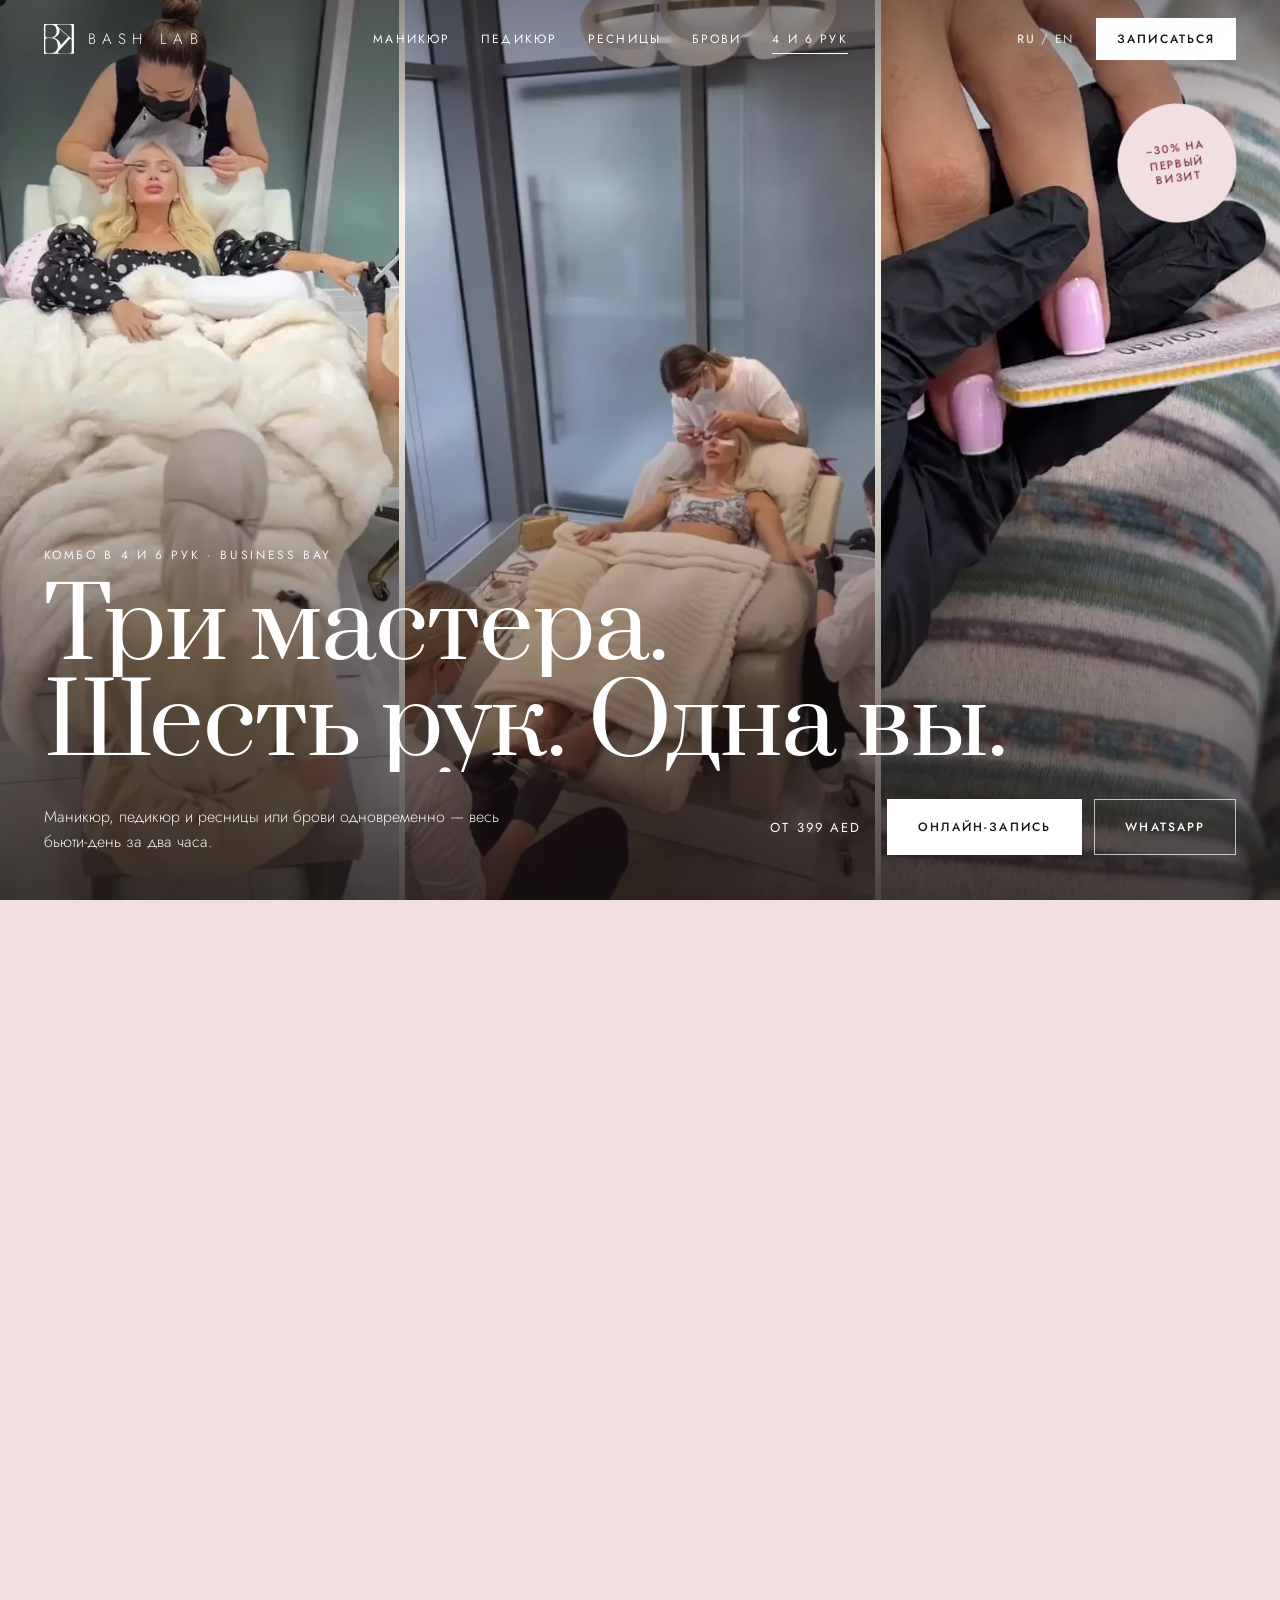
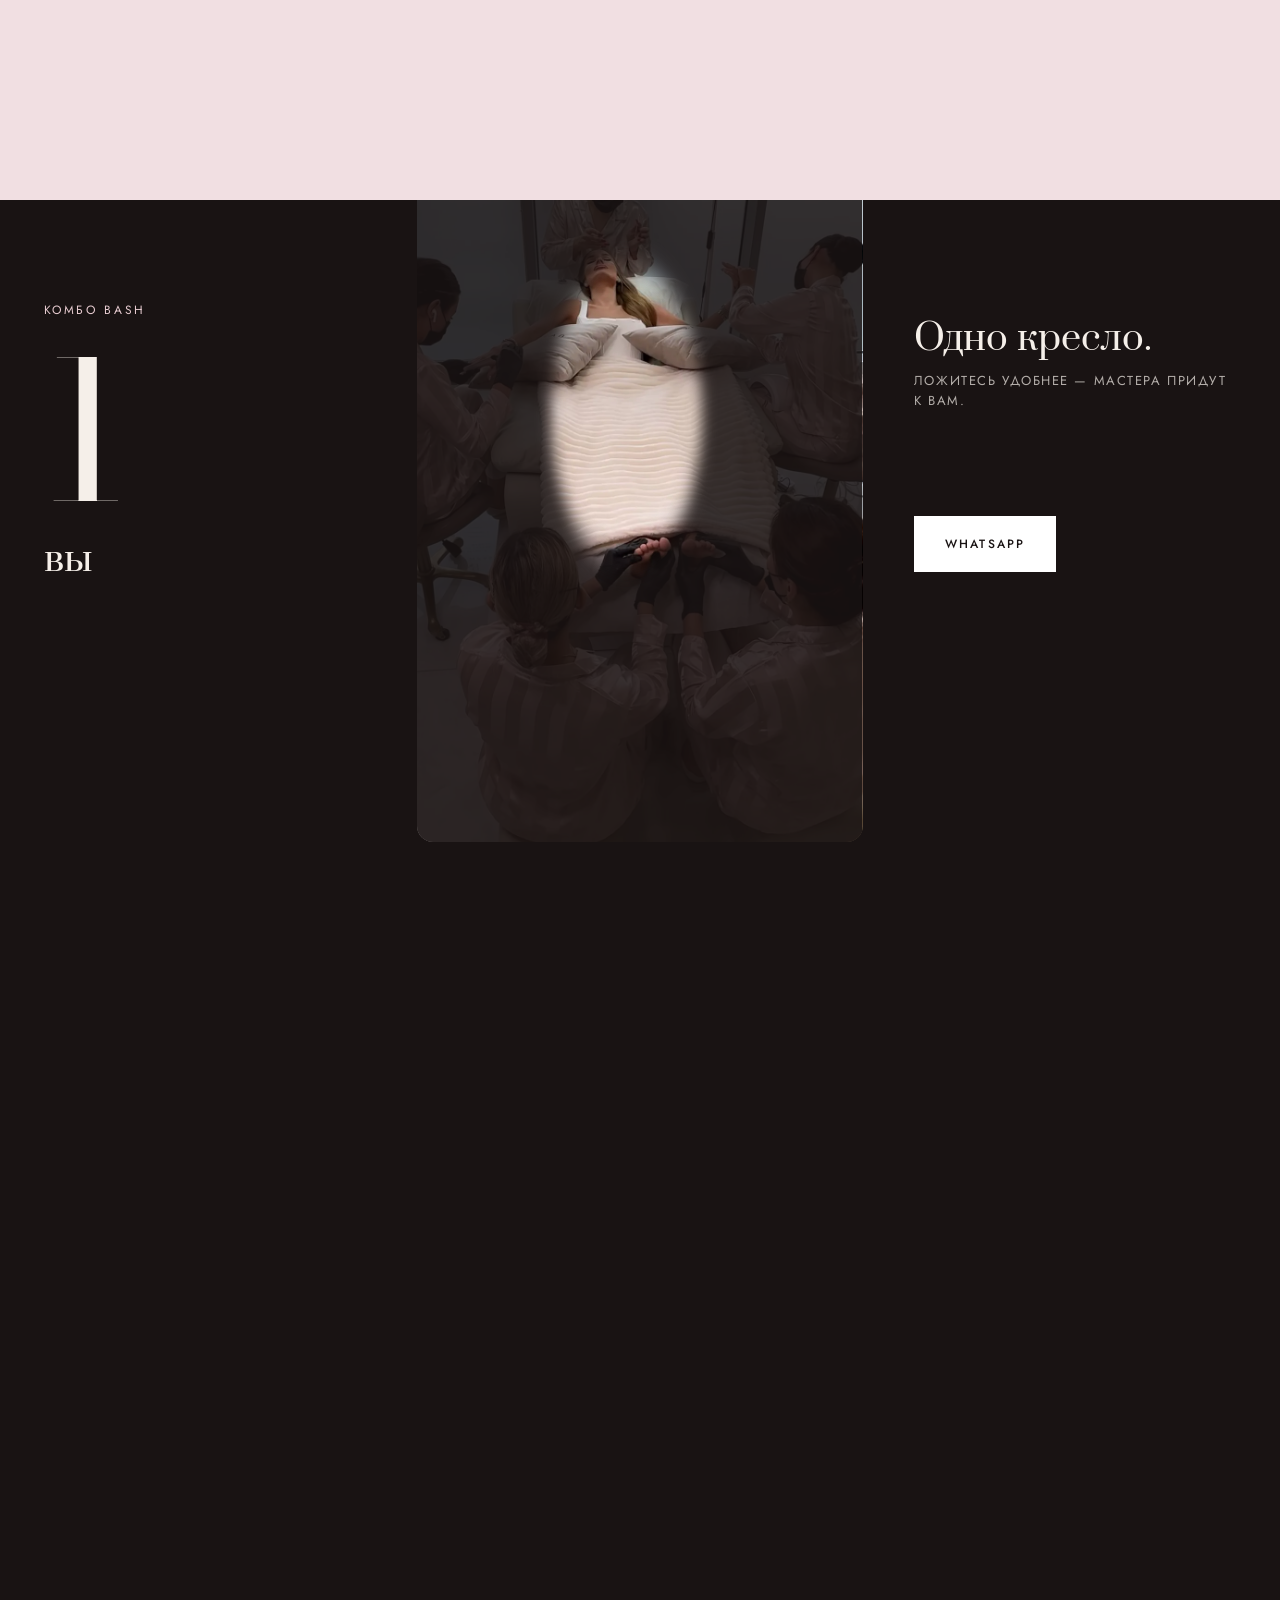
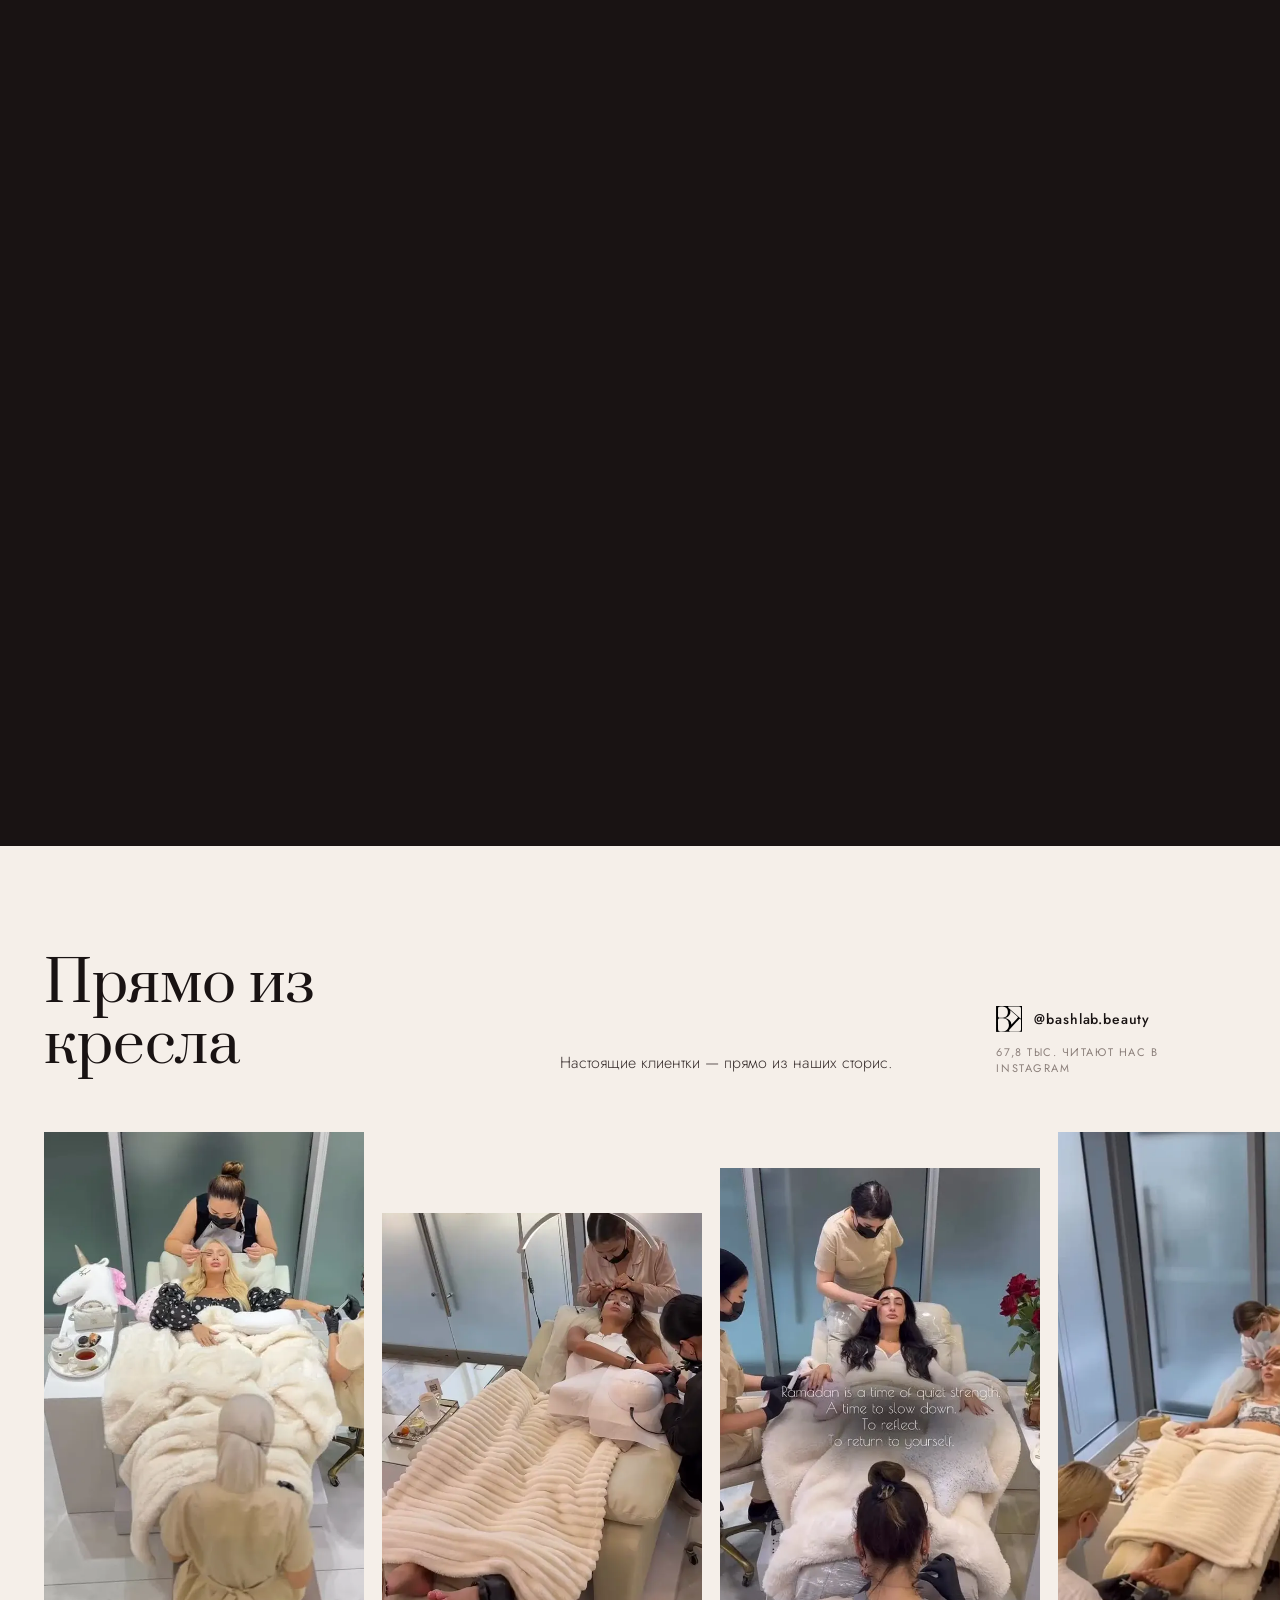
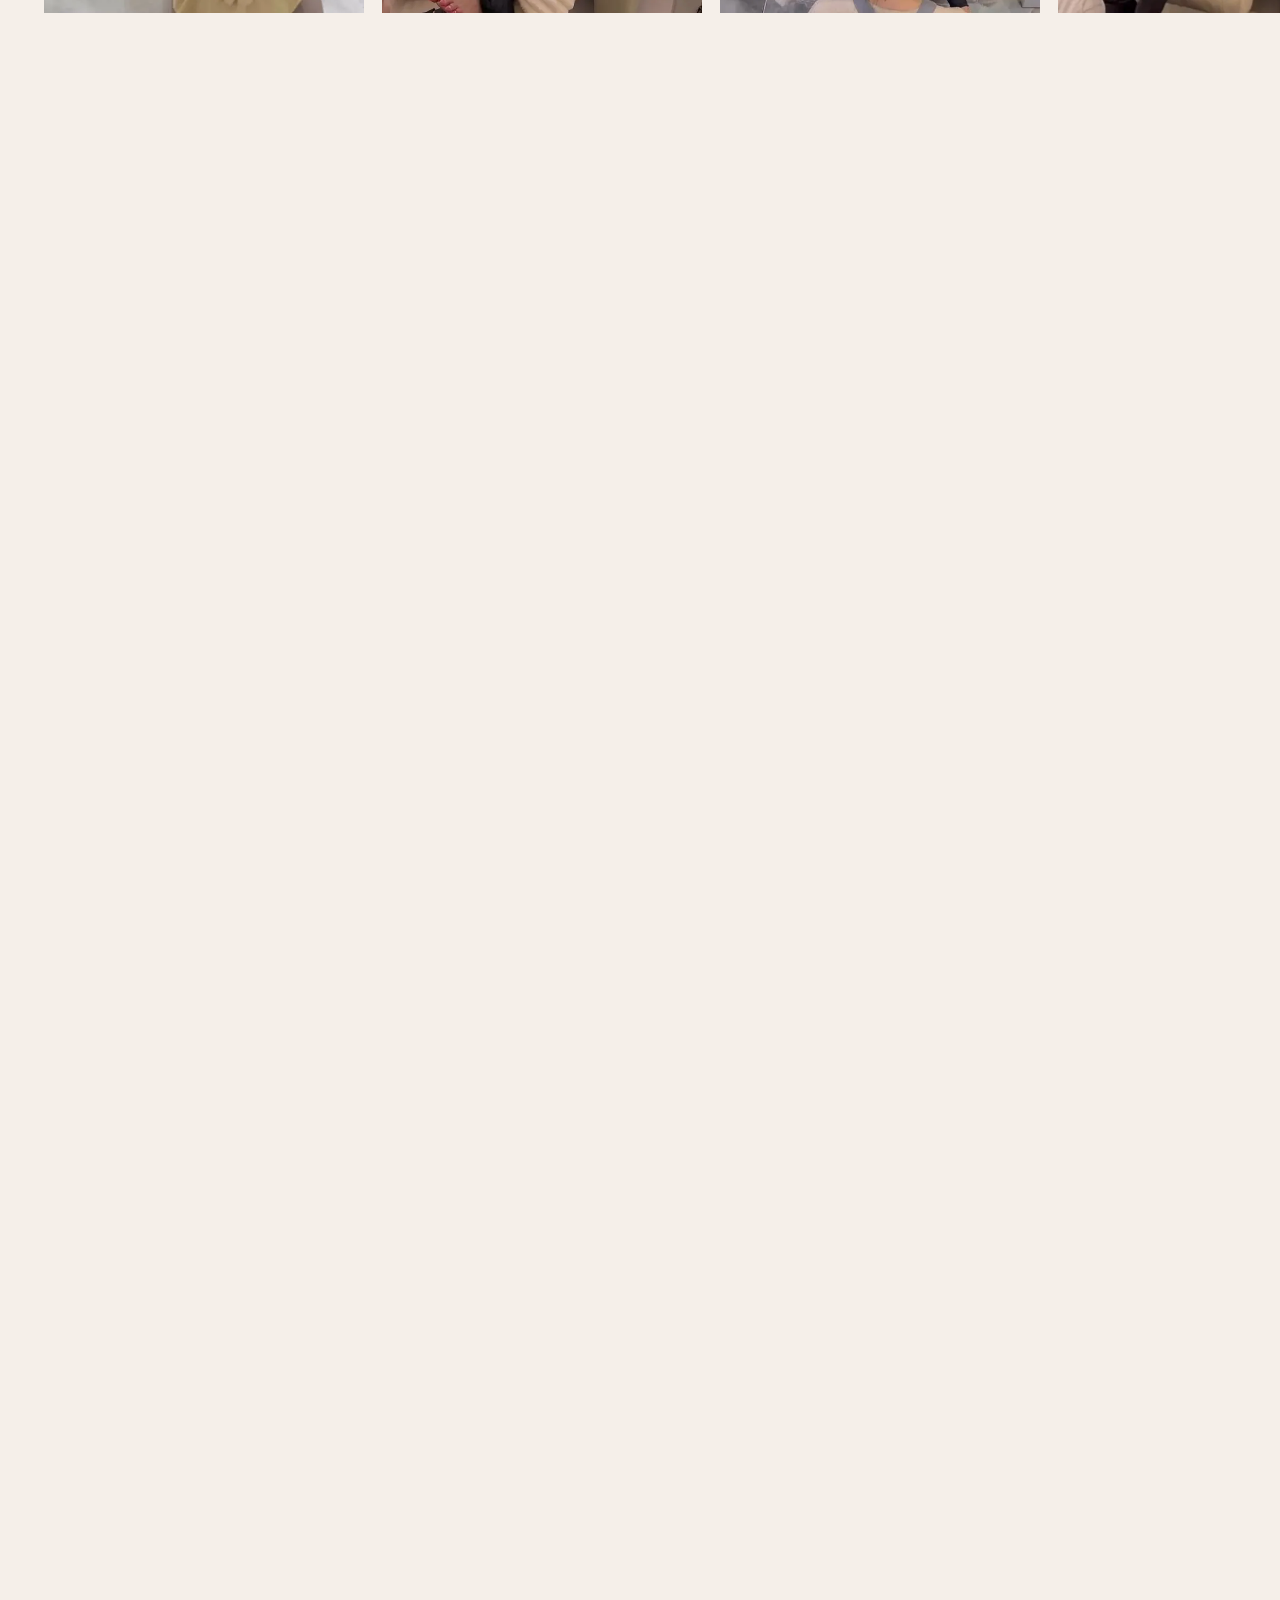
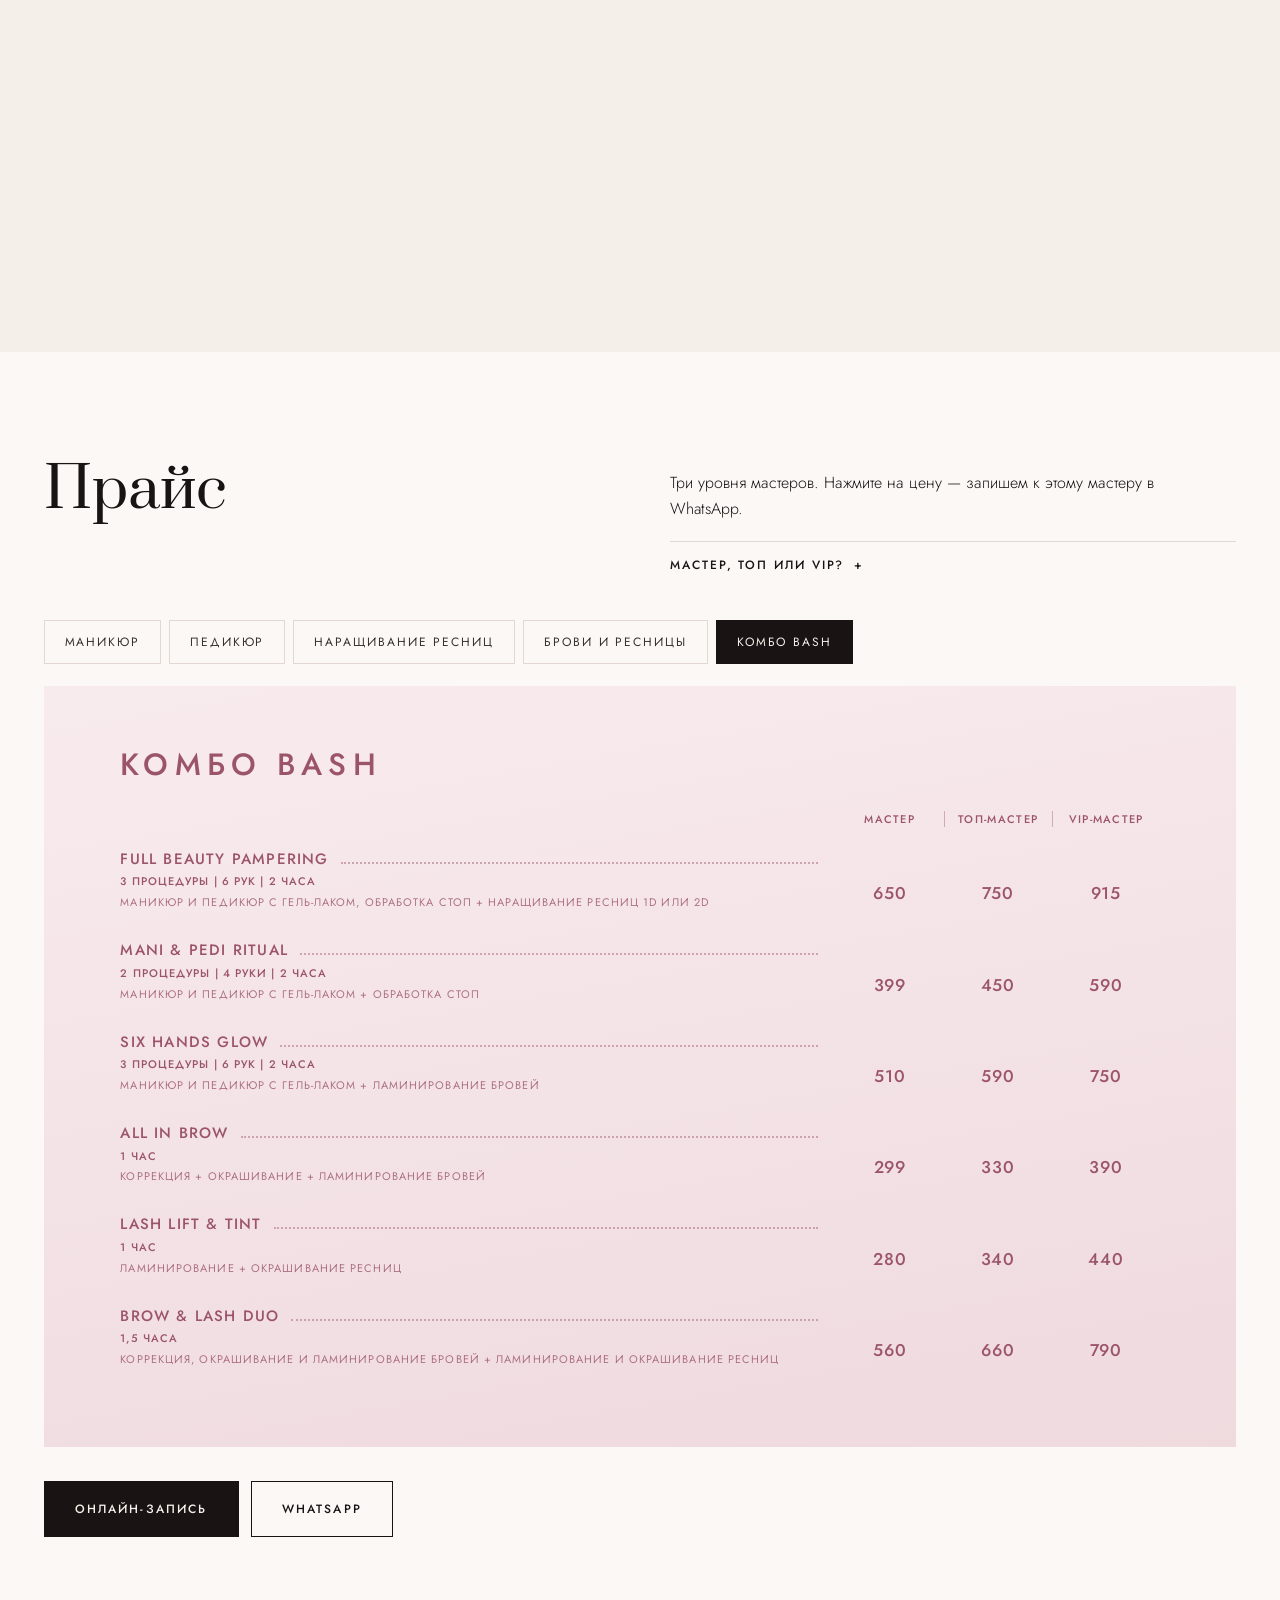
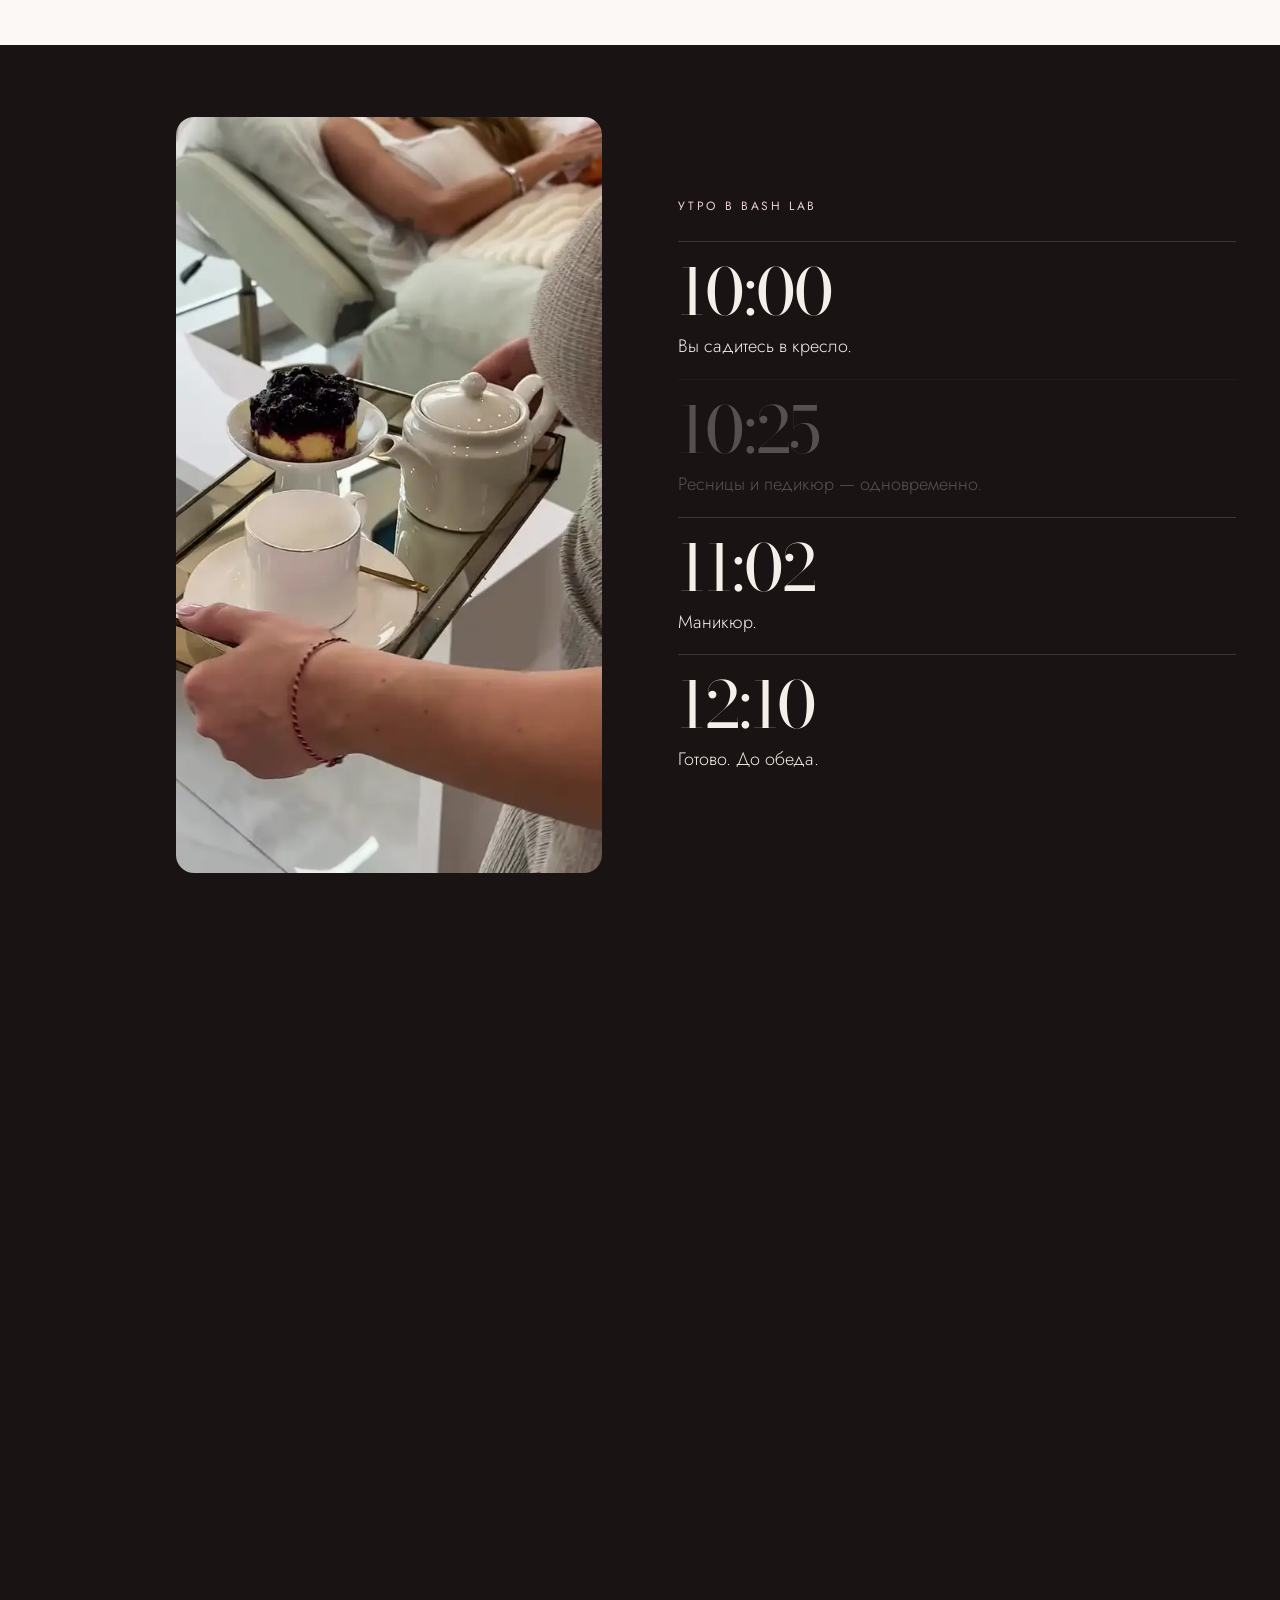
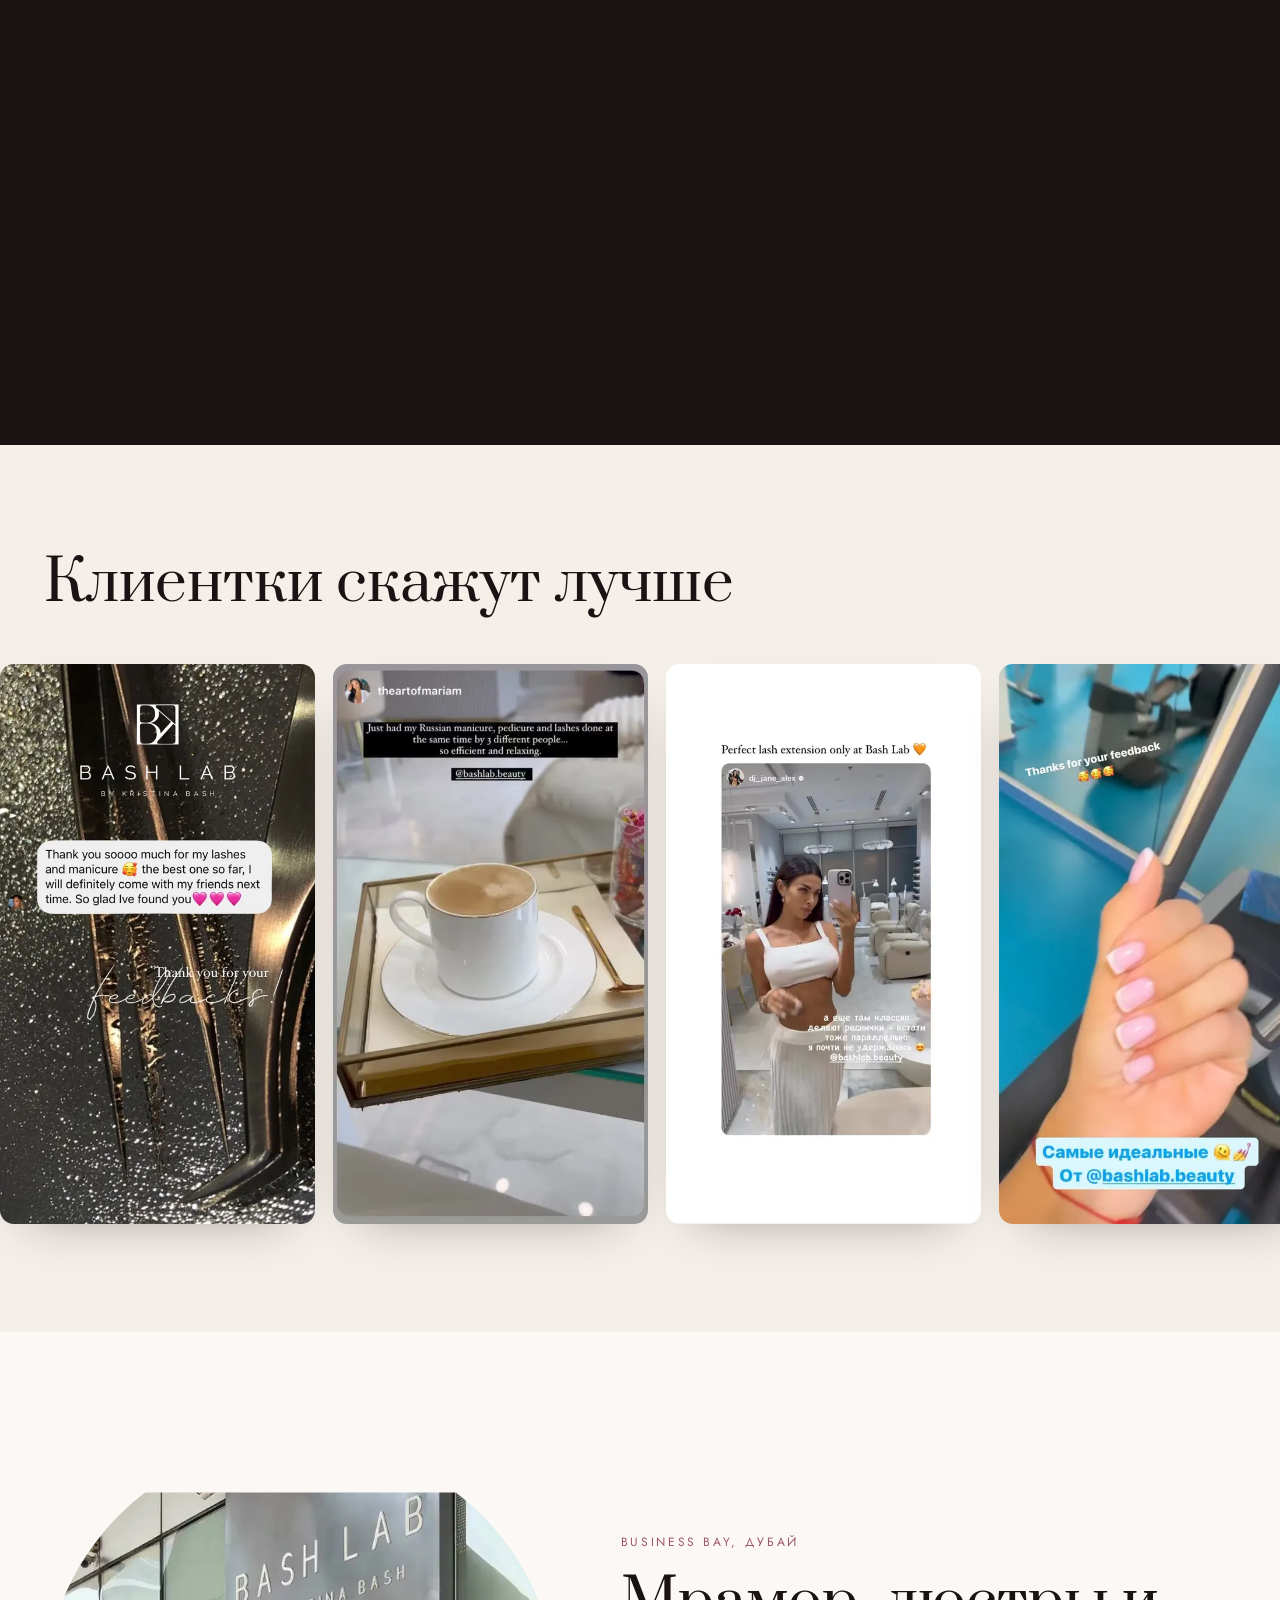
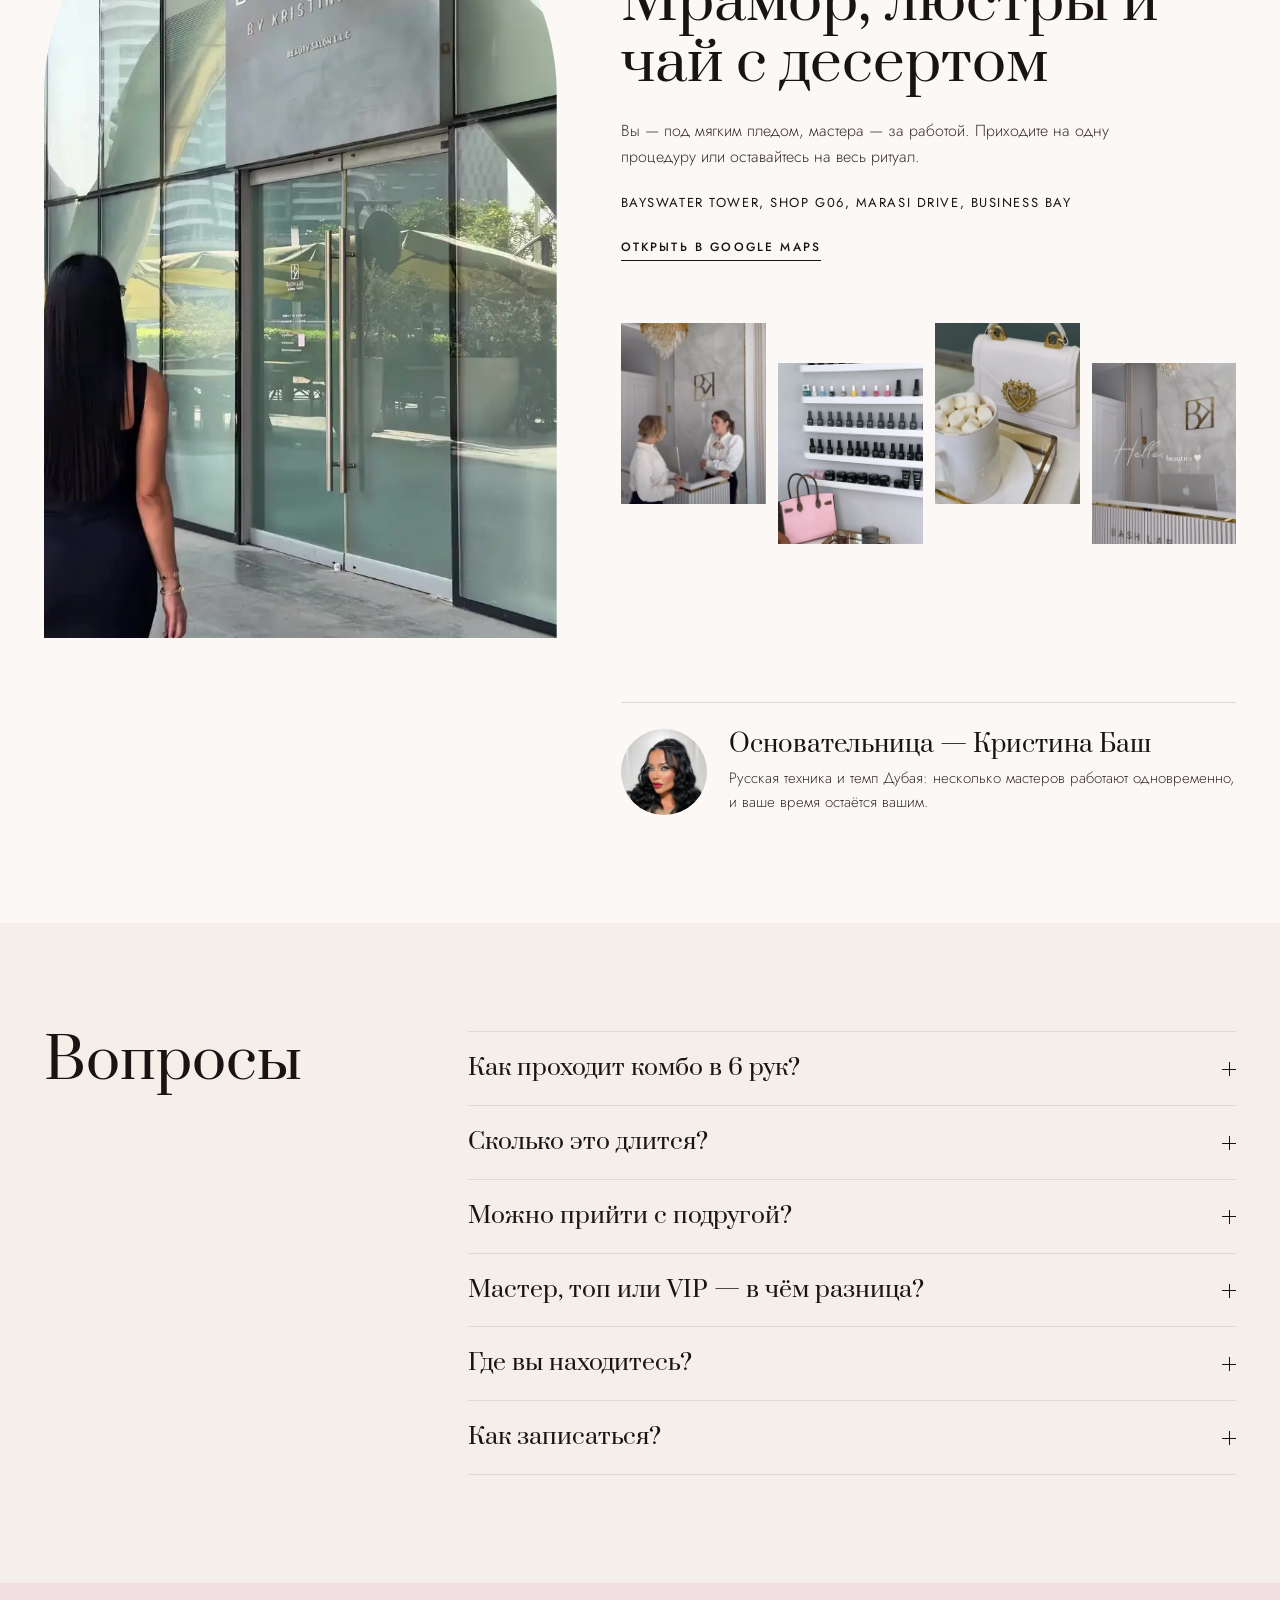
==== ru/combos.html @ 8838e58e "BASH LAB: 5 страниц услуг EN/RU" ====
<!doctype html>
<html lang="ru">
<head>
<meta charset="utf-8">
<meta name="viewport" content="width=device-width, initial-scale=1, viewport-fit=cover">
<meta name="robots" content="noindex, nofollow">
<title>Комбо в 4 и 6 рук в Business Bay, Дубай — BASH LAB</title>
<meta name="description" content="Маникюр, педикюр и ресницы или брови одновременно: комбо в 4 и 6 рук в Business Bay. От 399 AED, экономия до 25%.">
<link rel="alternate" hreflang="en" href="../combos.html">
<link rel="alternate" hreflang="ru" href="combos.html">
<meta name="theme-color" content="#f5efe9">
<link rel="icon" href="../assets/img/bl.svg" type="image/svg+xml">
<link rel="preload" as="image" href="../assets/video/combo-top.webp" media="(max-width:820px)" fetchpriority="high"><link rel="preload" as="image" href="../assets/video/combo-top.webp" media="(min-width:821px)" fetchpriority="high">
<link rel="preconnect" href="https://fonts.googleapis.com">
<link rel="preconnect" href="https://fonts.gstatic.com" crossorigin>
<link href="https://fonts.googleapis.com/css2?family=Bodoni+Moda:ital,opsz,wght@0,6..96,400;0,6..96,500;1,6..96,400&family=Prata&family=Jost:wght@300;400;500&display=swap" rel="stylesheet">

<link rel="stylesheet" href="../assets/css/site.css">
<script>document.documentElement.className='js';try{if(innerWidth<821||sessionStorage.getItem('bl-seen'))document.documentElement.classList.add('seen');if(sessionStorage.getItem('bl-wipe'))document.documentElement.classList.add('wiping')}catch(e){}if(matchMedia('(prefers-reduced-motion: reduce)').matches)document.documentElement.classList.add('reduced')</script>
</head>
<body data-page="combos">

<div class="loader" aria-hidden="true"><img class="ld-mark" src="../assets/img/bl.svg" alt=""><div class="ld-word">BASH LAB</div><div class="ld-line"><i></i></div></div>
<div class="wipe" aria-hidden="true"></div>
<div class="cursor" aria-hidden="true"><span></span></div>

<header class="hd">
  <a class="brand" href="../index.html" aria-label="BASH LAB"><img class="mono" src="../assets/img/bl.svg" alt=""><span>BASH LAB</span></a>
  <nav class="nav"><a href="../manicure.html">Маникюр</a><a href="../pedicure.html">Педикюр</a><a href="../lashes.html">Ресницы</a><a href="../brows.html">Брови</a><a href="../combos.html" aria-current="page">4 и 6 рук</a></nav>
  <div class="hd-r">
    <a class="lang" href="../combos.html" hreflang="EN"><b>RU</b> / EN</a>
    <a class="btn btn-sm" href="https://n820329.alteg.io/company/770394/personal/select-services?o=" target="_blank" rel="noopener" data-cursor="Записаться">Записаться</a>
    <button class="burger" type="button" aria-label="Menu"><i></i><i></i></button>
  </div>
</header>
<div class="menu" aria-hidden="true"><nav><a href="../manicure.html">Маникюр</a><a href="../pedicure.html">Педикюр</a><a href="../lashes.html">Ресницы</a><a href="../brows.html">Брови</a><a href="../combos.html" aria-current="page">4 и 6 рук</a></nav><a class="lang" href="../combos.html">RU / EN</a></div>

<main>

<section class="hero" data-hero>
  <div class="hero-media"><div class="hp hp0"><video class="hv" data-src="../assets/video/combo-four.mp4" poster="../assets/video/combo-four.webp" muted loop playsinline preload="none"></video></div><div class="hp hp1"><video class="hv" data-src="../assets/video/combo-top.mp4" poster="../assets/video/combo-top.webp" muted loop playsinline preload="none"></video></div><div class="hp hp2"><video class="hv" data-src="../assets/video/combo-pink.mp4" poster="../assets/video/combo-pink.webp" muted loop playsinline preload="none"></video></div></div>
  <div class="hero-m"><video class="hv" data-src="../assets/video/combo-top.mp4" poster="../assets/video/combo-top.webp" muted loop playsinline preload="none"></video></div>
  <div class="hero-shade"></div>
  <p class="badge">−30% на первый визит</p>
  <div class="hero-txt">
    <p class="eyebrow">Комбо в 4 и 6 рук · Business Bay</p>
    <h1 class="h1">Три мастера.<br>Шесть рук. Одна вы.</h1>
    <div class="hero-row">
      <p class="lead">Маникюр, педикюр и ресницы или брови одновременно — весь бьюти-день за два часа.</p>
      <div class="hero-cta">
        <span class="from">от 399 AED</span>
        <a class="btn btn-light" href="https://n820329.alteg.io/company/770394/personal/select-services?o=" target="_blank" rel="noopener" data-cursor="Записаться">Онлайн-запись</a>
        <a class="btn btn-line" href="https://wa.me/971552872506?text=%D0%97%D0%B4%D1%80%D0%B0%D0%B2%D1%81%D1%82%D0%B2%D1%83%D0%B9%D1%82%D0%B5%21%20%D0%A5%D0%BE%D1%87%D1%83%20%D0%B7%D0%B0%D0%BF%D0%B8%D1%81%D0%B0%D1%82%D1%8C%D1%81%D1%8F%20%D0%B2%20Bash%20Lab." target="_blank" rel="noopener" data-cursor="WhatsApp">WhatsApp</a>
      </div>
    </div>
  </div>
  <span class="scroll-hint">Листайте</span>
</section>

<div class="ticker" aria-hidden="true"><div class="tk"><span>Русский маникюр</span><img src="../assets/img/bl.svg" alt=""><span>Наращивание ресниц</span><img src="../assets/img/bl.svg" alt=""><span>Ламинирование бровей</span><img src="../assets/img/bl.svg" alt=""><span>Комбо в 4 и 6 рук</span><img src="../assets/img/bl.svg" alt=""><span>Business Bay</span><img src="../assets/img/bl.svg" alt=""><span>−30% на первый визит</span><img src="../assets/img/bl.svg" alt=""></div></div>

<section class="manifesto">
  <p class="mf" data-words>Потому что ваше время бесценно. Вместо трёх записей в три разных дня — одно утро, одно кресло и три мастера одновременно.</p>
  <ul class="facts"><li><b>2 ч<small></small></b><span>вместо целого дня</span></li><li><b>до 25%<small></small></b><span>экономии на каждом комбо</span></li><li><b>−30%<small></small></b><span>на первый визит</span></li></ul>
</section>

<section class="hands" data-hands><div class="hn-in"><div class="hn-l"><p class="eyebrow">Комбо Bash</p><div class="hn-count"><div class="hn-roll"><span>1</span><span>2</span><span>4</span><span>6</span><span>10</span></div></div><div class="hn-word"><div class="hn-wroll"><span>вы</span><span>руки</span><span>руки</span><span>рук</span><span>рук</span></div></div></div><div class="hn-f"><img class="hnv" src="../assets/img/hands-top.webp" alt="" loading="lazy" decoding="async"><svg class="hn-svg" viewBox="0 0 100 100" preserveAspectRatio="none" aria-hidden="true"><defs><filter id="hnb" x="-20%" y="-20%" width="140%" height="140%"><feGaussianBlur stdDeviation="1.6"/></filter><mask id="hnm" maskUnits="userSpaceOnUse" x="0" y="0" width="100" height="100"><rect width="100" height="100" fill="#fff"/><g fill="#000" filter="url(#hnb)"><ellipse data-h="client" cx="47" cy="46" rx="17" ry="19" data-rx="17" data-ry="19"/><ellipse data-h="mL" cx="14" cy="44" rx="0" ry="0" data-rx="15" data-ry="8.4"/><ellipse data-h="pL" cx="33" cy="74" rx="0" ry="0" data-rx="20" data-ry="11.3"/><ellipse data-h="lash" cx="44" cy="22" rx="0" ry="0" data-rx="16" data-ry="9"/><ellipse data-h="mR" cx="80" cy="38" rx="0" ry="0" data-rx="16" data-ry="9"/><ellipse data-h="pR" cx="74" cy="76" rx="0" ry="0" data-rx="20" data-ry="11.3"/></g></mask></defs><rect width="100" height="100" fill="rgba(25,19,19,.86)" mask="url(#hnm)"/></svg><span class="hn-lb" data-h="mL" style="left:14%;top:55%">Маникюр</span><span class="hn-lb" data-h="pL" style="left:24%;top:90%">Педикюр</span><span class="hn-lb" data-h="lash" style="left:44%;top:11%">Ресницы</span><span class="hn-lb" data-h="mR" style="left:82%;top:50%">Маникюр</span><span class="hn-lb" data-h="pR" style="left:80%;top:92%">Педикюр</span></div><div class="hn-r"><ol class="hn-steps"><li data-new=""><b>Одно кресло.</b><span>Ложитесь удобнее — мастера придут к вам.</span></li><li data-new="mL"><b>Маникюр</b><span>один мастер · от 130 AED</span></li><li data-new="pL"><b>Mani &amp; Pedi Ritual</b><span>маникюр + педикюр одновременно · 2 часа · от 399 AED</span></li><li data-new="lash"><b>Full Beauty Pampering</b><span>+ ресницы · всё те же 2 часа · от 650 AED</span></li><li data-new="mR pR"><b>Пять мастеров сразу</b><span>как в нашем рилсе на 2,6 млн просмотров — спросите в WhatsApp</span></li></ol><a class="btn btn-light" href="https://wa.me/971552872506?text=%D0%97%D0%B4%D1%80%D0%B0%D0%B2%D1%81%D1%82%D0%B2%D1%83%D0%B9%D1%82%D0%B5%21%20%D0%A5%D0%BE%D1%87%D1%83%20%D0%B7%D0%B0%D0%BF%D0%B8%D1%81%D0%B0%D1%82%D1%8C%D1%81%D1%8F%20%D0%BD%D0%B0%20%D0%BA%D0%BE%D0%BC%D0%B1%D0%BE%20%D0%B2%20Bash%20Lab." target="_blank" rel="noopener" data-cursor="WhatsApp">WhatsApp</a></div></div></section>

<section class="wall" data-wall>
  <div class="wall-head">
    <h2 class="split">Прямо из кресла</h2>
    <p class="lead">Настоящие клиентки — прямо из наших сторис.</p>
    <a class="ig" href="https://www.instagram.com/bashlab.beauty/" target="_blank" rel="noopener" data-cursor="Instagram"><img src="../assets/img/bl.svg" alt="">@bashlab.beauty<small>67,8 тыс. читают нас в Instagram</small></a>
  </div>
  <div class="wall-track"><figure class="wc"><img class="wm" src="../assets/img/c-a.webp" alt="" loading="lazy" decoding="async"></figure><figure class="wc"><video class="wm" data-src="../assets/video/combo-room.mp4" poster="../assets/video/combo-room.webp" muted loop playsinline preload="none"></video></figure><figure class="wc"><img class="wm" src="../assets/img/c-b.webp" alt="" loading="lazy" decoding="async"></figure><figure class="wc"><img class="wm" src="../assets/img/c-c.webp" alt="" loading="lazy" decoding="async"></figure><figure class="wc"><img class="wm" src="../assets/img/c-g.webp" alt="" loading="lazy" decoding="async"></figure><figure class="wc"><video class="wm" data-src="../assets/video/combo-pink.mp4" poster="../assets/video/combo-pink.webp" muted loop playsinline preload="none"></video></figure><figure class="wc"><img class="wm" src="../assets/img/c-d.webp" alt="" loading="lazy" decoding="async"></figure><figure class="wc"><img class="wm" src="../assets/img/c-e.webp" alt="" loading="lazy" decoding="async"></figure><figure class="wc"><img class="wm" src="../assets/img/c-h.webp" alt="" loading="lazy" decoding="async"></figure></div>
</section>

<section class="prices" id="prices">
  <div class="pr-head">
    <h2 class="split">Прайс</h2>
    <p class="lead">Три уровня мастеров. Нажмите на цену — запишем к этому мастеру в WhatsApp.</p>
    <details class="tiers"><summary>Мастер, топ или VIP?</summary><p>Уровень — это опыт мастера. Салон и чай те же — выбирайте цену, которая подходит.</p></details>
  </div>
  <div class="tabs" role="tablist"><button type="button" role="tab" data-sec="manicure" aria-selected="false">Маникюр</button><button type="button" role="tab" data-sec="pedicure" aria-selected="false">Педикюр</button><button type="button" role="tab" data-sec="lashes" aria-selected="false">Наращивание ресниц</button><button type="button" role="tab" data-sec="brows-lashes" aria-selected="false">Брови и ресницы</button><button type="button" role="tab" data-sec="combos" aria-selected="true">Комбо Bash</button></div>
  <div class="cards"><div class="pc" data-sec="manicure" hidden><h3>Маникюр</h3><ul><li class="row rh" aria-hidden="true"><div class="rn"></div><div class="rp"><span>Мастер</span><span>Топ-мастер</span><span>VIP-мастер</span></div></li><li class="row"><div class="rn"><b>Маникюр с гель-лаком</b><span>Снятие + маникюр + выравнивание + гель-лак</span></div><div class="rp"><a class="pr" href="https://wa.me/971552872506?text=%D0%97%D0%B4%D1%80%D0%B0%D0%B2%D1%81%D1%82%D0%B2%D1%83%D0%B9%D1%82%D0%B5%21%20%D0%A5%D0%BE%D1%87%D1%83%20%D0%B7%D0%B0%D0%BF%D0%B8%D1%81%D0%B0%D1%82%D1%8C%D1%81%D1%8F%3A%20%D0%9C%D0%B0%D0%BD%D0%B8%D0%BA%D1%8E%D1%80%20%D1%81%20%D0%B3%D0%B5%D0%BB%D1%8C-%D0%BB%D0%B0%D0%BA%D0%BE%D0%BC%2C%20%D0%9C%D0%B0%D1%81%D1%82%D0%B5%D1%80%20%28230%20AED%29" target="_blank" rel="noopener" data-cursor="WhatsApp" data-t="Мастер">230</a><a class="pr" href="https://wa.me/971552872506?text=%D0%97%D0%B4%D1%80%D0%B0%D0%B2%D1%81%D1%82%D0%B2%D1%83%D0%B9%D1%82%D0%B5%21%20%D0%A5%D0%BE%D1%87%D1%83%20%D0%B7%D0%B0%D0%BF%D0%B8%D1%81%D0%B0%D1%82%D1%8C%D1%81%D1%8F%3A%20%D0%9C%D0%B0%D0%BD%D0%B8%D0%BA%D1%8E%D1%80%20%D1%81%20%D0%B3%D0%B5%D0%BB%D1%8C-%D0%BB%D0%B0%D0%BA%D0%BE%D0%BC%2C%20%D0%A2%D0%BE%D0%BF-%D0%BC%D0%B0%D1%81%D1%82%D0%B5%D1%80%20%28250%20AED%29" target="_blank" rel="noopener" data-cursor="WhatsApp" data-t="Топ-мастер">250</a><a class="pr" href="https://wa.me/971552872506?text=%D0%97%D0%B4%D1%80%D0%B0%D0%B2%D1%81%D1%82%D0%B2%D1%83%D0%B9%D1%82%D0%B5%21%20%D0%A5%D0%BE%D1%87%D1%83%20%D0%B7%D0%B0%D0%BF%D0%B8%D1%81%D0%B0%D1%82%D1%8C%D1%81%D1%8F%3A%20%D0%9C%D0%B0%D0%BD%D0%B8%D0%BA%D1%8E%D1%80%20%D1%81%20%D0%B3%D0%B5%D0%BB%D1%8C-%D0%BB%D0%B0%D0%BA%D0%BE%D0%BC%2C%20VIP-%D0%BC%D0%B0%D1%81%D1%82%D0%B5%D1%80%20%28340%20AED%29" target="_blank" rel="noopener" data-cursor="WhatsApp" data-t="VIP-мастер">340</a></div></li><li class="row"><div class="rn"><b>Маникюр с обычным лаком</b><span>Маникюр + обычный лак</span></div><div class="rp"><a class="pr" href="https://wa.me/971552872506?text=%D0%97%D0%B4%D1%80%D0%B0%D0%B2%D1%81%D1%82%D0%B2%D1%83%D0%B9%D1%82%D0%B5%21%20%D0%A5%D0%BE%D1%87%D1%83%20%D0%B7%D0%B0%D0%BF%D0%B8%D1%81%D0%B0%D1%82%D1%8C%D1%81%D1%8F%3A%20%D0%9C%D0%B0%D0%BD%D0%B8%D0%BA%D1%8E%D1%80%20%D1%81%20%D0%BE%D0%B1%D1%8B%D1%87%D0%BD%D1%8B%D0%BC%20%D0%BB%D0%B0%D0%BA%D0%BE%D0%BC%2C%20%D0%9C%D0%B0%D1%81%D1%82%D0%B5%D1%80%20%28160%20AED%29" target="_blank" rel="noopener" data-cursor="WhatsApp" data-t="Мастер">160</a><a class="pr" href="https://wa.me/971552872506?text=%D0%97%D0%B4%D1%80%D0%B0%D0%B2%D1%81%D1%82%D0%B2%D1%83%D0%B9%D1%82%D0%B5%21%20%D0%A5%D0%BE%D1%87%D1%83%20%D0%B7%D0%B0%D0%BF%D0%B8%D1%81%D0%B0%D1%82%D1%8C%D1%81%D1%8F%3A%20%D0%9C%D0%B0%D0%BD%D0%B8%D0%BA%D1%8E%D1%80%20%D1%81%20%D0%BE%D0%B1%D1%8B%D1%87%D0%BD%D1%8B%D0%BC%20%D0%BB%D0%B0%D0%BA%D0%BE%D0%BC%2C%20%D0%A2%D0%BE%D0%BF-%D0%BC%D0%B0%D1%81%D1%82%D0%B5%D1%80%20%28175%20AED%29" target="_blank" rel="noopener" data-cursor="WhatsApp" data-t="Топ-мастер">175</a><a class="pr" href="https://wa.me/971552872506?text=%D0%97%D0%B4%D1%80%D0%B0%D0%B2%D1%81%D1%82%D0%B2%D1%83%D0%B9%D1%82%D0%B5%21%20%D0%A5%D0%BE%D1%87%D1%83%20%D0%B7%D0%B0%D0%BF%D0%B8%D1%81%D0%B0%D1%82%D1%8C%D1%81%D1%8F%3A%20%D0%9C%D0%B0%D0%BD%D0%B8%D0%BA%D1%8E%D1%80%20%D1%81%20%D0%BE%D0%B1%D1%8B%D1%87%D0%BD%D1%8B%D0%BC%20%D0%BB%D0%B0%D0%BA%D0%BE%D0%BC%2C%20VIP-%D0%BC%D0%B0%D1%81%D1%82%D0%B5%D1%80%20%28235%20AED%29" target="_blank" rel="noopener" data-cursor="WhatsApp" data-t="VIP-мастер">235</a></div></li><li class="row"><div class="rn"><b>Маникюр без покрытия</b><span>Без лака</span></div><div class="rp"><a class="pr" href="https://wa.me/971552872506?text=%D0%97%D0%B4%D1%80%D0%B0%D0%B2%D1%81%D1%82%D0%B2%D1%83%D0%B9%D1%82%D0%B5%21%20%D0%A5%D0%BE%D1%87%D1%83%20%D0%B7%D0%B0%D0%BF%D0%B8%D1%81%D0%B0%D1%82%D1%8C%D1%81%D1%8F%3A%20%D0%9C%D0%B0%D0%BD%D0%B8%D0%BA%D1%8E%D1%80%20%D0%B1%D0%B5%D0%B7%20%D0%BF%D0%BE%D0%BA%D1%80%D1%8B%D1%82%D0%B8%D1%8F%2C%20%D0%9C%D0%B0%D1%81%D1%82%D0%B5%D1%80%20%28130%20AED%29" target="_blank" rel="noopener" data-cursor="WhatsApp" data-t="Мастер">130</a><a class="pr" href="https://wa.me/971552872506?text=%D0%97%D0%B4%D1%80%D0%B0%D0%B2%D1%81%D1%82%D0%B2%D1%83%D0%B9%D1%82%D0%B5%21%20%D0%A5%D0%BE%D1%87%D1%83%20%D0%B7%D0%B0%D0%BF%D0%B8%D1%81%D0%B0%D1%82%D1%8C%D1%81%D1%8F%3A%20%D0%9C%D0%B0%D0%BD%D0%B8%D0%BA%D1%8E%D1%80%20%D0%B1%D0%B5%D0%B7%20%D0%BF%D0%BE%D0%BA%D1%80%D1%8B%D1%82%D0%B8%D1%8F%2C%20%D0%A2%D0%BE%D0%BF-%D0%BC%D0%B0%D1%81%D1%82%D0%B5%D1%80%20%28145%20AED%29" target="_blank" rel="noopener" data-cursor="WhatsApp" data-t="Топ-мастер">145</a><a class="pr" href="https://wa.me/971552872506?text=%D0%97%D0%B4%D1%80%D0%B0%D0%B2%D1%81%D1%82%D0%B2%D1%83%D0%B9%D1%82%D0%B5%21%20%D0%A5%D0%BE%D1%87%D1%83%20%D0%B7%D0%B0%D0%BF%D0%B8%D1%81%D0%B0%D1%82%D1%8C%D1%81%D1%8F%3A%20%D0%9C%D0%B0%D0%BD%D0%B8%D0%BA%D1%8E%D1%80%20%D0%B1%D0%B5%D0%B7%20%D0%BF%D0%BE%D0%BA%D1%80%D1%8B%D1%82%D0%B8%D1%8F%2C%20VIP-%D0%BC%D0%B0%D1%81%D1%82%D0%B5%D1%80%20%28195%20AED%29" target="_blank" rel="noopener" data-cursor="WhatsApp" data-t="VIP-мастер">195</a></div></li><li class="row"><div class="rn"><b>Японский маникюр</b><span>Японская техника ухода за ногтями</span></div><div class="rp"><a class="pr" href="https://wa.me/971552872506?text=%D0%97%D0%B4%D1%80%D0%B0%D0%B2%D1%81%D1%82%D0%B2%D1%83%D0%B9%D1%82%D0%B5%21%20%D0%A5%D0%BE%D1%87%D1%83%20%D0%B7%D0%B0%D0%BF%D0%B8%D1%81%D0%B0%D1%82%D1%8C%D1%81%D1%8F%3A%20%D0%AF%D0%BF%D0%BE%D0%BD%D1%81%D0%BA%D0%B8%D0%B9%20%D0%BC%D0%B0%D0%BD%D0%B8%D0%BA%D1%8E%D1%80%2C%20%D0%9C%D0%B0%D1%81%D1%82%D0%B5%D1%80%20%28190%20AED%29" target="_blank" rel="noopener" data-cursor="WhatsApp" data-t="Мастер">190</a><a class="pr" href="https://wa.me/971552872506?text=%D0%97%D0%B4%D1%80%D0%B0%D0%B2%D1%81%D1%82%D0%B2%D1%83%D0%B9%D1%82%D0%B5%21%20%D0%A5%D0%BE%D1%87%D1%83%20%D0%B7%D0%B0%D0%BF%D0%B8%D1%81%D0%B0%D1%82%D1%8C%D1%81%D1%8F%3A%20%D0%AF%D0%BF%D0%BE%D0%BD%D1%81%D0%BA%D0%B8%D0%B9%20%D0%BC%D0%B0%D0%BD%D0%B8%D0%BA%D1%8E%D1%80%2C%20%D0%A2%D0%BE%D0%BF-%D0%BC%D0%B0%D1%81%D1%82%D0%B5%D1%80%20%28220%20AED%29" target="_blank" rel="noopener" data-cursor="WhatsApp" data-t="Топ-мастер">220</a><a class="pr" href="https://wa.me/971552872506?text=%D0%97%D0%B4%D1%80%D0%B0%D0%B2%D1%81%D1%82%D0%B2%D1%83%D0%B9%D1%82%D0%B5%21%20%D0%A5%D0%BE%D1%87%D1%83%20%D0%B7%D0%B0%D0%BF%D0%B8%D1%81%D0%B0%D1%82%D1%8C%D1%81%D1%8F%3A%20%D0%AF%D0%BF%D0%BE%D0%BD%D1%81%D0%BA%D0%B8%D0%B9%20%D0%BC%D0%B0%D0%BD%D0%B8%D0%BA%D1%8E%D1%80%2C%20VIP-%D0%BC%D0%B0%D1%81%D1%82%D0%B5%D1%80%20%28300%20AED%29" target="_blank" rel="noopener" data-cursor="WhatsApp" data-t="VIP-мастер">300</a></div></li><li class="row"><div class="rn"><b>Наращивание ногтей</b><span>Снятие + маникюр + наращивание + гель-лак</span></div><div class="rp"><a class="pr" href="https://wa.me/971552872506?text=%D0%97%D0%B4%D1%80%D0%B0%D0%B2%D1%81%D1%82%D0%B2%D1%83%D0%B9%D1%82%D0%B5%21%20%D0%A5%D0%BE%D1%87%D1%83%20%D0%B7%D0%B0%D0%BF%D0%B8%D1%81%D0%B0%D1%82%D1%8C%D1%81%D1%8F%3A%20%D0%9D%D0%B0%D1%80%D0%B0%D1%89%D0%B8%D0%B2%D0%B0%D0%BD%D0%B8%D0%B5%20%D0%BD%D0%BE%D0%B3%D1%82%D0%B5%D0%B9%2C%20%D0%9C%D0%B0%D1%81%D1%82%D0%B5%D1%80%20%28%D0%BE%D1%82%20370%20AED%29" target="_blank" rel="noopener" data-cursor="WhatsApp" data-t="Мастер">от 370</a><a class="pr" href="https://wa.me/971552872506?text=%D0%97%D0%B4%D1%80%D0%B0%D0%B2%D1%81%D1%82%D0%B2%D1%83%D0%B9%D1%82%D0%B5%21%20%D0%A5%D0%BE%D1%87%D1%83%20%D0%B7%D0%B0%D0%BF%D0%B8%D1%81%D0%B0%D1%82%D1%8C%D1%81%D1%8F%3A%20%D0%9D%D0%B0%D1%80%D0%B0%D1%89%D0%B8%D0%B2%D0%B0%D0%BD%D0%B8%D0%B5%20%D0%BD%D0%BE%D0%B3%D1%82%D0%B5%D0%B9%2C%20%D0%A2%D0%BE%D0%BF-%D0%BC%D0%B0%D1%81%D1%82%D0%B5%D1%80%20%28%D0%BE%D1%82%20420%20AED%29" target="_blank" rel="noopener" data-cursor="WhatsApp" data-t="Топ-мастер">от 420</a><a class="pr" href="https://wa.me/971552872506?text=%D0%97%D0%B4%D1%80%D0%B0%D0%B2%D1%81%D1%82%D0%B2%D1%83%D0%B9%D1%82%D0%B5%21%20%D0%A5%D0%BE%D1%87%D1%83%20%D0%B7%D0%B0%D0%BF%D0%B8%D1%81%D0%B0%D1%82%D1%8C%D1%81%D1%8F%3A%20%D0%9D%D0%B0%D1%80%D0%B0%D1%89%D0%B8%D0%B2%D0%B0%D0%BD%D0%B8%D0%B5%20%D0%BD%D0%BE%D0%B3%D1%82%D0%B5%D0%B9%2C%20VIP-%D0%BC%D0%B0%D1%81%D1%82%D0%B5%D1%80%20%28%D0%BE%D1%82%20540%20AED%29" target="_blank" rel="noopener" data-cursor="WhatsApp" data-t="VIP-мастер">от 540</a></div></li><li class="row"><div class="rn"><b>Коррекция наращивания</b><span>Снятие + маникюр + коррекция + гель-лак</span></div><div class="rp"><a class="pr" href="https://wa.me/971552872506?text=%D0%97%D0%B4%D1%80%D0%B0%D0%B2%D1%81%D1%82%D0%B2%D1%83%D0%B9%D1%82%D0%B5%21%20%D0%A5%D0%BE%D1%87%D1%83%20%D0%B7%D0%B0%D0%BF%D0%B8%D1%81%D0%B0%D1%82%D1%8C%D1%81%D1%8F%3A%20%D0%9A%D0%BE%D1%80%D1%80%D0%B5%D0%BA%D1%86%D0%B8%D1%8F%20%D0%BD%D0%B0%D1%80%D0%B0%D1%89%D0%B8%D0%B2%D0%B0%D0%BD%D0%B8%D1%8F%2C%20%D0%9C%D0%B0%D1%81%D1%82%D0%B5%D1%80%20%28310%20AED%29" target="_blank" rel="noopener" data-cursor="WhatsApp" data-t="Мастер">310</a><a class="pr" href="https://wa.me/971552872506?text=%D0%97%D0%B4%D1%80%D0%B0%D0%B2%D1%81%D1%82%D0%B2%D1%83%D0%B9%D1%82%D0%B5%21%20%D0%A5%D0%BE%D1%87%D1%83%20%D0%B7%D0%B0%D0%BF%D0%B8%D1%81%D0%B0%D1%82%D1%8C%D1%81%D1%8F%3A%20%D0%9A%D0%BE%D1%80%D1%80%D0%B5%D0%BA%D1%86%D0%B8%D1%8F%20%D0%BD%D0%B0%D1%80%D0%B0%D1%89%D0%B8%D0%B2%D0%B0%D0%BD%D0%B8%D1%8F%2C%20%D0%A2%D0%BE%D0%BF-%D0%BC%D0%B0%D1%81%D1%82%D0%B5%D1%80%20%28350%20AED%29" target="_blank" rel="noopener" data-cursor="WhatsApp" data-t="Топ-мастер">350</a><a class="pr" href="https://wa.me/971552872506?text=%D0%97%D0%B4%D1%80%D0%B0%D0%B2%D1%81%D1%82%D0%B2%D1%83%D0%B9%D1%82%D0%B5%21%20%D0%A5%D0%BE%D1%87%D1%83%20%D0%B7%D0%B0%D0%BF%D0%B8%D1%81%D0%B0%D1%82%D1%8C%D1%81%D1%8F%3A%20%D0%9A%D0%BE%D1%80%D1%80%D0%B5%D0%BA%D1%86%D0%B8%D1%8F%20%D0%BD%D0%B0%D1%80%D0%B0%D1%89%D0%B8%D0%B2%D0%B0%D0%BD%D0%B8%D1%8F%2C%20VIP-%D0%BC%D0%B0%D1%81%D1%82%D0%B5%D1%80%20%28450%20AED%29" target="_blank" rel="noopener" data-cursor="WhatsApp" data-t="VIP-мастер">450</a></div></li><li class="row"><div class="rn"><b>Френч | простой дизайн</b></div><div class="rp"><a class="pr" href="https://wa.me/971552872506?text=%D0%97%D0%B4%D1%80%D0%B0%D0%B2%D1%81%D1%82%D0%B2%D1%83%D0%B9%D1%82%D0%B5%21%20%D0%A5%D0%BE%D1%87%D1%83%20%D0%B7%D0%B0%D0%BF%D0%B8%D1%81%D0%B0%D1%82%D1%8C%D1%81%D1%8F%3A%20%D0%A4%D1%80%D0%B5%D0%BD%D1%87%20%7C%20%D0%BF%D1%80%D0%BE%D1%81%D1%82%D0%BE%D0%B9%20%D0%B4%D0%B8%D0%B7%D0%B0%D0%B9%D0%BD%2C%20%D0%9C%D0%B0%D1%81%D1%82%D0%B5%D1%80%20%2840%20AED%29" target="_blank" rel="noopener" data-cursor="WhatsApp" data-t="Мастер">40</a><a class="pr" href="https://wa.me/971552872506?text=%D0%97%D0%B4%D1%80%D0%B0%D0%B2%D1%81%D1%82%D0%B2%D1%83%D0%B9%D1%82%D0%B5%21%20%D0%A5%D0%BE%D1%87%D1%83%20%D0%B7%D0%B0%D0%BF%D0%B8%D1%81%D0%B0%D1%82%D1%8C%D1%81%D1%8F%3A%20%D0%A4%D1%80%D0%B5%D0%BD%D1%87%20%7C%20%D0%BF%D1%80%D0%BE%D1%81%D1%82%D0%BE%D0%B9%20%D0%B4%D0%B8%D0%B7%D0%B0%D0%B9%D0%BD%2C%20%D0%A2%D0%BE%D0%BF-%D0%BC%D0%B0%D1%81%D1%82%D0%B5%D1%80%20%2845%20AED%29" target="_blank" rel="noopener" data-cursor="WhatsApp" data-t="Топ-мастер">45</a><a class="pr" href="https://wa.me/971552872506?text=%D0%97%D0%B4%D1%80%D0%B0%D0%B2%D1%81%D1%82%D0%B2%D1%83%D0%B9%D1%82%D0%B5%21%20%D0%A5%D0%BE%D1%87%D1%83%20%D0%B7%D0%B0%D0%BF%D0%B8%D1%81%D0%B0%D1%82%D1%8C%D1%81%D1%8F%3A%20%D0%A4%D1%80%D0%B5%D0%BD%D1%87%20%7C%20%D0%BF%D1%80%D0%BE%D1%81%D1%82%D0%BE%D0%B9%20%D0%B4%D0%B8%D0%B7%D0%B0%D0%B9%D0%BD%2C%20VIP-%D0%BC%D0%B0%D1%81%D1%82%D0%B5%D1%80%20%2855%20AED%29" target="_blank" rel="noopener" data-cursor="WhatsApp" data-t="VIP-мастер">55</a></div></li></ul></div><div class="pc" data-sec="pedicure" hidden><h3>Педикюр</h3><ul><li class="row rh" aria-hidden="true"><div class="rn"></div><div class="rp"><span>Мастер</span><span>Топ-мастер</span><span>VIP-мастер</span></div></li><li class="row"><div class="rn"><b>Смарт-педикюр с гель-лаком</b><span>Снятие + педикюр + гель-лак + обработка стоп</span></div><div class="rp"><a class="pr" href="https://wa.me/971552872506?text=%D0%97%D0%B4%D1%80%D0%B0%D0%B2%D1%81%D1%82%D0%B2%D1%83%D0%B9%D1%82%D0%B5%21%20%D0%A5%D0%BE%D1%87%D1%83%20%D0%B7%D0%B0%D0%BF%D0%B8%D1%81%D0%B0%D1%82%D1%8C%D1%81%D1%8F%3A%20%D0%A1%D0%BC%D0%B0%D1%80%D1%82-%D0%BF%D0%B5%D0%B4%D0%B8%D0%BA%D1%8E%D1%80%20%D1%81%20%D0%B3%D0%B5%D0%BB%D1%8C-%D0%BB%D0%B0%D0%BA%D0%BE%D0%BC%2C%20%D0%9C%D0%B0%D1%81%D1%82%D0%B5%D1%80%20%28240%20AED%29" target="_blank" rel="noopener" data-cursor="WhatsApp" data-t="Мастер">240</a><a class="pr" href="https://wa.me/971552872506?text=%D0%97%D0%B4%D1%80%D0%B0%D0%B2%D1%81%D1%82%D0%B2%D1%83%D0%B9%D1%82%D0%B5%21%20%D0%A5%D0%BE%D1%87%D1%83%20%D0%B7%D0%B0%D0%BF%D0%B8%D1%81%D0%B0%D1%82%D1%8C%D1%81%D1%8F%3A%20%D0%A1%D0%BC%D0%B0%D1%80%D1%82-%D0%BF%D0%B5%D0%B4%D0%B8%D0%BA%D1%8E%D1%80%20%D1%81%20%D0%B3%D0%B5%D0%BB%D1%8C-%D0%BB%D0%B0%D0%BA%D0%BE%D0%BC%2C%20%D0%A2%D0%BE%D0%BF-%D0%BC%D0%B0%D1%81%D1%82%D0%B5%D1%80%20%28280%20AED%29" target="_blank" rel="noopener" data-cursor="WhatsApp" data-t="Топ-мастер">280</a><a class="pr" href="https://wa.me/971552872506?text=%D0%97%D0%B4%D1%80%D0%B0%D0%B2%D1%81%D1%82%D0%B2%D1%83%D0%B9%D1%82%D0%B5%21%20%D0%A5%D0%BE%D1%87%D1%83%20%D0%B7%D0%B0%D0%BF%D0%B8%D1%81%D0%B0%D1%82%D1%8C%D1%81%D1%8F%3A%20%D0%A1%D0%BC%D0%B0%D1%80%D1%82-%D0%BF%D0%B5%D0%B4%D0%B8%D0%BA%D1%8E%D1%80%20%D1%81%20%D0%B3%D0%B5%D0%BB%D1%8C-%D0%BB%D0%B0%D0%BA%D0%BE%D0%BC%2C%20VIP-%D0%BC%D0%B0%D1%81%D1%82%D0%B5%D1%80%20%28355%20AED%29" target="_blank" rel="noopener" data-cursor="WhatsApp" data-t="VIP-мастер">355</a></div></li><li class="row"><div class="rn"><b>Педикюр с обычным лаком</b><span>Педикюр + обычный лак</span></div><div class="rp"><a class="pr" href="https://wa.me/971552872506?text=%D0%97%D0%B4%D1%80%D0%B0%D0%B2%D1%81%D1%82%D0%B2%D1%83%D0%B9%D1%82%D0%B5%21%20%D0%A5%D0%BE%D1%87%D1%83%20%D0%B7%D0%B0%D0%BF%D0%B8%D1%81%D0%B0%D1%82%D1%8C%D1%81%D1%8F%3A%20%D0%9F%D0%B5%D0%B4%D0%B8%D0%BA%D1%8E%D1%80%20%D1%81%20%D0%BE%D0%B1%D1%8B%D1%87%D0%BD%D1%8B%D0%BC%20%D0%BB%D0%B0%D0%BA%D0%BE%D0%BC%2C%20%D0%9C%D0%B0%D1%81%D1%82%D0%B5%D1%80%20%28175%20AED%29" target="_blank" rel="noopener" data-cursor="WhatsApp" data-t="Мастер">175</a><a class="pr" href="https://wa.me/971552872506?text=%D0%97%D0%B4%D1%80%D0%B0%D0%B2%D1%81%D1%82%D0%B2%D1%83%D0%B9%D1%82%D0%B5%21%20%D0%A5%D0%BE%D1%87%D1%83%20%D0%B7%D0%B0%D0%BF%D0%B8%D1%81%D0%B0%D1%82%D1%8C%D1%81%D1%8F%3A%20%D0%9F%D0%B5%D0%B4%D0%B8%D0%BA%D1%8E%D1%80%20%D1%81%20%D0%BE%D0%B1%D1%8B%D1%87%D0%BD%D1%8B%D0%BC%20%D0%BB%D0%B0%D0%BA%D0%BE%D0%BC%2C%20%D0%A2%D0%BE%D0%BF-%D0%BC%D0%B0%D1%81%D1%82%D0%B5%D1%80%20%28205%20AED%29" target="_blank" rel="noopener" data-cursor="WhatsApp" data-t="Топ-мастер">205</a><a class="pr" href="https://wa.me/971552872506?text=%D0%97%D0%B4%D1%80%D0%B0%D0%B2%D1%81%D1%82%D0%B2%D1%83%D0%B9%D1%82%D0%B5%21%20%D0%A5%D0%BE%D1%87%D1%83%20%D0%B7%D0%B0%D0%BF%D0%B8%D1%81%D0%B0%D1%82%D1%8C%D1%81%D1%8F%3A%20%D0%9F%D0%B5%D0%B4%D0%B8%D0%BA%D1%8E%D1%80%20%D1%81%20%D0%BE%D0%B1%D1%8B%D1%87%D0%BD%D1%8B%D0%BC%20%D0%BB%D0%B0%D0%BA%D0%BE%D0%BC%2C%20VIP-%D0%BC%D0%B0%D1%81%D1%82%D0%B5%D1%80%20%28270%20AED%29" target="_blank" rel="noopener" data-cursor="WhatsApp" data-t="VIP-мастер">270</a></div></li><li class="row"><div class="rn"><b>Педикюр без покрытия</b><span>Без лака</span></div><div class="rp"><a class="pr" href="https://wa.me/971552872506?text=%D0%97%D0%B4%D1%80%D0%B0%D0%B2%D1%81%D1%82%D0%B2%D1%83%D0%B9%D1%82%D0%B5%21%20%D0%A5%D0%BE%D1%87%D1%83%20%D0%B7%D0%B0%D0%BF%D0%B8%D1%81%D0%B0%D1%82%D1%8C%D1%81%D1%8F%3A%20%D0%9F%D0%B5%D0%B4%D0%B8%D0%BA%D1%8E%D1%80%20%D0%B1%D0%B5%D0%B7%20%D0%BF%D0%BE%D0%BA%D1%80%D1%8B%D1%82%D0%B8%D1%8F%2C%20%D0%9C%D0%B0%D1%81%D1%82%D0%B5%D1%80%20%28160%20AED%29" target="_blank" rel="noopener" data-cursor="WhatsApp" data-t="Мастер">160</a><a class="pr" href="https://wa.me/971552872506?text=%D0%97%D0%B4%D1%80%D0%B0%D0%B2%D1%81%D1%82%D0%B2%D1%83%D0%B9%D1%82%D0%B5%21%20%D0%A5%D0%BE%D1%87%D1%83%20%D0%B7%D0%B0%D0%BF%D0%B8%D1%81%D0%B0%D1%82%D1%8C%D1%81%D1%8F%3A%20%D0%9F%D0%B5%D0%B4%D0%B8%D0%BA%D1%8E%D1%80%20%D0%B1%D0%B5%D0%B7%20%D0%BF%D0%BE%D0%BA%D1%80%D1%8B%D1%82%D0%B8%D1%8F%2C%20%D0%A2%D0%BE%D0%BF-%D0%BC%D0%B0%D1%81%D1%82%D0%B5%D1%80%20%28185%20AED%29" target="_blank" rel="noopener" data-cursor="WhatsApp" data-t="Топ-мастер">185</a><a class="pr" href="https://wa.me/971552872506?text=%D0%97%D0%B4%D1%80%D0%B0%D0%B2%D1%81%D1%82%D0%B2%D1%83%D0%B9%D1%82%D0%B5%21%20%D0%A5%D0%BE%D1%87%D1%83%20%D0%B7%D0%B0%D0%BF%D0%B8%D1%81%D0%B0%D1%82%D1%8C%D1%81%D1%8F%3A%20%D0%9F%D0%B5%D0%B4%D0%B8%D0%BA%D1%8E%D1%80%20%D0%B1%D0%B5%D0%B7%20%D0%BF%D0%BE%D0%BA%D1%80%D1%8B%D1%82%D0%B8%D1%8F%2C%20VIP-%D0%BC%D0%B0%D1%81%D1%82%D0%B5%D1%80%20%28245%20AED%29" target="_blank" rel="noopener" data-cursor="WhatsApp" data-t="VIP-мастер">245</a></div></li><li class="row"><div class="rn"><b>Медицинский педикюр</b></div><div class="rp"><a class="pr" href="https://wa.me/971552872506?text=%D0%97%D0%B4%D1%80%D0%B0%D0%B2%D1%81%D1%82%D0%B2%D1%83%D0%B9%D1%82%D0%B5%21%20%D0%A5%D0%BE%D1%87%D1%83%20%D0%B7%D0%B0%D0%BF%D0%B8%D1%81%D0%B0%D1%82%D1%8C%D1%81%D1%8F%3A%20%D0%9C%D0%B5%D0%B4%D0%B8%D1%86%D0%B8%D0%BD%D1%81%D0%BA%D0%B8%D0%B9%20%D0%BF%D0%B5%D0%B4%D0%B8%D0%BA%D1%8E%D1%80%2C%20%D0%9C%D0%B0%D1%81%D1%82%D0%B5%D1%80%20%28210%20AED%29" target="_blank" rel="noopener" data-cursor="WhatsApp" data-t="Мастер">210</a><a class="pr" href="https://wa.me/971552872506?text=%D0%97%D0%B4%D1%80%D0%B0%D0%B2%D1%81%D1%82%D0%B2%D1%83%D0%B9%D1%82%D0%B5%21%20%D0%A5%D0%BE%D1%87%D1%83%20%D0%B7%D0%B0%D0%BF%D0%B8%D1%81%D0%B0%D1%82%D1%8C%D1%81%D1%8F%3A%20%D0%9C%D0%B5%D0%B4%D0%B8%D1%86%D0%B8%D0%BD%D1%81%D0%BA%D0%B8%D0%B9%20%D0%BF%D0%B5%D0%B4%D0%B8%D0%BA%D1%8E%D1%80%2C%20%D0%A2%D0%BE%D0%BF-%D0%BC%D0%B0%D1%81%D1%82%D0%B5%D1%80%20%28245%20AED%29" target="_blank" rel="noopener" data-cursor="WhatsApp" data-t="Топ-мастер">245</a><a class="pr" href="https://wa.me/971552872506?text=%D0%97%D0%B4%D1%80%D0%B0%D0%B2%D1%81%D1%82%D0%B2%D1%83%D0%B9%D1%82%D0%B5%21%20%D0%A5%D0%BE%D1%87%D1%83%20%D0%B7%D0%B0%D0%BF%D0%B8%D1%81%D0%B0%D1%82%D1%8C%D1%81%D1%8F%3A%20%D0%9C%D0%B5%D0%B4%D0%B8%D1%86%D0%B8%D0%BD%D1%81%D0%BA%D0%B8%D0%B9%20%D0%BF%D0%B5%D0%B4%D0%B8%D0%BA%D1%8E%D1%80%2C%20VIP-%D0%BC%D0%B0%D1%81%D1%82%D0%B5%D1%80%20%28325%20AED%29" target="_blank" rel="noopener" data-cursor="WhatsApp" data-t="VIP-мастер">325</a></div></li><li class="row"><div class="rn"><b>Френч | простой дизайн</b></div><div class="rp"><a class="pr" href="https://wa.me/971552872506?text=%D0%97%D0%B4%D1%80%D0%B0%D0%B2%D1%81%D1%82%D0%B2%D1%83%D0%B9%D1%82%D0%B5%21%20%D0%A5%D0%BE%D1%87%D1%83%20%D0%B7%D0%B0%D0%BF%D0%B8%D1%81%D0%B0%D1%82%D1%8C%D1%81%D1%8F%3A%20%D0%A4%D1%80%D0%B5%D0%BD%D1%87%20%7C%20%D0%BF%D1%80%D0%BE%D1%81%D1%82%D0%BE%D0%B9%20%D0%B4%D0%B8%D0%B7%D0%B0%D0%B9%D0%BD%2C%20%D0%9C%D0%B0%D1%81%D1%82%D0%B5%D1%80%20%2840%20AED%29" target="_blank" rel="noopener" data-cursor="WhatsApp" data-t="Мастер">40</a><a class="pr" href="https://wa.me/971552872506?text=%D0%97%D0%B4%D1%80%D0%B0%D0%B2%D1%81%D1%82%D0%B2%D1%83%D0%B9%D1%82%D0%B5%21%20%D0%A5%D0%BE%D1%87%D1%83%20%D0%B7%D0%B0%D0%BF%D0%B8%D1%81%D0%B0%D1%82%D1%8C%D1%81%D1%8F%3A%20%D0%A4%D1%80%D0%B5%D0%BD%D1%87%20%7C%20%D0%BF%D1%80%D0%BE%D1%81%D1%82%D0%BE%D0%B9%20%D0%B4%D0%B8%D0%B7%D0%B0%D0%B9%D0%BD%2C%20%D0%A2%D0%BE%D0%BF-%D0%BC%D0%B0%D1%81%D1%82%D0%B5%D1%80%20%2845%20AED%29" target="_blank" rel="noopener" data-cursor="WhatsApp" data-t="Топ-мастер">45</a><a class="pr" href="https://wa.me/971552872506?text=%D0%97%D0%B4%D1%80%D0%B0%D0%B2%D1%81%D1%82%D0%B2%D1%83%D0%B9%D1%82%D0%B5%21%20%D0%A5%D0%BE%D1%87%D1%83%20%D0%B7%D0%B0%D0%BF%D0%B8%D1%81%D0%B0%D1%82%D1%8C%D1%81%D1%8F%3A%20%D0%A4%D1%80%D0%B5%D0%BD%D1%87%20%7C%20%D0%BF%D1%80%D0%BE%D1%81%D1%82%D0%BE%D0%B9%20%D0%B4%D0%B8%D0%B7%D0%B0%D0%B9%D0%BD%2C%20VIP-%D0%BC%D0%B0%D1%81%D1%82%D0%B5%D1%80%20%2855%20AED%29" target="_blank" rel="noopener" data-cursor="WhatsApp" data-t="VIP-мастер">55</a></div></li></ul></div><div class="pc" data-sec="lashes" hidden><h3>Наращивание ресниц</h3><ul><li class="row rh" aria-hidden="true"><div class="rn"></div><div class="rp"><span>Мастер</span><span>Топ-мастер</span><span>VIP-мастер</span></div></li><li class="row"><div class="rn"><b>Классика</b></div><div class="rp"><a class="pr" href="https://wa.me/971552872506?text=%D0%97%D0%B4%D1%80%D0%B0%D0%B2%D1%81%D1%82%D0%B2%D1%83%D0%B9%D1%82%D0%B5%21%20%D0%A5%D0%BE%D1%87%D1%83%20%D0%B7%D0%B0%D0%BF%D0%B8%D1%81%D0%B0%D1%82%D1%8C%D1%81%D1%8F%3A%20%D0%9A%D0%BB%D0%B0%D1%81%D1%81%D0%B8%D0%BA%D0%B0%2C%20%D0%9C%D0%B0%D1%81%D1%82%D0%B5%D1%80%20%28250%20AED%29" target="_blank" rel="noopener" data-cursor="WhatsApp" data-t="Мастер">250</a><a class="pr" href="https://wa.me/971552872506?text=%D0%97%D0%B4%D1%80%D0%B0%D0%B2%D1%81%D1%82%D0%B2%D1%83%D0%B9%D1%82%D0%B5%21%20%D0%A5%D0%BE%D1%87%D1%83%20%D0%B7%D0%B0%D0%BF%D0%B8%D1%81%D0%B0%D1%82%D1%8C%D1%81%D1%8F%3A%20%D0%9A%D0%BB%D0%B0%D1%81%D1%81%D0%B8%D0%BA%D0%B0%2C%20%D0%A2%D0%BE%D0%BF-%D0%BC%D0%B0%D1%81%D1%82%D0%B5%D1%80%20%28290%20AED%29" target="_blank" rel="noopener" data-cursor="WhatsApp" data-t="Топ-мастер">290</a><a class="pr" href="https://wa.me/971552872506?text=%D0%97%D0%B4%D1%80%D0%B0%D0%B2%D1%81%D1%82%D0%B2%D1%83%D0%B9%D1%82%D0%B5%21%20%D0%A5%D0%BE%D1%87%D1%83%20%D0%B7%D0%B0%D0%BF%D0%B8%D1%81%D0%B0%D1%82%D1%8C%D1%81%D1%8F%3A%20%D0%9A%D0%BB%D0%B0%D1%81%D1%81%D0%B8%D0%BA%D0%B0%2C%20VIP-%D0%BC%D0%B0%D1%81%D1%82%D0%B5%D1%80%20%28340%20AED%29" target="_blank" rel="noopener" data-cursor="WhatsApp" data-t="VIP-мастер">340</a></div></li><li class="row"><div class="rn"><b>2D-объём</b></div><div class="rp"><a class="pr" href="https://wa.me/971552872506?text=%D0%97%D0%B4%D1%80%D0%B0%D0%B2%D1%81%D1%82%D0%B2%D1%83%D0%B9%D1%82%D0%B5%21%20%D0%A5%D0%BE%D1%87%D1%83%20%D0%B7%D0%B0%D0%BF%D0%B8%D1%81%D0%B0%D1%82%D1%8C%D1%81%D1%8F%3A%202D-%D0%BE%D0%B1%D1%8A%D1%91%D0%BC%2C%20%D0%9C%D0%B0%D1%81%D1%82%D0%B5%D1%80%20%28290%20AED%29" target="_blank" rel="noopener" data-cursor="WhatsApp" data-t="Мастер">290</a><a class="pr" href="https://wa.me/971552872506?text=%D0%97%D0%B4%D1%80%D0%B0%D0%B2%D1%81%D1%82%D0%B2%D1%83%D0%B9%D1%82%D0%B5%21%20%D0%A5%D0%BE%D1%87%D1%83%20%D0%B7%D0%B0%D0%BF%D0%B8%D1%81%D0%B0%D1%82%D1%8C%D1%81%D1%8F%3A%202D-%D0%BE%D0%B1%D1%8A%D1%91%D0%BC%2C%20%D0%A2%D0%BE%D0%BF-%D0%BC%D0%B0%D1%81%D1%82%D0%B5%D1%80%20%28350%20AED%29" target="_blank" rel="noopener" data-cursor="WhatsApp" data-t="Топ-мастер">350</a><a class="pr" href="https://wa.me/971552872506?text=%D0%97%D0%B4%D1%80%D0%B0%D0%B2%D1%81%D1%82%D0%B2%D1%83%D0%B9%D1%82%D0%B5%21%20%D0%A5%D0%BE%D1%87%D1%83%20%D0%B7%D0%B0%D0%BF%D0%B8%D1%81%D0%B0%D1%82%D1%8C%D1%81%D1%8F%3A%202D-%D0%BE%D0%B1%D1%8A%D1%91%D0%BC%2C%20VIP-%D0%BC%D0%B0%D1%81%D1%82%D0%B5%D1%80%20%28380%20AED%29" target="_blank" rel="noopener" data-cursor="WhatsApp" data-t="VIP-мастер">380</a></div></li><li class="row"><div class="rn"><b>3D-объём</b></div><div class="rp"><a class="pr" href="https://wa.me/971552872506?text=%D0%97%D0%B4%D1%80%D0%B0%D0%B2%D1%81%D1%82%D0%B2%D1%83%D0%B9%D1%82%D0%B5%21%20%D0%A5%D0%BE%D1%87%D1%83%20%D0%B7%D0%B0%D0%BF%D0%B8%D1%81%D0%B0%D1%82%D1%8C%D1%81%D1%8F%3A%203D-%D0%BE%D0%B1%D1%8A%D1%91%D0%BC%2C%20%D0%9C%D0%B0%D1%81%D1%82%D0%B5%D1%80%20%28330%20AED%29" target="_blank" rel="noopener" data-cursor="WhatsApp" data-t="Мастер">330</a><a class="pr" href="https://wa.me/971552872506?text=%D0%97%D0%B4%D1%80%D0%B0%D0%B2%D1%81%D1%82%D0%B2%D1%83%D0%B9%D1%82%D0%B5%21%20%D0%A5%D0%BE%D1%87%D1%83%20%D0%B7%D0%B0%D0%BF%D0%B8%D1%81%D0%B0%D1%82%D1%8C%D1%81%D1%8F%3A%203D-%D0%BE%D0%B1%D1%8A%D1%91%D0%BC%2C%20%D0%A2%D0%BE%D0%BF-%D0%BC%D0%B0%D1%81%D1%82%D0%B5%D1%80%20%28390%20AED%29" target="_blank" rel="noopener" data-cursor="WhatsApp" data-t="Топ-мастер">390</a><a class="pr" href="https://wa.me/971552872506?text=%D0%97%D0%B4%D1%80%D0%B0%D0%B2%D1%81%D1%82%D0%B2%D1%83%D0%B9%D1%82%D0%B5%21%20%D0%A5%D0%BE%D1%87%D1%83%20%D0%B7%D0%B0%D0%BF%D0%B8%D1%81%D0%B0%D1%82%D1%8C%D1%81%D1%8F%3A%203D-%D0%BE%D0%B1%D1%8A%D1%91%D0%BC%2C%20VIP-%D0%BC%D0%B0%D1%81%D1%82%D0%B5%D1%80%20%28420%20AED%29" target="_blank" rel="noopener" data-cursor="WhatsApp" data-t="VIP-мастер">420</a></div></li><li class="row"><div class="rn"><b>4D-объём</b></div><div class="rp"><a class="pr" href="https://wa.me/971552872506?text=%D0%97%D0%B4%D1%80%D0%B0%D0%B2%D1%81%D1%82%D0%B2%D1%83%D0%B9%D1%82%D0%B5%21%20%D0%A5%D0%BE%D1%87%D1%83%20%D0%B7%D0%B0%D0%BF%D0%B8%D1%81%D0%B0%D1%82%D1%8C%D1%81%D1%8F%3A%204D-%D0%BE%D0%B1%D1%8A%D1%91%D0%BC%2C%20%D0%9C%D0%B0%D1%81%D1%82%D0%B5%D1%80%20%28370%20AED%29" target="_blank" rel="noopener" data-cursor="WhatsApp" data-t="Мастер">370</a><a class="pr" href="https://wa.me/971552872506?text=%D0%97%D0%B4%D1%80%D0%B0%D0%B2%D1%81%D1%82%D0%B2%D1%83%D0%B9%D1%82%D0%B5%21%20%D0%A5%D0%BE%D1%87%D1%83%20%D0%B7%D0%B0%D0%BF%D0%B8%D1%81%D0%B0%D1%82%D1%8C%D1%81%D1%8F%3A%204D-%D0%BE%D0%B1%D1%8A%D1%91%D0%BC%2C%20%D0%A2%D0%BE%D0%BF-%D0%BC%D0%B0%D1%81%D1%82%D0%B5%D1%80%20%28430%20AED%29" target="_blank" rel="noopener" data-cursor="WhatsApp" data-t="Топ-мастер">430</a><a class="pr" href="https://wa.me/971552872506?text=%D0%97%D0%B4%D1%80%D0%B0%D0%B2%D1%81%D1%82%D0%B2%D1%83%D0%B9%D1%82%D0%B5%21%20%D0%A5%D0%BE%D1%87%D1%83%20%D0%B7%D0%B0%D0%BF%D0%B8%D1%81%D0%B0%D1%82%D1%8C%D1%81%D1%8F%3A%204D-%D0%BE%D0%B1%D1%8A%D1%91%D0%BC%2C%20VIP-%D0%BC%D0%B0%D1%81%D1%82%D0%B5%D1%80%20%28460%20AED%29" target="_blank" rel="noopener" data-cursor="WhatsApp" data-t="VIP-мастер">460</a></div></li><li class="row"><div class="rn"><b>5D-объём</b></div><div class="rp"><a class="pr" href="https://wa.me/971552872506?text=%D0%97%D0%B4%D1%80%D0%B0%D0%B2%D1%81%D1%82%D0%B2%D1%83%D0%B9%D1%82%D0%B5%21%20%D0%A5%D0%BE%D1%87%D1%83%20%D0%B7%D0%B0%D0%BF%D0%B8%D1%81%D0%B0%D1%82%D1%8C%D1%81%D1%8F%3A%205D-%D0%BE%D0%B1%D1%8A%D1%91%D0%BC%2C%20%D0%9C%D0%B0%D1%81%D1%82%D0%B5%D1%80%20%28410%20AED%29" target="_blank" rel="noopener" data-cursor="WhatsApp" data-t="Мастер">410</a><a class="pr" href="https://wa.me/971552872506?text=%D0%97%D0%B4%D1%80%D0%B0%D0%B2%D1%81%D1%82%D0%B2%D1%83%D0%B9%D1%82%D0%B5%21%20%D0%A5%D0%BE%D1%87%D1%83%20%D0%B7%D0%B0%D0%BF%D0%B8%D1%81%D0%B0%D1%82%D1%8C%D1%81%D1%8F%3A%205D-%D0%BE%D0%B1%D1%8A%D1%91%D0%BC%2C%20%D0%A2%D0%BE%D0%BF-%D0%BC%D0%B0%D1%81%D1%82%D0%B5%D1%80%20%28470%20AED%29" target="_blank" rel="noopener" data-cursor="WhatsApp" data-t="Топ-мастер">470</a><a class="pr" href="https://wa.me/971552872506?text=%D0%97%D0%B4%D1%80%D0%B0%D0%B2%D1%81%D1%82%D0%B2%D1%83%D0%B9%D1%82%D0%B5%21%20%D0%A5%D0%BE%D1%87%D1%83%20%D0%B7%D0%B0%D0%BF%D0%B8%D1%81%D0%B0%D1%82%D1%8C%D1%81%D1%8F%3A%205D-%D0%BE%D0%B1%D1%8A%D1%91%D0%BC%2C%20VIP-%D0%BC%D0%B0%D1%81%D1%82%D0%B5%D1%80%20%28500%20AED%29" target="_blank" rel="noopener" data-cursor="WhatsApp" data-t="VIP-мастер">500</a></div></li><li class="row"><div class="rn"><b>Полный объём</b></div><div class="rp"><a class="pr" href="https://wa.me/971552872506?text=%D0%97%D0%B4%D1%80%D0%B0%D0%B2%D1%81%D1%82%D0%B2%D1%83%D0%B9%D1%82%D0%B5%21%20%D0%A5%D0%BE%D1%87%D1%83%20%D0%B7%D0%B0%D0%BF%D0%B8%D1%81%D0%B0%D1%82%D1%8C%D1%81%D1%8F%3A%20%D0%9F%D0%BE%D0%BB%D0%BD%D1%8B%D0%B9%20%D0%BE%D0%B1%D1%8A%D1%91%D0%BC%2C%20%D0%9C%D0%B0%D1%81%D1%82%D0%B5%D1%80%20%28460%20AED%29" target="_blank" rel="noopener" data-cursor="WhatsApp" data-t="Мастер">460</a><a class="pr" href="https://wa.me/971552872506?text=%D0%97%D0%B4%D1%80%D0%B0%D0%B2%D1%81%D1%82%D0%B2%D1%83%D0%B9%D1%82%D0%B5%21%20%D0%A5%D0%BE%D1%87%D1%83%20%D0%B7%D0%B0%D0%BF%D0%B8%D1%81%D0%B0%D1%82%D1%8C%D1%81%D1%8F%3A%20%D0%9F%D0%BE%D0%BB%D0%BD%D1%8B%D0%B9%20%D0%BE%D0%B1%D1%8A%D1%91%D0%BC%2C%20%D0%A2%D0%BE%D0%BF-%D0%BC%D0%B0%D1%81%D1%82%D0%B5%D1%80%20%28520%20AED%29" target="_blank" rel="noopener" data-cursor="WhatsApp" data-t="Топ-мастер">520</a><a class="pr" href="https://wa.me/971552872506?text=%D0%97%D0%B4%D1%80%D0%B0%D0%B2%D1%81%D1%82%D0%B2%D1%83%D0%B9%D1%82%D0%B5%21%20%D0%A5%D0%BE%D1%87%D1%83%20%D0%B7%D0%B0%D0%BF%D0%B8%D1%81%D0%B0%D1%82%D1%8C%D1%81%D1%8F%3A%20%D0%9F%D0%BE%D0%BB%D0%BD%D1%8B%D0%B9%20%D0%BE%D0%B1%D1%8A%D1%91%D0%BC%2C%20VIP-%D0%BC%D0%B0%D1%81%D1%82%D0%B5%D1%80%20%28550%20AED%29" target="_blank" rel="noopener" data-cursor="WhatsApp" data-t="VIP-мастер">550</a></div></li><li class="row"><div class="rn"><b>Изгиб L | M</b></div><div class="rp"><a class="pr" href="https://wa.me/971552872506?text=%D0%97%D0%B4%D1%80%D0%B0%D0%B2%D1%81%D1%82%D0%B2%D1%83%D0%B9%D1%82%D0%B5%21%20%D0%A5%D0%BE%D1%87%D1%83%20%D0%B7%D0%B0%D0%BF%D0%B8%D1%81%D0%B0%D1%82%D1%8C%D1%81%D1%8F%3A%20%D0%98%D0%B7%D0%B3%D0%B8%D0%B1%20L%20%7C%20M%2C%20%D0%9C%D0%B0%D1%81%D1%82%D0%B5%D1%80%20%2850%20AED%29" target="_blank" rel="noopener" data-cursor="WhatsApp" data-t="Мастер">50</a><a class="pr" href="https://wa.me/971552872506?text=%D0%97%D0%B4%D1%80%D0%B0%D0%B2%D1%81%D1%82%D0%B2%D1%83%D0%B9%D1%82%D0%B5%21%20%D0%A5%D0%BE%D1%87%D1%83%20%D0%B7%D0%B0%D0%BF%D0%B8%D1%81%D0%B0%D1%82%D1%8C%D1%81%D1%8F%3A%20%D0%98%D0%B7%D0%B3%D0%B8%D0%B1%20L%20%7C%20M%2C%20%D0%A2%D0%BE%D0%BF-%D0%BC%D0%B0%D1%81%D1%82%D0%B5%D1%80%20%2860%20AED%29" target="_blank" rel="noopener" data-cursor="WhatsApp" data-t="Топ-мастер">60</a><a class="pr" href="https://wa.me/971552872506?text=%D0%97%D0%B4%D1%80%D0%B0%D0%B2%D1%81%D1%82%D0%B2%D1%83%D0%B9%D1%82%D0%B5%21%20%D0%A5%D0%BE%D1%87%D1%83%20%D0%B7%D0%B0%D0%BF%D0%B8%D1%81%D0%B0%D1%82%D1%8C%D1%81%D1%8F%3A%20%D0%98%D0%B7%D0%B3%D0%B8%D0%B1%20L%20%7C%20M%2C%20VIP-%D0%BC%D0%B0%D1%81%D1%82%D0%B5%D1%80%20%2865%20AED%29" target="_blank" rel="noopener" data-cursor="WhatsApp" data-t="VIP-мастер">65</a></div></li><li class="row"><div class="rn"><b>Эффект Ким | Кайли | аниме</b></div><div class="rp"><a class="pr" href="https://wa.me/971552872506?text=%D0%97%D0%B4%D1%80%D0%B0%D0%B2%D1%81%D1%82%D0%B2%D1%83%D0%B9%D1%82%D0%B5%21%20%D0%A5%D0%BE%D1%87%D1%83%20%D0%B7%D0%B0%D0%BF%D0%B8%D1%81%D0%B0%D1%82%D1%8C%D1%81%D1%8F%3A%20%D0%AD%D1%84%D1%84%D0%B5%D0%BA%D1%82%20%D0%9A%D0%B8%D0%BC%20%7C%20%D0%9A%D0%B0%D0%B9%D0%BB%D0%B8%20%7C%20%D0%B0%D0%BD%D0%B8%D0%BC%D0%B5%2C%20%D0%9C%D0%B0%D1%81%D1%82%D0%B5%D1%80%20%2845%20AED%29" target="_blank" rel="noopener" data-cursor="WhatsApp" data-t="Мастер">45</a><a class="pr" href="https://wa.me/971552872506?text=%D0%97%D0%B4%D1%80%D0%B0%D0%B2%D1%81%D1%82%D0%B2%D1%83%D0%B9%D1%82%D0%B5%21%20%D0%A5%D0%BE%D1%87%D1%83%20%D0%B7%D0%B0%D0%BF%D0%B8%D1%81%D0%B0%D1%82%D1%8C%D1%81%D1%8F%3A%20%D0%AD%D1%84%D1%84%D0%B5%D0%BA%D1%82%20%D0%9A%D0%B8%D0%BC%20%7C%20%D0%9A%D0%B0%D0%B9%D0%BB%D0%B8%20%7C%20%D0%B0%D0%BD%D0%B8%D0%BC%D0%B5%2C%20%D0%A2%D0%BE%D0%BF-%D0%BC%D0%B0%D1%81%D1%82%D0%B5%D1%80%20%2855%20AED%29" target="_blank" rel="noopener" data-cursor="WhatsApp" data-t="Топ-мастер">55</a><a class="pr" href="https://wa.me/971552872506?text=%D0%97%D0%B4%D1%80%D0%B0%D0%B2%D1%81%D1%82%D0%B2%D1%83%D0%B9%D1%82%D0%B5%21%20%D0%A5%D0%BE%D1%87%D1%83%20%D0%B7%D0%B0%D0%BF%D0%B8%D1%81%D0%B0%D1%82%D1%8C%D1%81%D1%8F%3A%20%D0%AD%D1%84%D1%84%D0%B5%D0%BA%D1%82%20%D0%9A%D0%B8%D0%BC%20%7C%20%D0%9A%D0%B0%D0%B9%D0%BB%D0%B8%20%7C%20%D0%B0%D0%BD%D0%B8%D0%BC%D0%B5%2C%20VIP-%D0%BC%D0%B0%D1%81%D1%82%D0%B5%D1%80%20%2870%20AED%29" target="_blank" rel="noopener" data-cursor="WhatsApp" data-t="VIP-мастер">70</a></div></li></ul></div><div class="pc" data-sec="brows-lashes" hidden><h3>Брови и ресницы</h3><ul><li class="row rh" aria-hidden="true"><div class="rn"></div><div class="rp"><span>Мастер</span><span>Топ-мастер</span><span>VIP-мастер</span></div></li><li class="row"><div class="rn"><b>Коррекция бровей</b></div><div class="rp"><a class="pr" href="https://wa.me/971552872506?text=%D0%97%D0%B4%D1%80%D0%B0%D0%B2%D1%81%D1%82%D0%B2%D1%83%D0%B9%D1%82%D0%B5%21%20%D0%A5%D0%BE%D1%87%D1%83%20%D0%B7%D0%B0%D0%BF%D0%B8%D1%81%D0%B0%D1%82%D1%8C%D1%81%D1%8F%3A%20%D0%9A%D0%BE%D1%80%D1%80%D0%B5%D0%BA%D1%86%D0%B8%D1%8F%20%D0%B1%D1%80%D0%BE%D0%B2%D0%B5%D0%B9%2C%20%D0%9C%D0%B0%D1%81%D1%82%D0%B5%D1%80%20%2890%20AED%29" target="_blank" rel="noopener" data-cursor="WhatsApp" data-t="Мастер">90</a><a class="pr" href="https://wa.me/971552872506?text=%D0%97%D0%B4%D1%80%D0%B0%D0%B2%D1%81%D1%82%D0%B2%D1%83%D0%B9%D1%82%D0%B5%21%20%D0%A5%D0%BE%D1%87%D1%83%20%D0%B7%D0%B0%D0%BF%D0%B8%D1%81%D0%B0%D1%82%D1%8C%D1%81%D1%8F%3A%20%D0%9A%D0%BE%D1%80%D1%80%D0%B5%D0%BA%D1%86%D0%B8%D1%8F%20%D0%B1%D1%80%D0%BE%D0%B2%D0%B5%D0%B9%2C%20%D0%A2%D0%BE%D0%BF-%D0%BC%D0%B0%D1%81%D1%82%D0%B5%D1%80%20%28100%20AED%29" target="_blank" rel="noopener" data-cursor="WhatsApp" data-t="Топ-мастер">100</a><a class="pr" href="https://wa.me/971552872506?text=%D0%97%D0%B4%D1%80%D0%B0%D0%B2%D1%81%D1%82%D0%B2%D1%83%D0%B9%D1%82%D0%B5%21%20%D0%A5%D0%BE%D1%87%D1%83%20%D0%B7%D0%B0%D0%BF%D0%B8%D1%81%D0%B0%D1%82%D1%8C%D1%81%D1%8F%3A%20%D0%9A%D0%BE%D1%80%D1%80%D0%B5%D0%BA%D1%86%D0%B8%D1%8F%20%D0%B1%D1%80%D0%BE%D0%B2%D0%B5%D0%B9%2C%20VIP-%D0%BC%D0%B0%D1%81%D1%82%D0%B5%D1%80%20%28125%20AED%29" target="_blank" rel="noopener" data-cursor="WhatsApp" data-t="VIP-мастер">125</a></div></li><li class="row"><div class="rn"><b>Окрашивание бровей</b></div><div class="rp"><a class="pr" href="https://wa.me/971552872506?text=%D0%97%D0%B4%D1%80%D0%B0%D0%B2%D1%81%D1%82%D0%B2%D1%83%D0%B9%D1%82%D0%B5%21%20%D0%A5%D0%BE%D1%87%D1%83%20%D0%B7%D0%B0%D0%BF%D0%B8%D1%81%D0%B0%D1%82%D1%8C%D1%81%D1%8F%3A%20%D0%9E%D0%BA%D1%80%D0%B0%D1%88%D0%B8%D0%B2%D0%B0%D0%BD%D0%B8%D0%B5%20%D0%B1%D1%80%D0%BE%D0%B2%D0%B5%D0%B9%2C%20%D0%9C%D0%B0%D1%81%D1%82%D0%B5%D1%80%20%28115%20AED%29" target="_blank" rel="noopener" data-cursor="WhatsApp" data-t="Мастер">115</a><a class="pr" href="https://wa.me/971552872506?text=%D0%97%D0%B4%D1%80%D0%B0%D0%B2%D1%81%D1%82%D0%B2%D1%83%D0%B9%D1%82%D0%B5%21%20%D0%A5%D0%BE%D1%87%D1%83%20%D0%B7%D0%B0%D0%BF%D0%B8%D1%81%D0%B0%D1%82%D1%8C%D1%81%D1%8F%3A%20%D0%9E%D0%BA%D1%80%D0%B0%D1%88%D0%B8%D0%B2%D0%B0%D0%BD%D0%B8%D0%B5%20%D0%B1%D1%80%D0%BE%D0%B2%D0%B5%D0%B9%2C%20%D0%A2%D0%BE%D0%BF-%D0%BC%D0%B0%D1%81%D1%82%D0%B5%D1%80%20%28130%20AED%29" target="_blank" rel="noopener" data-cursor="WhatsApp" data-t="Топ-мастер">130</a><a class="pr" href="https://wa.me/971552872506?text=%D0%97%D0%B4%D1%80%D0%B0%D0%B2%D1%81%D1%82%D0%B2%D1%83%D0%B9%D1%82%D0%B5%21%20%D0%A5%D0%BE%D1%87%D1%83%20%D0%B7%D0%B0%D0%BF%D0%B8%D1%81%D0%B0%D1%82%D1%8C%D1%81%D1%8F%3A%20%D0%9E%D0%BA%D1%80%D0%B0%D1%88%D0%B8%D0%B2%D0%B0%D0%BD%D0%B8%D0%B5%20%D0%B1%D1%80%D0%BE%D0%B2%D0%B5%D0%B9%2C%20VIP-%D0%BC%D0%B0%D1%81%D1%82%D0%B5%D1%80%20%28155%20AED%29" target="_blank" rel="noopener" data-cursor="WhatsApp" data-t="VIP-мастер">155</a></div></li><li class="row"><div class="rn"><b>Ламинирование бровей</b></div><div class="rp"><a class="pr" href="https://wa.me/971552872506?text=%D0%97%D0%B4%D1%80%D0%B0%D0%B2%D1%81%D1%82%D0%B2%D1%83%D0%B9%D1%82%D0%B5%21%20%D0%A5%D0%BE%D1%87%D1%83%20%D0%B7%D0%B0%D0%BF%D0%B8%D1%81%D0%B0%D1%82%D1%8C%D1%81%D1%8F%3A%20%D0%9B%D0%B0%D0%BC%D0%B8%D0%BD%D0%B8%D1%80%D0%BE%D0%B2%D0%B0%D0%BD%D0%B8%D0%B5%20%D0%B1%D1%80%D0%BE%D0%B2%D0%B5%D0%B9%2C%20%D0%9C%D0%B0%D1%81%D1%82%D0%B5%D1%80%20%28130%20AED%29" target="_blank" rel="noopener" data-cursor="WhatsApp" data-t="Мастер">130</a><a class="pr" href="https://wa.me/971552872506?text=%D0%97%D0%B4%D1%80%D0%B0%D0%B2%D1%81%D1%82%D0%B2%D1%83%D0%B9%D1%82%D0%B5%21%20%D0%A5%D0%BE%D1%87%D1%83%20%D0%B7%D0%B0%D0%BF%D0%B8%D1%81%D0%B0%D1%82%D1%8C%D1%81%D1%8F%3A%20%D0%9B%D0%B0%D0%BC%D0%B8%D0%BD%D0%B8%D1%80%D0%BE%D0%B2%D0%B0%D0%BD%D0%B8%D0%B5%20%D0%B1%D1%80%D0%BE%D0%B2%D0%B5%D0%B9%2C%20%D0%A2%D0%BE%D0%BF-%D0%BC%D0%B0%D1%81%D1%82%D0%B5%D1%80%20%28155%20AED%29" target="_blank" rel="noopener" data-cursor="WhatsApp" data-t="Топ-мастер">155</a><a class="pr" href="https://wa.me/971552872506?text=%D0%97%D0%B4%D1%80%D0%B0%D0%B2%D1%81%D1%82%D0%B2%D1%83%D0%B9%D1%82%D0%B5%21%20%D0%A5%D0%BE%D1%87%D1%83%20%D0%B7%D0%B0%D0%BF%D0%B8%D1%81%D0%B0%D1%82%D1%8C%D1%81%D1%8F%3A%20%D0%9B%D0%B0%D0%BC%D0%B8%D0%BD%D0%B8%D1%80%D0%BE%D0%B2%D0%B0%D0%BD%D0%B8%D0%B5%20%D0%B1%D1%80%D0%BE%D0%B2%D0%B5%D0%B9%2C%20VIP-%D0%BC%D0%B0%D1%81%D1%82%D0%B5%D1%80%20%28170%20AED%29" target="_blank" rel="noopener" data-cursor="WhatsApp" data-t="VIP-мастер">170</a></div></li><li class="row"><div class="rn"><b>Ламинирование ресниц</b></div><div class="rp"><a class="pr" href="https://wa.me/971552872506?text=%D0%97%D0%B4%D1%80%D0%B0%D0%B2%D1%81%D1%82%D0%B2%D1%83%D0%B9%D1%82%D0%B5%21%20%D0%A5%D0%BE%D1%87%D1%83%20%D0%B7%D0%B0%D0%BF%D0%B8%D1%81%D0%B0%D1%82%D1%8C%D1%81%D1%8F%3A%20%D0%9B%D0%B0%D0%BC%D0%B8%D0%BD%D0%B8%D1%80%D0%BE%D0%B2%D0%B0%D0%BD%D0%B8%D0%B5%20%D1%80%D0%B5%D1%81%D0%BD%D0%B8%D1%86%2C%20%D0%9C%D0%B0%D1%81%D1%82%D0%B5%D1%80%20%28250%20AED%29" target="_blank" rel="noopener" data-cursor="WhatsApp" data-t="Мастер">250</a><a class="pr" href="https://wa.me/971552872506?text=%D0%97%D0%B4%D1%80%D0%B0%D0%B2%D1%81%D1%82%D0%B2%D1%83%D0%B9%D1%82%D0%B5%21%20%D0%A5%D0%BE%D1%87%D1%83%20%D0%B7%D0%B0%D0%BF%D0%B8%D1%81%D0%B0%D1%82%D1%8C%D1%81%D1%8F%3A%20%D0%9B%D0%B0%D0%BC%D0%B8%D0%BD%D0%B8%D1%80%D0%BE%D0%B2%D0%B0%D0%BD%D0%B8%D0%B5%20%D1%80%D0%B5%D1%81%D0%BD%D0%B8%D1%86%2C%20%D0%A2%D0%BE%D0%BF-%D0%BC%D0%B0%D1%81%D1%82%D0%B5%D1%80%20%28300%20AED%29" target="_blank" rel="noopener" data-cursor="WhatsApp" data-t="Топ-мастер">300</a><a class="pr" href="https://wa.me/971552872506?text=%D0%97%D0%B4%D1%80%D0%B0%D0%B2%D1%81%D1%82%D0%B2%D1%83%D0%B9%D1%82%D0%B5%21%20%D0%A5%D0%BE%D1%87%D1%83%20%D0%B7%D0%B0%D0%BF%D0%B8%D1%81%D0%B0%D1%82%D1%8C%D1%81%D1%8F%3A%20%D0%9B%D0%B0%D0%BC%D0%B8%D0%BD%D0%B8%D1%80%D0%BE%D0%B2%D0%B0%D0%BD%D0%B8%D0%B5%20%D1%80%D0%B5%D1%81%D0%BD%D0%B8%D1%86%2C%20VIP-%D0%BC%D0%B0%D1%81%D1%82%D0%B5%D1%80%20%28390%20AED%29" target="_blank" rel="noopener" data-cursor="WhatsApp" data-t="VIP-мастер">390</a></div></li><li class="row"><div class="rn"><b>Окрашивание ресниц</b></div><div class="rp"><a class="pr" href="https://wa.me/971552872506?text=%D0%97%D0%B4%D1%80%D0%B0%D0%B2%D1%81%D1%82%D0%B2%D1%83%D0%B9%D1%82%D0%B5%21%20%D0%A5%D0%BE%D1%87%D1%83%20%D0%B7%D0%B0%D0%BF%D0%B8%D1%81%D0%B0%D1%82%D1%8C%D1%81%D1%8F%3A%20%D0%9E%D0%BA%D1%80%D0%B0%D1%88%D0%B8%D0%B2%D0%B0%D0%BD%D0%B8%D0%B5%20%D1%80%D0%B5%D1%81%D0%BD%D0%B8%D1%86%2C%20%D0%9C%D0%B0%D1%81%D1%82%D0%B5%D1%80%20%2840%20AED%29" target="_blank" rel="noopener" data-cursor="WhatsApp" data-t="Мастер">40</a><a class="pr" href="https://wa.me/971552872506?text=%D0%97%D0%B4%D1%80%D0%B0%D0%B2%D1%81%D1%82%D0%B2%D1%83%D0%B9%D1%82%D0%B5%21%20%D0%A5%D0%BE%D1%87%D1%83%20%D0%B7%D0%B0%D0%BF%D0%B8%D1%81%D0%B0%D1%82%D1%8C%D1%81%D1%8F%3A%20%D0%9E%D0%BA%D1%80%D0%B0%D1%88%D0%B8%D0%B2%D0%B0%D0%BD%D0%B8%D0%B5%20%D1%80%D0%B5%D1%81%D0%BD%D0%B8%D1%86%2C%20%D0%A2%D0%BE%D0%BF-%D0%BC%D0%B0%D1%81%D1%82%D0%B5%D1%80%20%2855%20AED%29" target="_blank" rel="noopener" data-cursor="WhatsApp" data-t="Топ-мастер">55</a><a class="pr" href="https://wa.me/971552872506?text=%D0%97%D0%B4%D1%80%D0%B0%D0%B2%D1%81%D1%82%D0%B2%D1%83%D0%B9%D1%82%D0%B5%21%20%D0%A5%D0%BE%D1%87%D1%83%20%D0%B7%D0%B0%D0%BF%D0%B8%D1%81%D0%B0%D1%82%D1%8C%D1%81%D1%8F%3A%20%D0%9E%D0%BA%D1%80%D0%B0%D1%88%D0%B8%D0%B2%D0%B0%D0%BD%D0%B8%D0%B5%20%D1%80%D0%B5%D1%81%D0%BD%D0%B8%D1%86%2C%20VIP-%D0%BC%D0%B0%D1%81%D1%82%D0%B5%D1%80%20%2880%20AED%29" target="_blank" rel="noopener" data-cursor="WhatsApp" data-t="VIP-мастер">80</a></div></li><li class="row"><div class="rn"><b>Восковая депиляция лица</b><span>Одна зона</span></div><div class="rp"><a class="pr" href="https://wa.me/971552872506?text=%D0%97%D0%B4%D1%80%D0%B0%D0%B2%D1%81%D1%82%D0%B2%D1%83%D0%B9%D1%82%D0%B5%21%20%D0%A5%D0%BE%D1%87%D1%83%20%D0%B7%D0%B0%D0%BF%D0%B8%D1%81%D0%B0%D1%82%D1%8C%D1%81%D1%8F%3A%20%D0%92%D0%BE%D1%81%D0%BA%D0%BE%D0%B2%D0%B0%D1%8F%20%D0%B4%D0%B5%D0%BF%D0%B8%D0%BB%D1%8F%D1%86%D0%B8%D1%8F%20%D0%BB%D0%B8%D1%86%D0%B0%2C%20%D0%9C%D0%B0%D1%81%D1%82%D0%B5%D1%80%20%2835%20AED%29" target="_blank" rel="noopener" data-cursor="WhatsApp" data-t="Мастер">35</a><a class="pr" href="https://wa.me/971552872506?text=%D0%97%D0%B4%D1%80%D0%B0%D0%B2%D1%81%D1%82%D0%B2%D1%83%D0%B9%D1%82%D0%B5%21%20%D0%A5%D0%BE%D1%87%D1%83%20%D0%B7%D0%B0%D0%BF%D0%B8%D1%81%D0%B0%D1%82%D1%8C%D1%81%D1%8F%3A%20%D0%92%D0%BE%D1%81%D0%BA%D0%BE%D0%B2%D0%B0%D1%8F%20%D0%B4%D0%B5%D0%BF%D0%B8%D0%BB%D1%8F%D1%86%D0%B8%D1%8F%20%D0%BB%D0%B8%D1%86%D0%B0%2C%20%D0%A2%D0%BE%D0%BF-%D0%BC%D0%B0%D1%81%D1%82%D0%B5%D1%80%20%2850%20AED%29" target="_blank" rel="noopener" data-cursor="WhatsApp" data-t="Топ-мастер">50</a><a class="pr" href="https://wa.me/971552872506?text=%D0%97%D0%B4%D1%80%D0%B0%D0%B2%D1%81%D1%82%D0%B2%D1%83%D0%B9%D1%82%D0%B5%21%20%D0%A5%D0%BE%D1%87%D1%83%20%D0%B7%D0%B0%D0%BF%D0%B8%D1%81%D0%B0%D1%82%D1%8C%D1%81%D1%8F%3A%20%D0%92%D0%BE%D1%81%D0%BA%D0%BE%D0%B2%D0%B0%D1%8F%20%D0%B4%D0%B5%D0%BF%D0%B8%D0%BB%D1%8F%D1%86%D0%B8%D1%8F%20%D0%BB%D0%B8%D1%86%D0%B0%2C%20VIP-%D0%BC%D0%B0%D1%81%D1%82%D0%B5%D1%80%20%2870%20AED%29" target="_blank" rel="noopener" data-cursor="WhatsApp" data-t="VIP-мастер">70</a></div></li></ul></div><div class="pc" data-sec="combos"><h3>Комбо Bash</h3><ul><li class="row rh" aria-hidden="true"><div class="rn"></div><div class="rp"><span>Мастер</span><span>Топ-мастер</span><span>VIP-мастер</span></div></li><li class="row"><div class="rn"><b>Full Beauty Pampering</b><span class="meta">3 процедуры | 6 рук | 2 часа</span><span>Маникюр и педикюр с гель-лаком, обработка стоп + наращивание ресниц 1D или 2D</span></div><div class="rp"><a class="pr" href="https://wa.me/971552872506?text=%D0%97%D0%B4%D1%80%D0%B0%D0%B2%D1%81%D1%82%D0%B2%D1%83%D0%B9%D1%82%D0%B5%21%20%D0%A5%D0%BE%D1%87%D1%83%20%D0%B7%D0%B0%D0%BF%D0%B8%D1%81%D0%B0%D1%82%D1%8C%D1%81%D1%8F%3A%20Full%20Beauty%20Pampering%2C%20%D0%9C%D0%B0%D1%81%D1%82%D0%B5%D1%80%20%28650%20AED%29" target="_blank" rel="noopener" data-cursor="WhatsApp" data-t="Мастер">650</a><a class="pr" href="https://wa.me/971552872506?text=%D0%97%D0%B4%D1%80%D0%B0%D0%B2%D1%81%D1%82%D0%B2%D1%83%D0%B9%D1%82%D0%B5%21%20%D0%A5%D0%BE%D1%87%D1%83%20%D0%B7%D0%B0%D0%BF%D0%B8%D1%81%D0%B0%D1%82%D1%8C%D1%81%D1%8F%3A%20Full%20Beauty%20Pampering%2C%20%D0%A2%D0%BE%D0%BF-%D0%BC%D0%B0%D1%81%D1%82%D0%B5%D1%80%20%28750%20AED%29" target="_blank" rel="noopener" data-cursor="WhatsApp" data-t="Топ-мастер">750</a><a class="pr" href="https://wa.me/971552872506?text=%D0%97%D0%B4%D1%80%D0%B0%D0%B2%D1%81%D1%82%D0%B2%D1%83%D0%B9%D1%82%D0%B5%21%20%D0%A5%D0%BE%D1%87%D1%83%20%D0%B7%D0%B0%D0%BF%D0%B8%D1%81%D0%B0%D1%82%D1%8C%D1%81%D1%8F%3A%20Full%20Beauty%20Pampering%2C%20VIP-%D0%BC%D0%B0%D1%81%D1%82%D0%B5%D1%80%20%28915%20AED%29" target="_blank" rel="noopener" data-cursor="WhatsApp" data-t="VIP-мастер">915</a></div></li><li class="row"><div class="rn"><b>Mani &amp; Pedi Ritual</b><span class="meta">2 процедуры | 4 руки | 2 часа</span><span>Маникюр и педикюр с гель-лаком + обработка стоп</span></div><div class="rp"><a class="pr" href="https://wa.me/971552872506?text=%D0%97%D0%B4%D1%80%D0%B0%D0%B2%D1%81%D1%82%D0%B2%D1%83%D0%B9%D1%82%D0%B5%21%20%D0%A5%D0%BE%D1%87%D1%83%20%D0%B7%D0%B0%D0%BF%D0%B8%D1%81%D0%B0%D1%82%D1%8C%D1%81%D1%8F%3A%20Mani%20%26%20Pedi%20Ritual%2C%20%D0%9C%D0%B0%D1%81%D1%82%D0%B5%D1%80%20%28399%20AED%29" target="_blank" rel="noopener" data-cursor="WhatsApp" data-t="Мастер">399</a><a class="pr" href="https://wa.me/971552872506?text=%D0%97%D0%B4%D1%80%D0%B0%D0%B2%D1%81%D1%82%D0%B2%D1%83%D0%B9%D1%82%D0%B5%21%20%D0%A5%D0%BE%D1%87%D1%83%20%D0%B7%D0%B0%D0%BF%D0%B8%D1%81%D0%B0%D1%82%D1%8C%D1%81%D1%8F%3A%20Mani%20%26%20Pedi%20Ritual%2C%20%D0%A2%D0%BE%D0%BF-%D0%BC%D0%B0%D1%81%D1%82%D0%B5%D1%80%20%28450%20AED%29" target="_blank" rel="noopener" data-cursor="WhatsApp" data-t="Топ-мастер">450</a><a class="pr" href="https://wa.me/971552872506?text=%D0%97%D0%B4%D1%80%D0%B0%D0%B2%D1%81%D1%82%D0%B2%D1%83%D0%B9%D1%82%D0%B5%21%20%D0%A5%D0%BE%D1%87%D1%83%20%D0%B7%D0%B0%D0%BF%D0%B8%D1%81%D0%B0%D1%82%D1%8C%D1%81%D1%8F%3A%20Mani%20%26%20Pedi%20Ritual%2C%20VIP-%D0%BC%D0%B0%D1%81%D1%82%D0%B5%D1%80%20%28590%20AED%29" target="_blank" rel="noopener" data-cursor="WhatsApp" data-t="VIP-мастер">590</a></div></li><li class="row"><div class="rn"><b>Six Hands Glow</b><span class="meta">3 процедуры | 6 рук | 2 часа</span><span>Маникюр и педикюр с гель-лаком + ламинирование бровей</span></div><div class="rp"><a class="pr" href="https://wa.me/971552872506?text=%D0%97%D0%B4%D1%80%D0%B0%D0%B2%D1%81%D1%82%D0%B2%D1%83%D0%B9%D1%82%D0%B5%21%20%D0%A5%D0%BE%D1%87%D1%83%20%D0%B7%D0%B0%D0%BF%D0%B8%D1%81%D0%B0%D1%82%D1%8C%D1%81%D1%8F%3A%20Six%20Hands%20Glow%2C%20%D0%9C%D0%B0%D1%81%D1%82%D0%B5%D1%80%20%28510%20AED%29" target="_blank" rel="noopener" data-cursor="WhatsApp" data-t="Мастер">510</a><a class="pr" href="https://wa.me/971552872506?text=%D0%97%D0%B4%D1%80%D0%B0%D0%B2%D1%81%D1%82%D0%B2%D1%83%D0%B9%D1%82%D0%B5%21%20%D0%A5%D0%BE%D1%87%D1%83%20%D0%B7%D0%B0%D0%BF%D0%B8%D1%81%D0%B0%D1%82%D1%8C%D1%81%D1%8F%3A%20Six%20Hands%20Glow%2C%20%D0%A2%D0%BE%D0%BF-%D0%BC%D0%B0%D1%81%D1%82%D0%B5%D1%80%20%28590%20AED%29" target="_blank" rel="noopener" data-cursor="WhatsApp" data-t="Топ-мастер">590</a><a class="pr" href="https://wa.me/971552872506?text=%D0%97%D0%B4%D1%80%D0%B0%D0%B2%D1%81%D1%82%D0%B2%D1%83%D0%B9%D1%82%D0%B5%21%20%D0%A5%D0%BE%D1%87%D1%83%20%D0%B7%D0%B0%D0%BF%D0%B8%D1%81%D0%B0%D1%82%D1%8C%D1%81%D1%8F%3A%20Six%20Hands%20Glow%2C%20VIP-%D0%BC%D0%B0%D1%81%D1%82%D0%B5%D1%80%20%28750%20AED%29" target="_blank" rel="noopener" data-cursor="WhatsApp" data-t="VIP-мастер">750</a></div></li><li class="row"><div class="rn"><b>All in Brow</b><span class="meta">1 час</span><span>Коррекция + окрашивание + ламинирование бровей</span></div><div class="rp"><a class="pr" href="https://wa.me/971552872506?text=%D0%97%D0%B4%D1%80%D0%B0%D0%B2%D1%81%D1%82%D0%B2%D1%83%D0%B9%D1%82%D0%B5%21%20%D0%A5%D0%BE%D1%87%D1%83%20%D0%B7%D0%B0%D0%BF%D0%B8%D1%81%D0%B0%D1%82%D1%8C%D1%81%D1%8F%3A%20All%20in%20Brow%2C%20%D0%9C%D0%B0%D1%81%D1%82%D0%B5%D1%80%20%28299%20AED%29" target="_blank" rel="noopener" data-cursor="WhatsApp" data-t="Мастер">299</a><a class="pr" href="https://wa.me/971552872506?text=%D0%97%D0%B4%D1%80%D0%B0%D0%B2%D1%81%D1%82%D0%B2%D1%83%D0%B9%D1%82%D0%B5%21%20%D0%A5%D0%BE%D1%87%D1%83%20%D0%B7%D0%B0%D0%BF%D0%B8%D1%81%D0%B0%D1%82%D1%8C%D1%81%D1%8F%3A%20All%20in%20Brow%2C%20%D0%A2%D0%BE%D0%BF-%D0%BC%D0%B0%D1%81%D1%82%D0%B5%D1%80%20%28330%20AED%29" target="_blank" rel="noopener" data-cursor="WhatsApp" data-t="Топ-мастер">330</a><a class="pr" href="https://wa.me/971552872506?text=%D0%97%D0%B4%D1%80%D0%B0%D0%B2%D1%81%D1%82%D0%B2%D1%83%D0%B9%D1%82%D0%B5%21%20%D0%A5%D0%BE%D1%87%D1%83%20%D0%B7%D0%B0%D0%BF%D0%B8%D1%81%D0%B0%D1%82%D1%8C%D1%81%D1%8F%3A%20All%20in%20Brow%2C%20VIP-%D0%BC%D0%B0%D1%81%D1%82%D0%B5%D1%80%20%28390%20AED%29" target="_blank" rel="noopener" data-cursor="WhatsApp" data-t="VIP-мастер">390</a></div></li><li class="row"><div class="rn"><b>Lash Lift &amp; Tint</b><span class="meta">1 час</span><span>Ламинирование + окрашивание ресниц</span></div><div class="rp"><a class="pr" href="https://wa.me/971552872506?text=%D0%97%D0%B4%D1%80%D0%B0%D0%B2%D1%81%D1%82%D0%B2%D1%83%D0%B9%D1%82%D0%B5%21%20%D0%A5%D0%BE%D1%87%D1%83%20%D0%B7%D0%B0%D0%BF%D0%B8%D1%81%D0%B0%D1%82%D1%8C%D1%81%D1%8F%3A%20Lash%20Lift%20%26%20Tint%2C%20%D0%9C%D0%B0%D1%81%D1%82%D0%B5%D1%80%20%28280%20AED%29" target="_blank" rel="noopener" data-cursor="WhatsApp" data-t="Мастер">280</a><a class="pr" href="https://wa.me/971552872506?text=%D0%97%D0%B4%D1%80%D0%B0%D0%B2%D1%81%D1%82%D0%B2%D1%83%D0%B9%D1%82%D0%B5%21%20%D0%A5%D0%BE%D1%87%D1%83%20%D0%B7%D0%B0%D0%BF%D0%B8%D1%81%D0%B0%D1%82%D1%8C%D1%81%D1%8F%3A%20Lash%20Lift%20%26%20Tint%2C%20%D0%A2%D0%BE%D0%BF-%D0%BC%D0%B0%D1%81%D1%82%D0%B5%D1%80%20%28340%20AED%29" target="_blank" rel="noopener" data-cursor="WhatsApp" data-t="Топ-мастер">340</a><a class="pr" href="https://wa.me/971552872506?text=%D0%97%D0%B4%D1%80%D0%B0%D0%B2%D1%81%D1%82%D0%B2%D1%83%D0%B9%D1%82%D0%B5%21%20%D0%A5%D0%BE%D1%87%D1%83%20%D0%B7%D0%B0%D0%BF%D0%B8%D1%81%D0%B0%D1%82%D1%8C%D1%81%D1%8F%3A%20Lash%20Lift%20%26%20Tint%2C%20VIP-%D0%BC%D0%B0%D1%81%D1%82%D0%B5%D1%80%20%28440%20AED%29" target="_blank" rel="noopener" data-cursor="WhatsApp" data-t="VIP-мастер">440</a></div></li><li class="row"><div class="rn"><b>Brow &amp; Lash Duo</b><span class="meta">1,5 часа</span><span>Коррекция, окрашивание и ламинирование бровей + ламинирование и окрашивание ресниц</span></div><div class="rp"><a class="pr" href="https://wa.me/971552872506?text=%D0%97%D0%B4%D1%80%D0%B0%D0%B2%D1%81%D1%82%D0%B2%D1%83%D0%B9%D1%82%D0%B5%21%20%D0%A5%D0%BE%D1%87%D1%83%20%D0%B7%D0%B0%D0%BF%D0%B8%D1%81%D0%B0%D1%82%D1%8C%D1%81%D1%8F%3A%20Brow%20%26%20Lash%20Duo%2C%20%D0%9C%D0%B0%D1%81%D1%82%D0%B5%D1%80%20%28560%20AED%29" target="_blank" rel="noopener" data-cursor="WhatsApp" data-t="Мастер">560</a><a class="pr" href="https://wa.me/971552872506?text=%D0%97%D0%B4%D1%80%D0%B0%D0%B2%D1%81%D1%82%D0%B2%D1%83%D0%B9%D1%82%D0%B5%21%20%D0%A5%D0%BE%D1%87%D1%83%20%D0%B7%D0%B0%D0%BF%D0%B8%D1%81%D0%B0%D1%82%D1%8C%D1%81%D1%8F%3A%20Brow%20%26%20Lash%20Duo%2C%20%D0%A2%D0%BE%D0%BF-%D0%BC%D0%B0%D1%81%D1%82%D0%B5%D1%80%20%28660%20AED%29" target="_blank" rel="noopener" data-cursor="WhatsApp" data-t="Топ-мастер">660</a><a class="pr" href="https://wa.me/971552872506?text=%D0%97%D0%B4%D1%80%D0%B0%D0%B2%D1%81%D1%82%D0%B2%D1%83%D0%B9%D1%82%D0%B5%21%20%D0%A5%D0%BE%D1%87%D1%83%20%D0%B7%D0%B0%D0%BF%D0%B8%D1%81%D0%B0%D1%82%D1%8C%D1%81%D1%8F%3A%20Brow%20%26%20Lash%20Duo%2C%20VIP-%D0%BC%D0%B0%D1%81%D1%82%D0%B5%D1%80%20%28790%20AED%29" target="_blank" rel="noopener" data-cursor="WhatsApp" data-t="VIP-мастер">790</a></div></li></ul></div></div>
  <div class="pr-cta"><a class="btn btn-ink" href="https://n820329.alteg.io/company/770394/personal/select-services?o=" target="_blank" rel="noopener" data-cursor="Записаться">Онлайн-запись</a><a class="btn btn-line-ink" href="https://wa.me/971552872506?text=%D0%97%D0%B4%D1%80%D0%B0%D0%B2%D1%81%D1%82%D0%B2%D1%83%D0%B9%D1%82%D0%B5%21%20%D0%A5%D0%BE%D1%87%D1%83%20%D0%B7%D0%B0%D0%BF%D0%B8%D1%81%D0%B0%D1%82%D1%8C%D1%81%D1%8F%20%D0%B2%20Bash%20Lab." target="_blank" rel="noopener" data-cursor="WhatsApp">WhatsApp</a></div>
</section>

<section class="morning" data-morning><div class="mo-in"><canvas class="mo-c" width="540" height="960"></canvas><div class="mo-t"><p class="eyebrow">Утро в Bash Lab</p><ol><li data-at="0"><b>10:00</b><span>Вы садитесь в кресло.</span></li><li data-at="1"><b>10:25</b><span>Ресницы и педикюр — одновременно.</span></li><li data-at="2"><b>11:02</b><span>Маникюр.</span></li><li data-at="3"><b>12:10</b><span>Готово. До обеда.</span></li></ol></div></div></section>

<section class="reviews">
  <h2 class="split">Клиентки скажут лучше</h2>
  <div class="rv"><div class="rv-track"><img src="../assets/img/r-41.webp" alt="" loading="lazy" decoding="async"><img src="../assets/img/r-45.webp" alt="" loading="lazy" decoding="async"><img src="../assets/img/r-16.webp" alt="" loading="lazy" decoding="async"><img src="../assets/img/r-27.webp" alt="" loading="lazy" decoding="async"><img src="../assets/img/r-15.webp" alt="" loading="lazy" decoding="async"><img src="../assets/img/r-32.webp" alt="" loading="lazy" decoding="async"><img src="../assets/img/r-33.webp" alt="" loading="lazy" decoding="async"><img src="../assets/img/r-24.webp" alt="" loading="lazy" decoding="async"><img src="../assets/img/r-02.webp" alt="" loading="lazy" decoding="async"><img src="../assets/img/r-14.webp" alt="" loading="lazy" decoding="async"><img src="../assets/img/r-28.webp" alt="" loading="lazy" decoding="async"><img src="../assets/img/r-30.webp" alt="" loading="lazy" decoding="async"><img src="../assets/img/r-41.webp" alt="" loading="lazy" decoding="async"><img src="../assets/img/r-45.webp" alt="" loading="lazy" decoding="async"><img src="../assets/img/r-16.webp" alt="" loading="lazy" decoding="async"><img src="../assets/img/r-27.webp" alt="" loading="lazy" decoding="async"><img src="../assets/img/r-15.webp" alt="" loading="lazy" decoding="async"><img src="../assets/img/r-32.webp" alt="" loading="lazy" decoding="async"><img src="../assets/img/r-33.webp" alt="" loading="lazy" decoding="async"><img src="../assets/img/r-24.webp" alt="" loading="lazy" decoding="async"><img src="../assets/img/r-02.webp" alt="" loading="lazy" decoding="async"><img src="../assets/img/r-14.webp" alt="" loading="lazy" decoding="async"><img src="../assets/img/r-28.webp" alt="" loading="lazy" decoding="async"><img src="../assets/img/r-30.webp" alt="" loading="lazy" decoding="async"></div></div>
</section>

<section class="salon">
  <div class="salon-v"><video class="sv" data-src="../assets/video/salon-door.mp4" poster="../assets/video/salon-door.webp" muted loop playsinline preload="none"></video></div>
  <div class="salon-t">
    <p class="eyebrow">Business Bay, Дубай</p>
    <h2 class="split">Мрамор, люстры и чай с десертом</h2>
    <p class="lead">Вы — под мягким пледом, мастера — за работой. Приходите на одну процедуру или оставайтесь на весь ритуал.</p>
    <p class="addr">Bayswater Tower, Shop G06, Marasi Drive, Business Bay</p>
    <a class="link" href="https://maps.app.goo.gl/9WHi99Cs1B97svWJ8" target="_blank" rel="noopener" data-cursor="Map">Открыть в Google Maps</a>
  </div>
  <div class="salon-g"><figure class="sg sg0"><img class="" src="../assets/img/s-hall.webp" alt="" loading="lazy" decoding="async"></figure><figure class="sg sg1"><img class="" src="../assets/img/s-gel.webp" alt="" loading="lazy" decoding="async"></figure><figure class="sg sg2"><img class="" src="../assets/img/s-cocoa.webp" alt="" loading="lazy" decoding="async"></figure><figure class="sg sg3"><img class="" src="../assets/img/s-reception.webp" alt="" loading="lazy" decoding="async"></figure></div>
  <div class="founder"><img src="../assets/img/s-kristina.webp" alt="" loading="lazy"><div><b>Основательница — Кристина Баш</b><p>Русская техника и темп Дубая: несколько мастеров работают одновременно, и ваше время остаётся вашим.</p></div></div>
</section>

<section class="faq">
  <h2 class="split">Вопросы</h2>
  <div class="qa"><details><summary>Как проходит комбо в 6 рук?</summary><p>Вы в одном кресле. Один мастер делает маникюр, второй — педикюр, третий — ресницы или брови, всё одновременно.</p></details><details><summary>Сколько это длится?</summary><p>Около двух часов для Mani &amp; Pedi Ritual, Six Hands Glow и Full Beauty Pampering.</p></details><details><summary>Можно прийти с подругой?</summary><p>Да — напишите в WhatsApp, и мы поставим два кресла рядом.</p></details><details><summary>Мастер, топ или VIP — в чём разница?</summary><p>Уровень — это опыт мастера; цены для каждого уровня — в прайсе выше.</p></details><details><summary>Где вы находитесь?</summary><p>Bayswater Tower, Shop G06, Marasi Drive, Business Bay, Дубай — на первом этаже.</p></details><details><summary>Как записаться?</summary><p>Онлайн-запись занимает минуту: услуга, мастер, время. Или напишите нам в WhatsApp.</p></details></div>
</section>

<section class="end">
  <p class="eyebrow">−30% на первый визит</p>
  <h2 class="split">Ваше кресло готово</h2>
  <p class="lead">Онлайн-запись или WhatsApp — как вам быстрее.</p>
  <div class="end-cta"><a class="btn btn-ink" href="https://n820329.alteg.io/company/770394/personal/select-services?o=" target="_blank" rel="noopener" data-cursor="Записаться">Онлайн-запись</a><a class="btn btn-line-ink" href="https://wa.me/971552872506?text=%D0%97%D0%B4%D1%80%D0%B0%D0%B2%D1%81%D1%82%D0%B2%D1%83%D0%B9%D1%82%D0%B5%21%20%D0%A5%D0%BE%D1%87%D1%83%20%D0%B7%D0%B0%D0%BF%D0%B8%D1%81%D0%B0%D1%82%D1%8C%D1%81%D1%8F%20%D0%B2%20Bash%20Lab." target="_blank" rel="noopener" data-cursor="WhatsApp">WhatsApp</a></div>
  <p class="eyebrow ot">Ещё в Bash Lab</p>
  <div class="others"><a href="manicure.html" data-cursor="Маникюр"><span>Маникюр</span><video class="om" data-src="../assets/video/mani-satin.mp4" poster="../assets/video/mani-satin.webp" muted loop playsinline preload="none"></video></a><a href="pedicure.html" data-cursor="Педикюр"><span>Педикюр</span><video class="om" data-src="../assets/video/pedi-french.mp4" poster="../assets/video/pedi-french.webp" muted loop playsinline preload="none"></video></a><a href="lashes.html" data-cursor="Ресницы"><span>Ресницы</span><video class="om" data-src="../assets/video/lash-open.mp4" poster="../assets/video/lash-open.webp" muted loop playsinline preload="none"></video></a><a href="brows.html" data-cursor="Брови"><span>Брови</span><video class="om" data-src="../assets/video/brow-map.mp4" poster="../assets/video/brow-map.webp" muted loop playsinline preload="none"></video></a></div>
</section>

</main>

<footer class="ft">
  <div class="ft-word" aria-hidden="true">BASH LAB</div>
  <div class="ft-row">
    <span>Bayswater Tower, Shop G06, Marasi Drive, Business Bay</span>
    <a href="https://wa.me/971552872506?text=%D0%97%D0%B4%D1%80%D0%B0%D0%B2%D1%81%D1%82%D0%B2%D1%83%D0%B9%D1%82%D0%B5%21%20%D0%A5%D0%BE%D1%87%D1%83%20%D0%B7%D0%B0%D0%BF%D0%B8%D1%81%D0%B0%D1%82%D1%8C%D1%81%D1%8F%20%D0%B2%20Bash%20Lab." target="_blank" rel="noopener">WhatsApp +971 55 287 2506</a>
    <a href="https://www.instagram.com/bashlab.beauty/" target="_blank" rel="noopener">Instagram @bashlab.beauty</a>
    <span>BASH LAB Beauty Salon L.L.C · Дубай</span>
  </div>
</footer>

<div class="bar"><a class="btn btn-ink" href="https://n820329.alteg.io/company/770394/personal/select-services?o=" target="_blank" rel="noopener">Онлайн-запись</a><a class="bar-wa" href="https://wa.me/971552872506?text=%D0%97%D0%B4%D1%80%D0%B0%D0%B2%D1%81%D1%82%D0%B2%D1%83%D0%B9%D1%82%D0%B5%21%20%D0%A5%D0%BE%D1%87%D1%83%20%D0%B7%D0%B0%D0%BF%D0%B8%D1%81%D0%B0%D1%82%D1%8C%D1%81%D1%8F%20%D0%B2%20Bash%20Lab." target="_blank" rel="noopener" aria-label="WhatsApp"><svg viewBox="0 0 24 24"><path fill="currentColor" d="M12 2a10 10 0 0 0-8.6 15.1L2 22l5-1.3A10 10 0 1 0 12 2zm0 18.2c-1.5 0-3-.4-4.3-1.2l-.3-.2-3 .8.8-2.9-.2-.3A8.2 8.2 0 1 1 12 20.2zm4.5-6.1c-.2-.1-1.5-.7-1.7-.8-.2-.1-.4-.1-.6.1l-.8 1c-.1.2-.3.2-.5.1a6.7 6.7 0 0 1-3.3-2.9c-.3-.4.2-.4.7-1.4.1-.2 0-.3 0-.4l-.8-1.8c-.2-.5-.4-.4-.6-.4h-.5c-.2 0-.4.1-.6.3-.2.2-.8.8-.8 2s.8 2.3.9 2.5c.1.2 1.6 2.5 4 3.5 1.5.6 2 .7 2.8.6.4-.1 1.5-.6 1.7-1.2.2-.6.2-1.1.1-1.2l-.5-.3z"/></svg></a></div>

<script src="../assets/vendor/gsap.min.js"></script>
<script src="../assets/vendor/ScrollTrigger.min.js"></script>
<script src="../assets/vendor/SplitText.min.js"></script>
<script src="../assets/vendor/lenis.min.js"></script>
<script src="../assets/js/site.js"></script>
</body>
</html>
---- assets/css/site.css ----
/* BASH LAB v3 — мрамор, пудра и чернила. Шрифты: Bodoni Moda (EN заголовки), Prata (RU заголовки), Jost (их фирменный тонкий гротеск). */
:root{
  --ivory:#f5efe9; --paper:#fbf8f5; --ink:#191313; --ink2:#3a302f; --smoke:#8b7f7a; --line:#e3d8d1;
  --blush:#f1dfe2; --blush2:#e9cdd2; --rose:#9c5568; --gold:#b0905a;
  --serif:'Bodoni Moda','Didot',Georgia,serif; --sans:'Jost','Futura','Helvetica Neue',Arial,sans-serif;
  --pad:clamp(16px,3.4vw,56px); --ease:cubic-bezier(.2,.7,.1,1);
}
:lang(ru){--serif:'Prata','Bodoni Moda',Georgia,serif}
*{box-sizing:border-box;margin:0;padding:0}
html{-webkit-text-size-adjust:100%}
html.lenis,html.lenis body{height:auto}
.lenis.lenis-smooth{scroll-behavior:auto!important}
body{background:var(--ivory);color:var(--ink);font:300 17px/1.6 var(--sans);-webkit-font-smoothing:antialiased;overflow-x:clip}
img,video,canvas{display:block;max-width:100%}
video,img{object-fit:cover}
a{color:inherit;text-decoration:none}
button{font:inherit;color:inherit;background:none;border:0;cursor:pointer}
h1,h2,h3{font-weight:400}
.eyebrow{font:400 12px/1.4 var(--sans);letter-spacing:.22em;text-transform:uppercase}
.lead{font-size:clamp(16px,1.15vw,19px);line-height:1.6;max-width:34em}
h2{font:400 clamp(40px,5.4vw,92px)/1 var(--serif);letter-spacing:-.015em}
:lang(ru) h2{font-size:clamp(34px,4.4vw,76px);line-height:1.08;letter-spacing:0}
.split .ln{overflow:hidden;padding-bottom:.08em;margin-bottom:-.08em}

/* кнопки */
.btn{display:inline-flex;align-items:center;justify-content:center;height:56px;padding:0 30px;font:500 12px/1 var(--sans);letter-spacing:.18em;text-transform:uppercase;white-space:nowrap;border:1px solid transparent;transition:background .35s var(--ease),color .35s var(--ease),border-color .35s}
.btn-light{background:#fff;color:var(--ink)} .btn-light:hover{background:var(--blush)}
.btn-line{border-color:rgba(255,255,255,.7);color:#fff} .btn-line:hover{background:#fff;color:var(--ink)}
.btn-ink{background:var(--ink);color:var(--ivory)} .btn-ink:hover{background:var(--rose)}
.btn-line-ink{border-color:var(--ink)} .btn-line-ink:hover{background:var(--ink);color:var(--ivory)}
.btn-sm{height:42px;padding:0 20px;background:var(--ink);color:var(--ivory)}
.link{font:500 12px var(--sans);letter-spacing:.18em;text-transform:uppercase;border-bottom:1px solid currentColor;padding-bottom:4px}

/* загрузка и переходы */
.loader{position:fixed;inset:0;z-index:100;background:var(--ivory);display:flex;flex-direction:column;align-items:center;justify-content:center;gap:22px}
.ld-mark{width:64px;height:64px}
.ld-word{font:300 15px var(--sans);letter-spacing:.62em;margin-right:-.62em}
.ld-line{width:160px;height:1px;background:var(--line);overflow:hidden}
.ld-line i{display:block;height:100%;background:var(--ink);transform:scaleX(0);transform-origin:left}
html.seen .loader{display:none}
.wipe{position:fixed;inset:0;z-index:99;background:var(--blush);transform:translateY(100%);pointer-events:none}
html.wiping .wipe{transform:none}

/* курсор */
.cursor{position:fixed;left:0;top:0;z-index:98;pointer-events:none;width:0;height:0}
.cursor span{position:absolute;left:-6px;top:-6px;width:12px;height:12px;border-radius:50%;background:var(--ink);display:flex;align-items:center;justify-content:center;font:500 10px var(--sans);letter-spacing:.14em;text-transform:uppercase;color:var(--ivory);overflow:hidden;white-space:nowrap;transition:width .4s var(--ease),height .4s var(--ease),left .4s var(--ease),top .4s var(--ease),background .3s,opacity .3s}
.cursor.big span{width:96px;height:96px;left:-48px;top:-48px;background:var(--rose)}
.cursor.hide span{opacity:0}
@media (hover:none),(pointer:coarse){.cursor{display:none}}

/* шапка */
.hd{position:fixed;top:0;left:0;right:0;z-index:50;display:flex;align-items:center;justify-content:space-between;gap:24px;height:78px;padding:0 var(--pad);color:#fff;transition:background .5s var(--ease),color .5s var(--ease),transform .5s var(--ease),height .5s var(--ease)}
.hd.solid{background:rgba(245,239,233,.9);backdrop-filter:blur(14px);-webkit-backdrop-filter:blur(14px);color:var(--ink);height:66px}
.hd.up{transform:translateY(-100%)}
.brand{display:flex;align-items:center;gap:14px;font:300 15px var(--sans);letter-spacing:.42em}
.mono{width:30px;height:30px;filter:invert(1);transition:filter .5s}
.hd.solid .mono{filter:none}
.nav{display:flex;gap:clamp(18px,2.4vw,40px)}
.nav a{position:relative;font:400 12px var(--sans);letter-spacing:.18em;text-transform:uppercase;padding:6px 0}
.nav a::after{content:"";position:absolute;left:0;right:0;bottom:0;height:1px;background:currentColor;transform:scaleX(0);transform-origin:right;transition:transform .45s var(--ease)}
.nav a:hover::after,.nav a[aria-current]::after{transform:scaleX(1);transform-origin:left}
.hd-r{display:flex;align-items:center;gap:22px}
.lang{font:400 12px var(--sans);letter-spacing:.14em;opacity:.8}
.lang b{font-weight:500}
.hd:not(.solid) .btn-sm{background:#fff;color:var(--ink)}
.burger{display:none;width:40px;height:40px;position:relative}
.burger i{position:absolute;left:9px;right:9px;height:1px;background:currentColor;transition:transform .4s var(--ease)}
.burger i:first-child{top:16px} .burger i:last-child{top:23px}
.menu-open .burger i:first-child{transform:translateY(3.5px) rotate(45deg)} .menu-open .burger i:last-child{transform:translateY(-3.5px) rotate(-45deg)}
.menu{position:fixed;inset:0;z-index:45;background:var(--ivory);display:flex;flex-direction:column;justify-content:center;gap:40px;padding:0 var(--pad);clip-path:inset(0 0 100% 0);transition:clip-path .7s var(--ease)}
.menu nav{display:flex;flex-direction:column;gap:8px}
.menu nav a{font:400 44px/1.15 var(--serif)}
.menu nav a[aria-current]{color:var(--rose)}
.menu-open .menu{clip-path:inset(0)}
.menu-open .hd{color:var(--ink)} .menu-open .mono{filter:none}

/* первый экран */
.hero{position:relative;height:100vh;height:100svh;min-height:640px;overflow:hidden;background:var(--ink);color:#fff}
.hero-media{position:absolute;inset:0;display:grid;grid-template-columns:1fr 1.18fr 1fr;gap:6px;background:var(--ivory)}
.hp{position:relative;overflow:hidden}
.hp .hv,.hero-m .hv{position:absolute;inset:-6% 0;width:100%;height:112%}
.hero-m{display:none}
.hero-shade{position:absolute;inset:0;background:linear-gradient(180deg,rgba(25,19,19,.45) 0,rgba(25,19,19,0) 22%,rgba(25,19,19,0) 42%,rgba(25,19,19,.78) 100%);pointer-events:none}
.hero-txt{position:absolute;left:var(--pad);right:var(--pad);bottom:clamp(28px,5vh,64px)}
.hero .eyebrow{margin-bottom:18px;opacity:.9}
.h1{font:400 clamp(58px,9.4vw,170px)/.9 var(--serif);letter-spacing:-.025em}
:lang(ru) .h1{font-size:clamp(46px,7.6vw,136px);line-height:.98;letter-spacing:-.01em}
.hero-row{display:flex;justify-content:space-between;align-items:flex-end;gap:40px;margin-top:clamp(20px,3vh,36px)}
.hero .lead{max-width:30em;opacity:.92}
.hero-cta{display:flex;align-items:center;gap:12px}
.from{font:400 13px var(--sans);letter-spacing:.16em;text-transform:uppercase;margin-right:14px;white-space:nowrap}
.badge{position:absolute;right:var(--pad);top:104px;width:118px;height:118px;border-radius:50%;background:var(--blush);color:#7d3a4d;display:flex;align-items:center;justify-content:center;text-align:center;padding:16px;font:500 11px/1.35 var(--sans);letter-spacing:.14em;text-transform:uppercase;transform:rotate(-8deg)}
.scroll-hint{position:absolute;left:50%;bottom:18px;transform:translateX(-50%);font:400 10px var(--sans);letter-spacing:.3em;text-transform:uppercase;opacity:.7;display:none}

/* бегущая строка */
.ticker{background:var(--ink);color:var(--ivory);overflow:hidden;padding:22px 0}
.tk{display:flex;align-items:center;gap:44px;width:max-content;will-change:transform}
.tk span{font:italic 400 clamp(26px,2.6vw,42px)/1 var(--serif);white-space:nowrap}
:lang(ru) .tk span{font-style:normal;font-family:'Bodoni Moda',serif}
.tk img{width:26px;height:26px;filter:invert(1);opacity:.7}

/* манифест */
.manifesto{padding:clamp(90px,16vh,200px) var(--pad) clamp(70px,12vh,150px)}
.mf{font:400 clamp(30px,4.1vw,66px)/1.13 var(--serif);letter-spacing:-.01em;max-width:1240px}
:lang(ru) .mf{font-size:clamp(26px,3.4vw,56px);line-height:1.2;letter-spacing:0}
.mf .w{opacity:.14}
.facts{list-style:none;display:grid;grid-template-columns:repeat(3,1fr);margin-top:clamp(60px,10vh,120px);border-top:1px solid var(--line)}
.facts li{padding:28px 28px 0 0;border-right:1px solid var(--line);margin-right:28px}
.facts li:last-child{border:0}
.facts b{display:block;font:400 clamp(40px,4.8vw,80px)/1 'Bodoni Moda',serif;letter-spacing:-.02em}
.facts small{font:400 14px var(--sans);letter-spacing:.14em;margin-left:8px}
.facts span{display:block;margin-top:12px;font:400 12px/1.5 var(--sans);letter-spacing:.16em;text-transform:uppercase;color:var(--smoke)}

/* сцена: кадр раскрывается */
.film{position:relative;background:var(--ivory)}
.film-in{position:relative;height:100vh;overflow:hidden;display:flex;align-items:center;justify-content:center}
.fm{position:relative;width:100%;height:100%;overflow:hidden}
.fm .fv{width:100%;height:100%}
.film:not(.film-land) .fm{width:calc(100vh*.5625);max-width:100%}
.fl,.fr{position:absolute;top:50%;transform:translateY(-50%);z-index:2;font:italic 400 clamp(36px,5.4vw,96px)/1 var(--serif);white-space:nowrap;color:var(--ink);pointer-events:none}
:lang(ru) .fl,:lang(ru) .fr{font-style:normal;font-size:clamp(30px,4.2vw,76px)}
.fl{right:calc(50% + 12vw)} .fr{left:calc(50% + 12vw)}

/* сцена: утро */
.morning{background:var(--ink);color:var(--ivory)}
.mo-in{height:100vh;display:grid;grid-template-columns:1fr 1fr;align-items:center;gap:6vw;padding:0 var(--pad)}
.mo-c{justify-self:end;height:84vh;width:auto;aspect-ratio:9/16;border-radius:18px;background:#000}
.mo-t ol{list-style:none;margin-top:26px}
.mo-t li{padding:18px 0;border-top:1px solid rgba(245,239,233,.16);opacity:.28;transition:opacity .5s var(--ease)}
.mo-t li.on{opacity:1}
.mo-t b{display:block;font:400 clamp(44px,5vw,88px)/1 'Bodoni Moda',serif;letter-spacing:-.02em}
.mo-t span{display:block;margin-top:8px;font-size:18px}
.morning .eyebrow{color:var(--blush2)}

/* стена работ */
.wall{position:relative;padding:clamp(80px,12vh,140px) 0;overflow:hidden}
.wall-head{display:grid;grid-template-columns:1.2fr 1fr auto;align-items:end;gap:40px;padding:0 var(--pad);margin-bottom:56px}
.wall-head .lead{color:var(--ink2)}
.ig{display:flex;align-items:center;gap:12px;font:500 14px var(--sans);letter-spacing:.06em;flex-wrap:wrap;max-width:240px}
.ig img{width:26px;height:26px}
.ig small{flex-basis:100%;font:400 11px var(--sans);letter-spacing:.14em;text-transform:uppercase;color:var(--smoke)}
.wall-track{display:flex;gap:18px;padding:0 var(--pad);width:max-content}
.wc{position:relative;width:clamp(260px,25vw,420px);aspect-ratio:4/5;overflow:hidden;background:var(--blush)}
.wc:nth-child(3n+2){margin-top:9vh}
.wc:nth-child(3n){margin-top:4vh}
.fx{position:absolute;inset:0;width:100%;height:100%;z-index:1;pointer-events:none}
.others a span{z-index:3}
.wm{position:absolute;top:0;left:-8%;width:116%;max-width:none;height:100%}

/* прайс */
.prices{padding:clamp(80px,12vh,140px) var(--pad);background:var(--paper)}
.pr-head{display:grid;grid-template-columns:1fr 1fr;gap:20px 60px;align-items:end;margin-bottom:46px}
.tiers{grid-column:2;border-top:1px solid var(--line);padding-top:14px;max-width:34em}
.tiers summary{cursor:pointer;font:500 12px var(--sans);letter-spacing:.16em;text-transform:uppercase;list-style:none}
.tiers summary::after{content:"+";margin-left:10px}
.tiers[open] summary::after{content:"−"}
.tiers p{margin-top:10px;color:var(--ink2)}
.tabs{display:flex;flex-wrap:wrap;gap:8px;margin-bottom:22px}
.tabs button{height:44px;padding:0 20px;border:1px solid var(--line);font:400 12px var(--sans);letter-spacing:.16em;text-transform:uppercase;color:var(--ink2);transition:all .3s var(--ease)}
.tabs button:hover{border-color:var(--ink)}
.tabs button[aria-selected=true]{background:var(--ink);border-color:var(--ink);color:var(--ivory)}
.pc{background:linear-gradient(170deg,#f8ebee 0%,#efdade 100%);color:var(--rose);padding:clamp(28px,5vw,80px) clamp(20px,6vw,110px)}
.pc h3{font:500 clamp(24px,2.4vw,36px)/1 var(--sans);letter-spacing:.2em;text-transform:uppercase;margin-bottom:30px}
.pc ul{list-style:none}
.row{display:grid;grid-template-columns:1fr auto;align-items:end;gap:18px;padding:15px 0}
.rh{padding:0 0 8px}
.rn b{display:flex;align-items:baseline;font:500 15px/1.3 var(--sans);letter-spacing:.08em;text-transform:uppercase}
.rn b::after{content:"";flex:1;min-width:24px;border-bottom:2px dotted rgba(156,85,104,.45);margin:0 0 4px 12px}
.rn span{display:block;font:400 11px/1.45 var(--sans);letter-spacing:.1em;text-transform:uppercase;opacity:.8;margin-top:5px}
.rn .meta{opacity:1;font-weight:500}
.rp{display:grid;grid-template-columns:repeat(3,108px)}
.rh .rp span{text-align:center;font:500 11px var(--sans);letter-spacing:.12em;text-transform:uppercase;border-left:1px solid rgba(156,85,104,.4)}
.rh .rp span:first-child{border:0}
.pr{text-align:center;font:500 17px var(--sans);letter-spacing:.04em;padding:6px 0;position:relative;transition:color .3s}
.pr::after{content:"";position:absolute;left:30%;right:30%;bottom:2px;height:1px;background:currentColor;transform:scaleX(0);transition:transform .35s var(--ease)}
.pr:hover{color:var(--ink)} .pr:hover::after{transform:scaleX(1)}
.pr-cta{display:flex;gap:12px;margin-top:34px;flex-wrap:wrap}

/* сцена «руки»: в темноте только клиентка, по прокрутке зажигаются мастера */
.hands{background:var(--ink);color:var(--ivory)}
.hn-in{height:100vh;display:grid;grid-template-columns:1fr auto 1fr;align-items:center;gap:clamp(24px,4vw,72px);padding:0 var(--pad)}
.hn-l .eyebrow{color:var(--blush2);margin-bottom:18px}
.hn-count,.hn-word{overflow:hidden}
.hn-count{height:clamp(120px,15vw,260px)}
.hn-roll span,.hn-wroll span{display:block}
.hn-roll span{font:400 clamp(120px,15vw,260px)/1 'Bodoni Moda',serif;letter-spacing:-.04em;height:clamp(120px,15vw,260px)}
.hn-word{font-size:clamp(30px,2.8vw,48px);height:1.7em;margin-top:2px}
.hn-wroll span{font:italic 400 1em/1.7em var(--serif);height:1.7em}
:lang(ru) .hn-wroll span{font-style:normal}
.hn-f{position:relative;height:88vh;aspect-ratio:9/16;overflow:hidden;border-radius:16px;background:#000}
.hn-f .hnv{position:absolute;inset:0;width:100%;height:100%}
.hn-svg{position:absolute;inset:0;width:100%;height:100%}
.hn-lb{position:absolute;transform:translate(-50%,-50%);padding:7px 12px;border-radius:99px;background:rgba(245,239,233,.92);color:var(--ink);font:500 10px var(--sans);letter-spacing:.16em;text-transform:uppercase;white-space:nowrap;opacity:0}
.hn-steps{list-style:none;position:relative;min-height:170px}
.hn-steps li{position:absolute;inset:0 0 auto;opacity:0}
.hn-steps li:first-child{opacity:1}
.hn-steps b{display:block;font:400 clamp(30px,2.8vw,48px)/1.08 var(--serif)}
.hn-steps span{display:block;margin-top:12px;font:400 13px/1.55 var(--sans);letter-spacing:.12em;text-transform:uppercase;color:rgba(245,239,233,.7);max-width:26em}
.hn-r .btn{margin-top:26px}

/* отзывы */
.reviews{padding:clamp(80px,12vh,140px) 0;overflow:hidden}
.reviews h2{padding:0 var(--pad);margin-bottom:50px}
.rv-track{display:flex;gap:18px;width:max-content;animation:rv 70s linear infinite}
.rv:hover .rv-track{animation-play-state:paused}
.rv-track img{height:min(560px,72vh);aspect-ratio:9/16;width:auto;border-radius:14px;box-shadow:0 20px 50px -30px rgba(25,19,19,.45)}
@keyframes rv{to{transform:translateX(-50%)}}

/* салон */
.salon{display:grid;grid-template-columns:5fr 6fr;gap:clamp(30px,5vw,90px);padding:clamp(80px,12vh,140px) var(--pad);background:var(--paper)}
.salon-v{grid-row:span 2;position:relative;aspect-ratio:9/14;overflow:hidden;border-radius:999px 999px 0 0}
.salon-v .sv{position:absolute;inset:0;width:100%;height:100%}
.salon-t{align-self:end}
.salon-t .eyebrow{color:var(--rose);margin-bottom:22px}
.salon-t .lead{margin:24px 0;color:var(--ink2)}
.addr{font:400 13px/1.6 var(--sans);letter-spacing:.12em;text-transform:uppercase;margin-bottom:18px}
.salon-g{display:grid;grid-template-columns:repeat(4,1fr);gap:12px;align-self:start}
.sg{overflow:hidden;aspect-ratio:4/5}
.sg img{width:100%;height:118%}
.sg1,.sg3{margin-top:40px}
.founder{grid-column:2;display:flex;gap:22px;align-items:center;border-top:1px solid var(--line);padding-top:26px}
.founder img{width:86px;height:86px;border-radius:50%;flex:none;object-position:50% 25%}
.founder b{font:400 24px/1.2 var(--serif)}
.founder p{margin-top:6px;color:var(--ink2);font-size:15px}

/* вопросы */
.faq{display:grid;grid-template-columns:1fr 2fr;gap:40px;padding:clamp(80px,12vh,140px) var(--pad)}
.qa details{border-top:1px solid var(--line);padding:22px 0}
.qa details:last-child{border-bottom:1px solid var(--line)}
.qa summary{list-style:none;cursor:pointer;display:flex;justify-content:space-between;gap:20px;font:400 clamp(20px,1.8vw,28px)/1.25 var(--serif)}
.qa summary::-webkit-details-marker,.tiers summary::-webkit-details-marker{display:none}
.qa summary::after{content:"";flex:none;width:14px;height:14px;margin-top:8px;background:linear-gradient(currentColor,currentColor) center/100% 1px no-repeat,linear-gradient(currentColor,currentColor) center/1px 100% no-repeat;transition:transform .4s var(--ease)}
.qa details[open] summary::after{transform:rotate(45deg)}
.qa p{margin-top:14px;max-width:46em;color:var(--ink2)}

/* финал */
.end{padding:clamp(90px,14vh,170px) var(--pad) clamp(60px,8vh,100px);text-align:center;background:var(--blush)}
.end .eyebrow{color:var(--rose);margin-bottom:24px}
.end h2{font-size:clamp(48px,7.6vw,140px)}
.end .lead{margin:26px auto 40px}
.end-cta{display:flex;justify-content:center;gap:12px;flex-wrap:wrap}
.ot{margin-top:clamp(70px,10vh,120px)}
.others{display:grid;grid-template-columns:repeat(4,1fr);gap:12px;text-align:left}
.others a{position:relative;aspect-ratio:3/4;overflow:hidden;background:var(--ink);color:#fff}
.others a span{position:absolute;left:18px;bottom:16px;z-index:2;font:400 clamp(22px,2vw,32px)/1 var(--serif);text-shadow:0 2px 18px rgba(25,19,19,.55)}
.others a::after{content:"";position:absolute;inset:0;z-index:2;background:linear-gradient(180deg,transparent 50%,rgba(25,19,19,.7))}
.others .om{position:absolute;inset:0;width:100%;height:100%;transition:transform 1.2s var(--ease)}
.others a:hover .om{transform:scale(1.06)}

/* подвал */
.ft{background:var(--ink);color:var(--ivory);padding:clamp(40px,7vh,80px) var(--pad) 32px;overflow:hidden}
.ft-word{font:300 17.4vw/1 var(--sans);letter-spacing:.06em;white-space:nowrap;text-align:center;margin:0 calc(-1*var(--pad)) 30px;padding-left:.08em}
.ft-word .ch{display:inline-block}
.ft-row{display:flex;flex-wrap:wrap;justify-content:space-between;gap:12px 32px;font:400 12px/1.6 var(--sans);letter-spacing:.14em;text-transform:uppercase;color:rgba(245,239,233,.7);border-top:1px solid rgba(245,239,233,.15);padding-top:24px}
.ft-row a:hover{color:#fff}
.bar{display:none}

/* до запуска скриптов и без движения — всё видно */
.no-js .loader,.reduced .loader{display:none}

@media (max-width:1100px){
  .nav{display:none}
  .burger{display:block}
  .hd .btn-sm{display:none}
  .wall-head{grid-template-columns:1fr}
  .salon-g{grid-template-columns:repeat(2,1fr)}
}
@media (max-width:820px){
  body{font-size:16px}
  .hd{height:64px}
  .brand{font-size:13px;letter-spacing:.34em;gap:10px}
  .mono{width:26px;height:26px}
  .hero{min-height:560px}
  .hero-media{display:none}
  .hero-m{display:block;position:absolute;inset:0}
  .hero-shade{background:linear-gradient(180deg,rgba(25,19,19,.5) 0,rgba(25,19,19,0) 20%,rgba(25,19,19,0) 36%,rgba(25,19,19,.86) 100%)}
  .badge{width:92px;height:92px;top:80px;font-size:9.5px;padding:12px}
  .hero-row{flex-direction:column;align-items:stretch;gap:20px}
  .hero .lead{font-size:15px}
  .hero-cta{flex-wrap:wrap}
  .hero-cta .from{width:100%;margin:0 0 4px}
  .hero-cta .btn{flex:1;padding:0 14px}
  .facts{grid-template-columns:1fr}
  .facts li{border-right:0;border-bottom:1px solid var(--line);margin:0;padding:22px 0}
  .film-in{height:auto;padding:0 var(--pad)}
  .fm{aspect-ratio:9/14;height:auto}
  .film-land .fm{aspect-ratio:1080/640}
  .film:not(.film-land) .fm{width:100%}
  .fl,.fr{position:static;transform:none;display:none}
  .mo-in{grid-template-columns:1fr;height:auto;padding:70px var(--pad);gap:30px}
  .mo-c{justify-self:center;height:auto;width:100%;max-width:420px}
  .wall-track{width:auto;overflow-x:auto;scroll-snap-type:x mandatory;padding-bottom:10px;scrollbar-width:none}
  .wall-track::-webkit-scrollbar{display:none}
  .wc{width:76vw;flex:none;scroll-snap-align:center;margin-top:0!important}
  .pr-head{grid-template-columns:1fr}
  .tiers{grid-column:1}
  .pc{margin:0 calc(-1*var(--pad));padding:30px var(--pad) 36px}
  .row{grid-template-columns:1fr;gap:6px}
  .rp{grid-template-columns:repeat(3,1fr)}
  .rh{display:none}
  .row:not(.rh) .rp .pr::before{content:attr(data-t);display:block;font:500 9px/1.4 var(--sans);letter-spacing:.12em;text-transform:uppercase;opacity:.7;margin-bottom:2px}
  .rn b{font-size:14px}
  .pr{font-size:16px;border:1px solid rgba(156,85,104,.3);margin-right:-1px}
  .hn-in{grid-template-columns:1fr;grid-template-rows:auto 1fr auto;height:100svh;gap:10px;padding:72px var(--pad) 82px;justify-items:center;text-align:center}
  .hn-word{font-size:30px}
  .hn-l{display:flex;align-items:baseline;gap:10px}
  .hn-l .eyebrow{display:none}
  .hn-count,.hn-roll span{height:64px}
  .hn-roll span{font-size:64px}
  .hn-f{height:100%;max-height:56svh;width:auto}
  .hn-steps{min-height:92px}
  .hn-steps b{font-size:26px}
  .hn-steps span{font-size:11px;margin-top:6px}
  .hn-r .btn{margin-top:10px;height:46px}
  .rv-track img{height:420px}
  .salon{grid-template-columns:1fr}
  .salon-v{grid-row:auto;aspect-ratio:3/4}
  .founder{grid-column:1}
  .faq{grid-template-columns:1fr;gap:20px}
  .others{grid-template-columns:repeat(2,1fr)}
  .ft{padding-bottom:110px}
  .bar{display:flex;gap:8px;position:fixed;left:10px;right:10px;bottom:10px;z-index:40;transform:translateY(140%);transition:transform .5s var(--ease)}
  .bar.on{transform:none}
  .bar .btn{flex:1;height:54px}
  .bar-wa{width:54px;height:54px;flex:none;display:flex;align-items:center;justify-content:center;background:#fff;color:var(--ink);border:1px solid var(--line)}
  .bar-wa svg{width:24px;height:24px}
}
@media (prefers-reduced-motion:reduce){
  .rv-track{animation:none;overflow-x:auto}
  .mf .w{opacity:1}
}
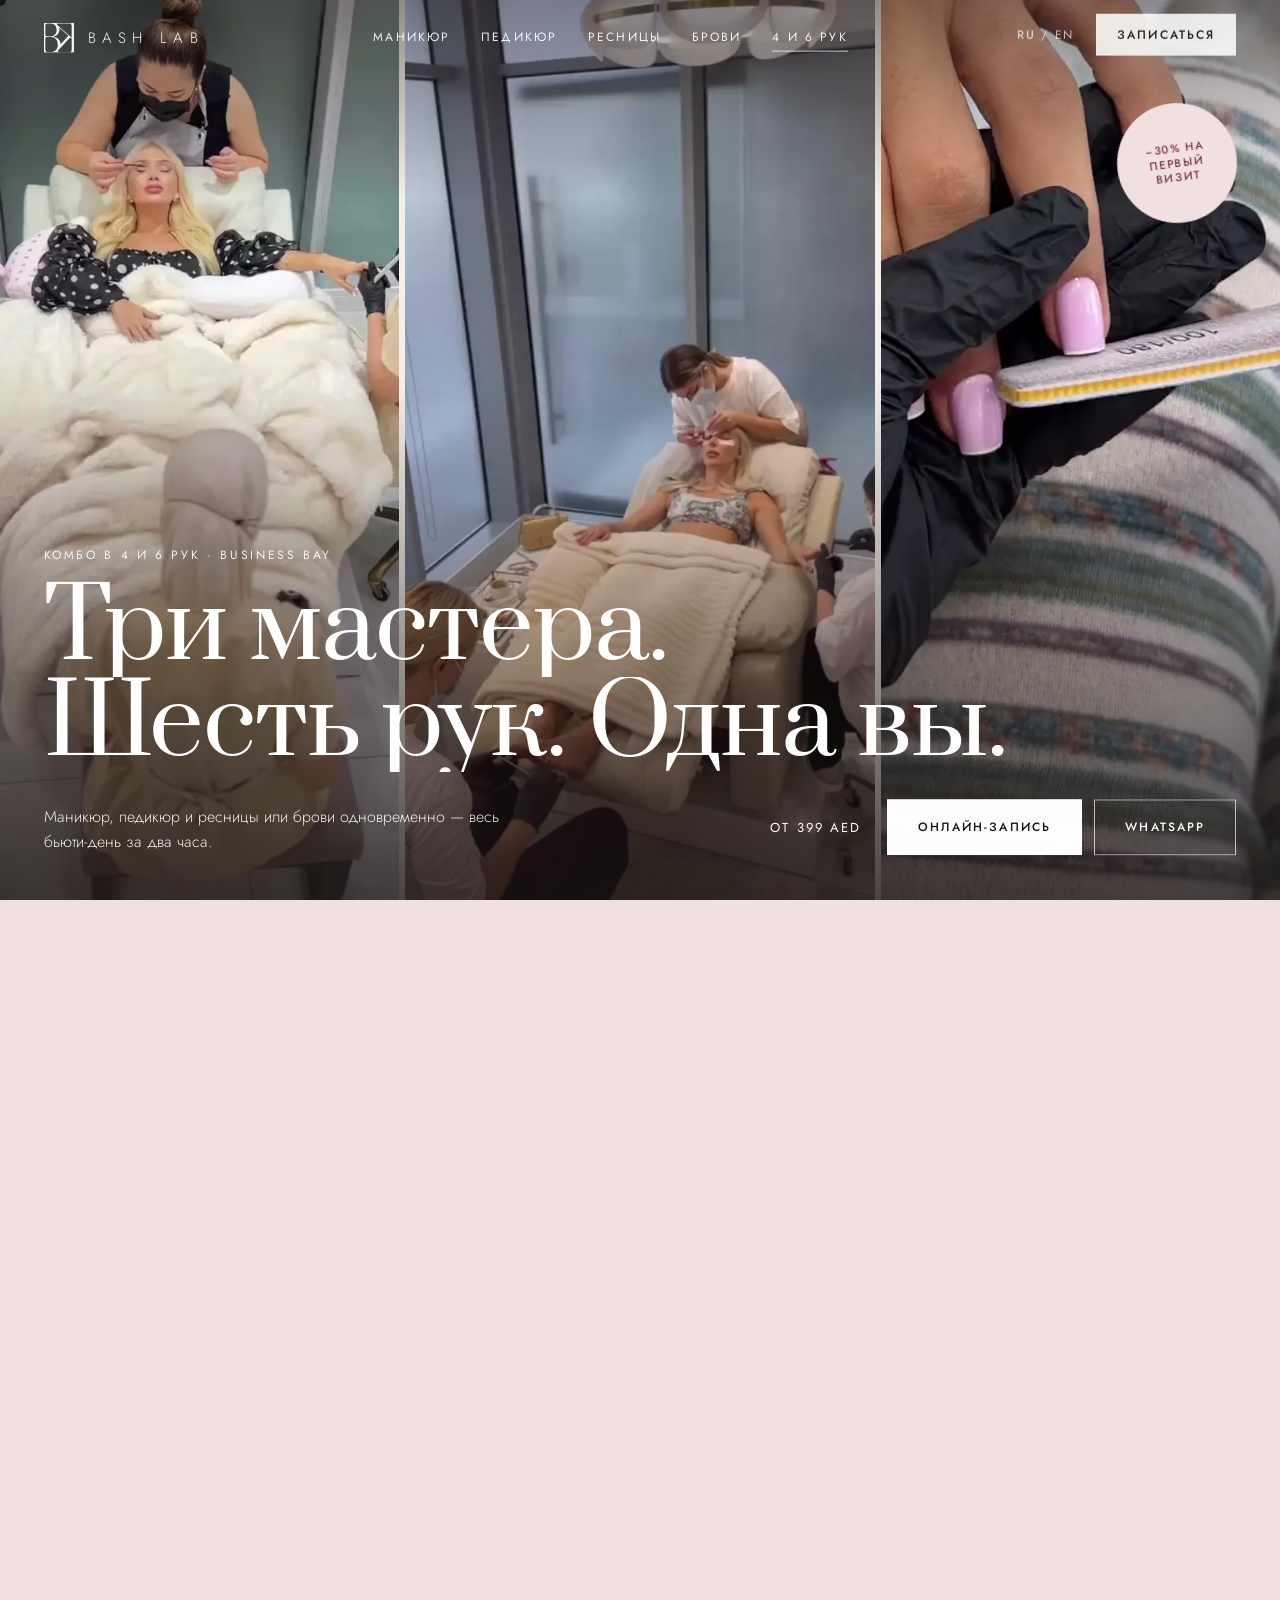
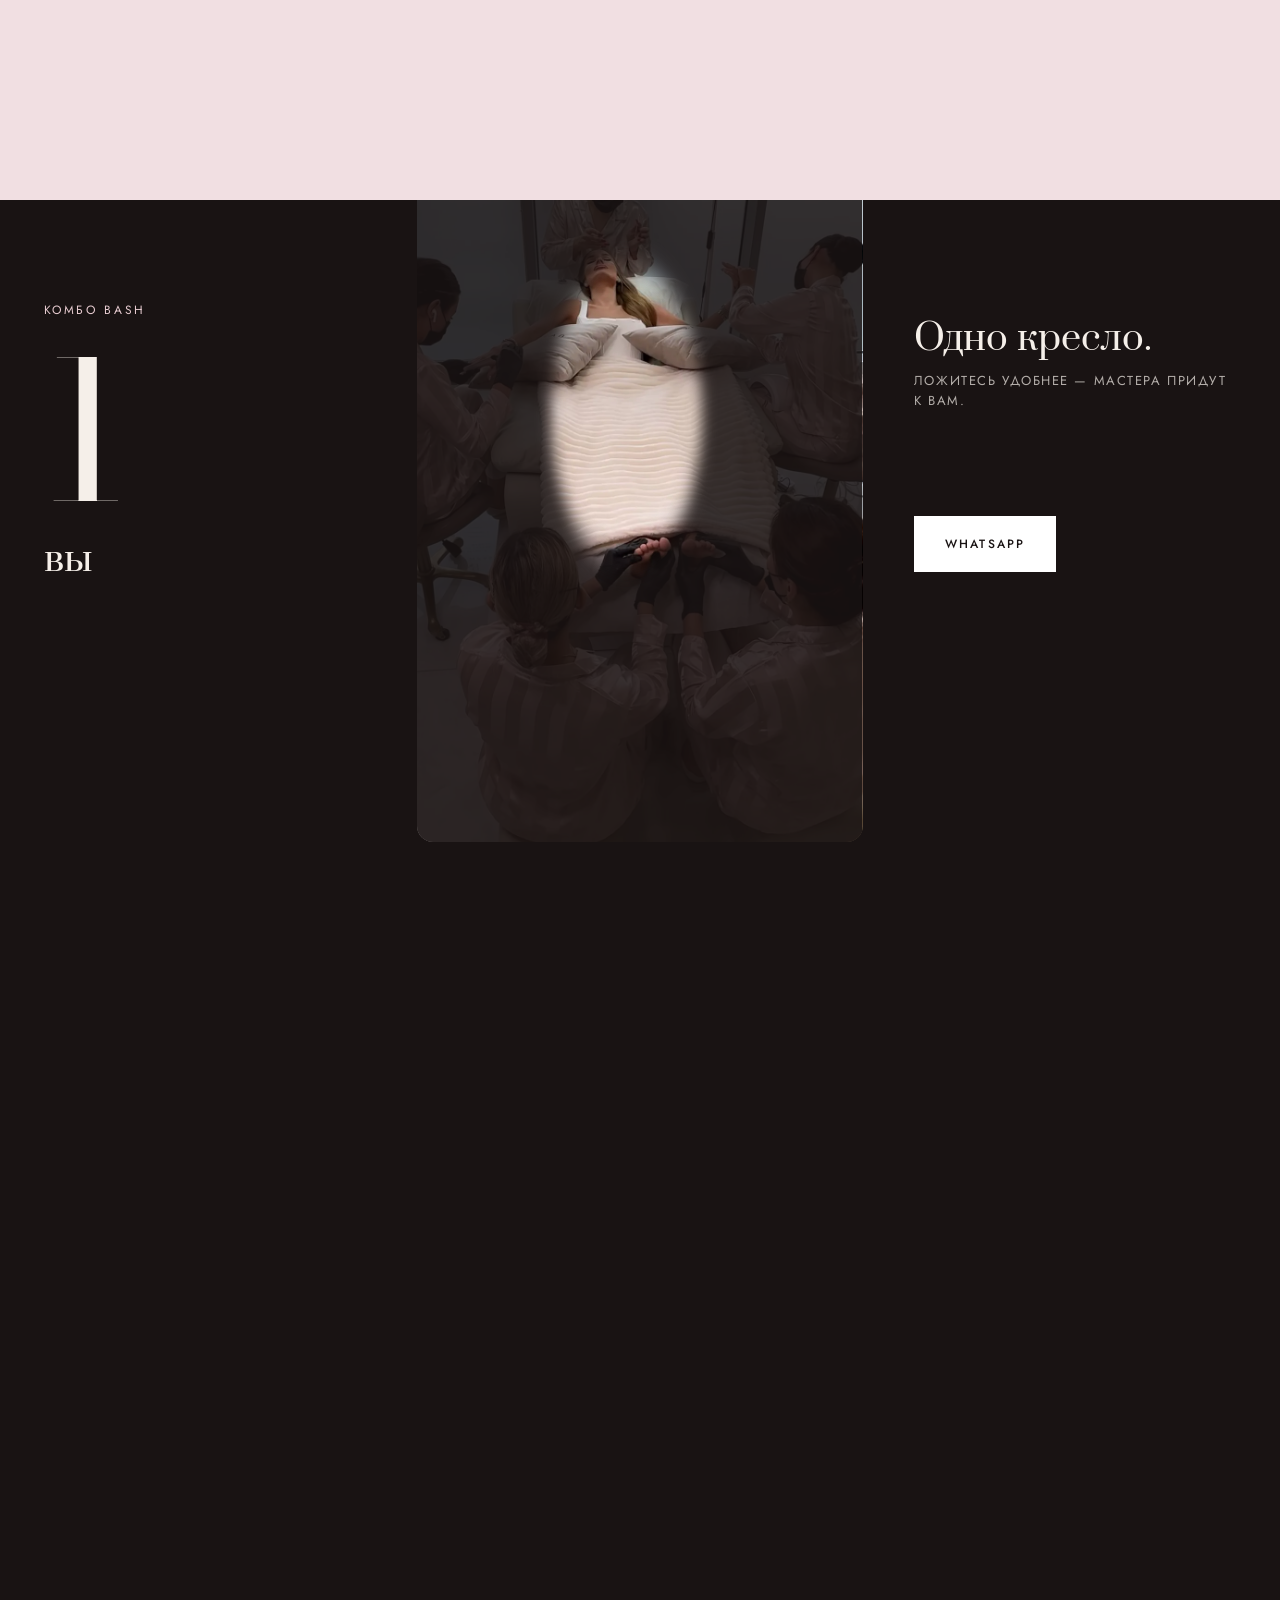
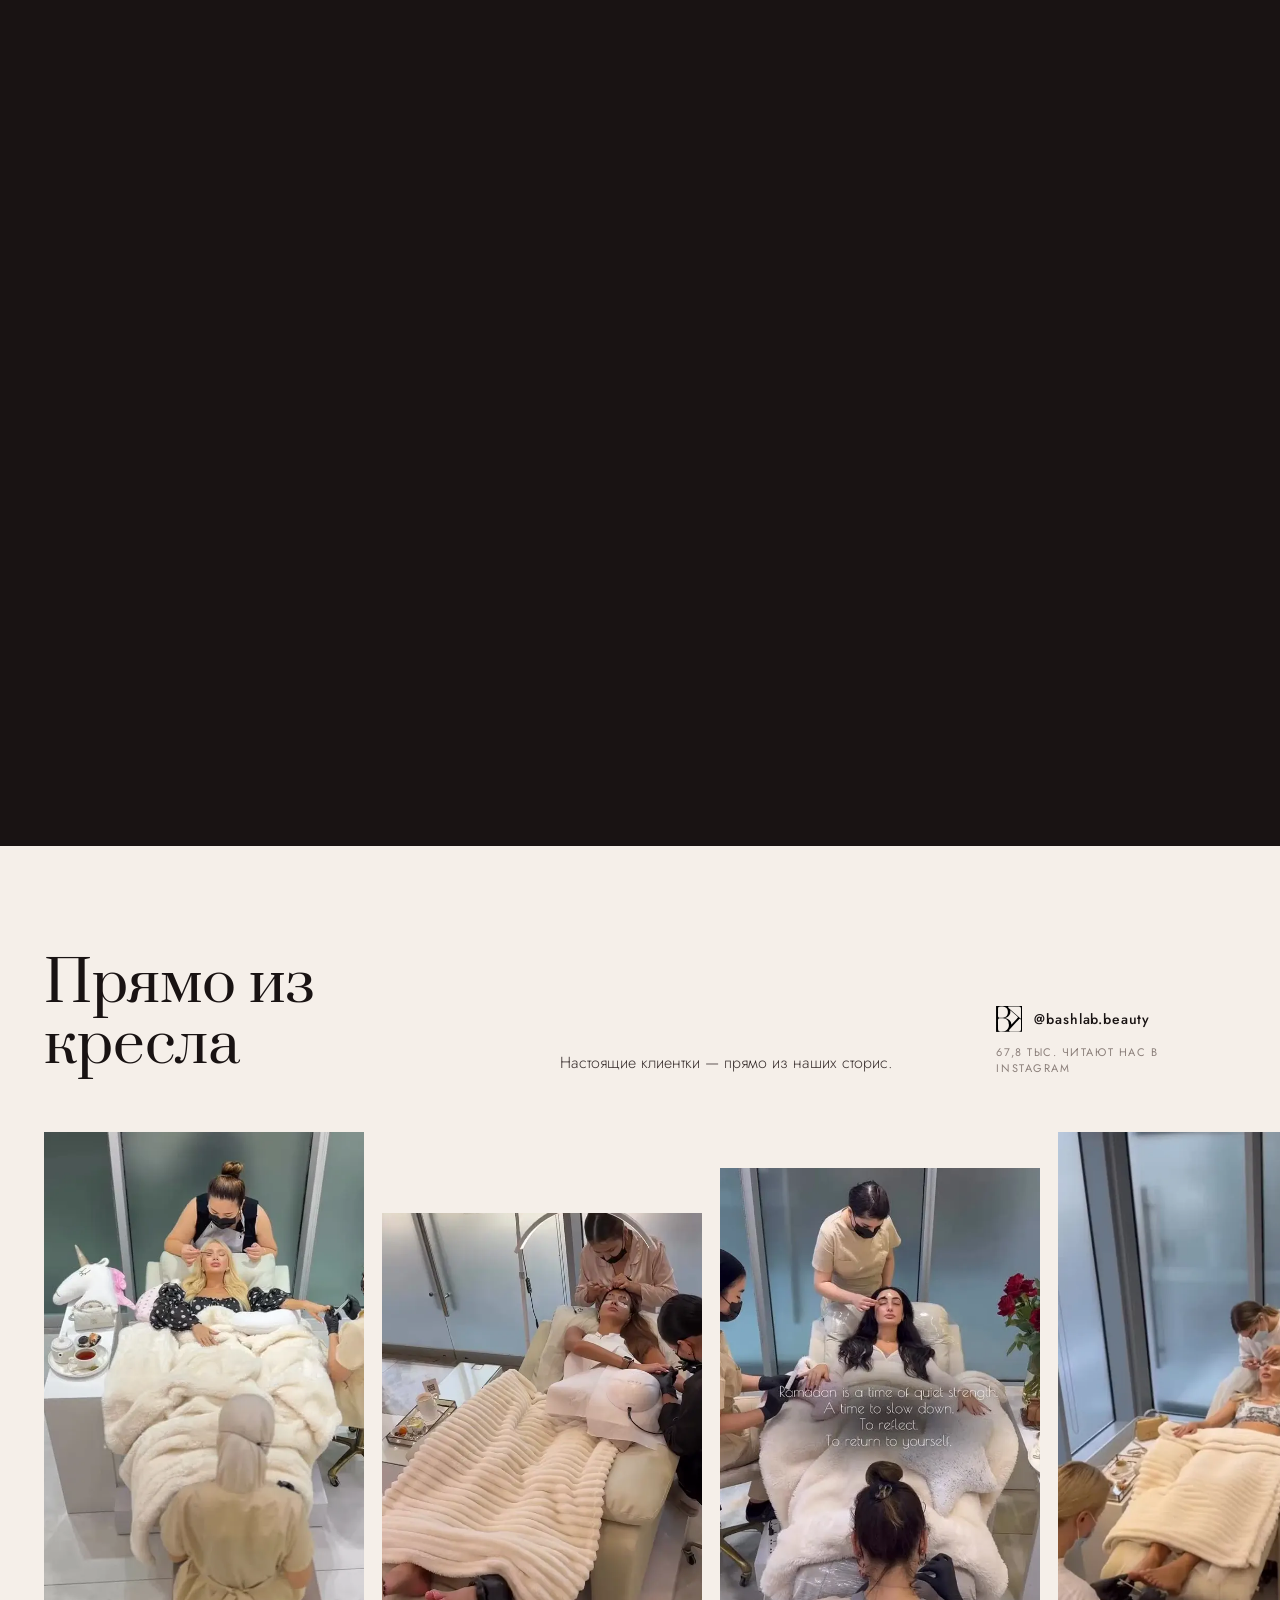
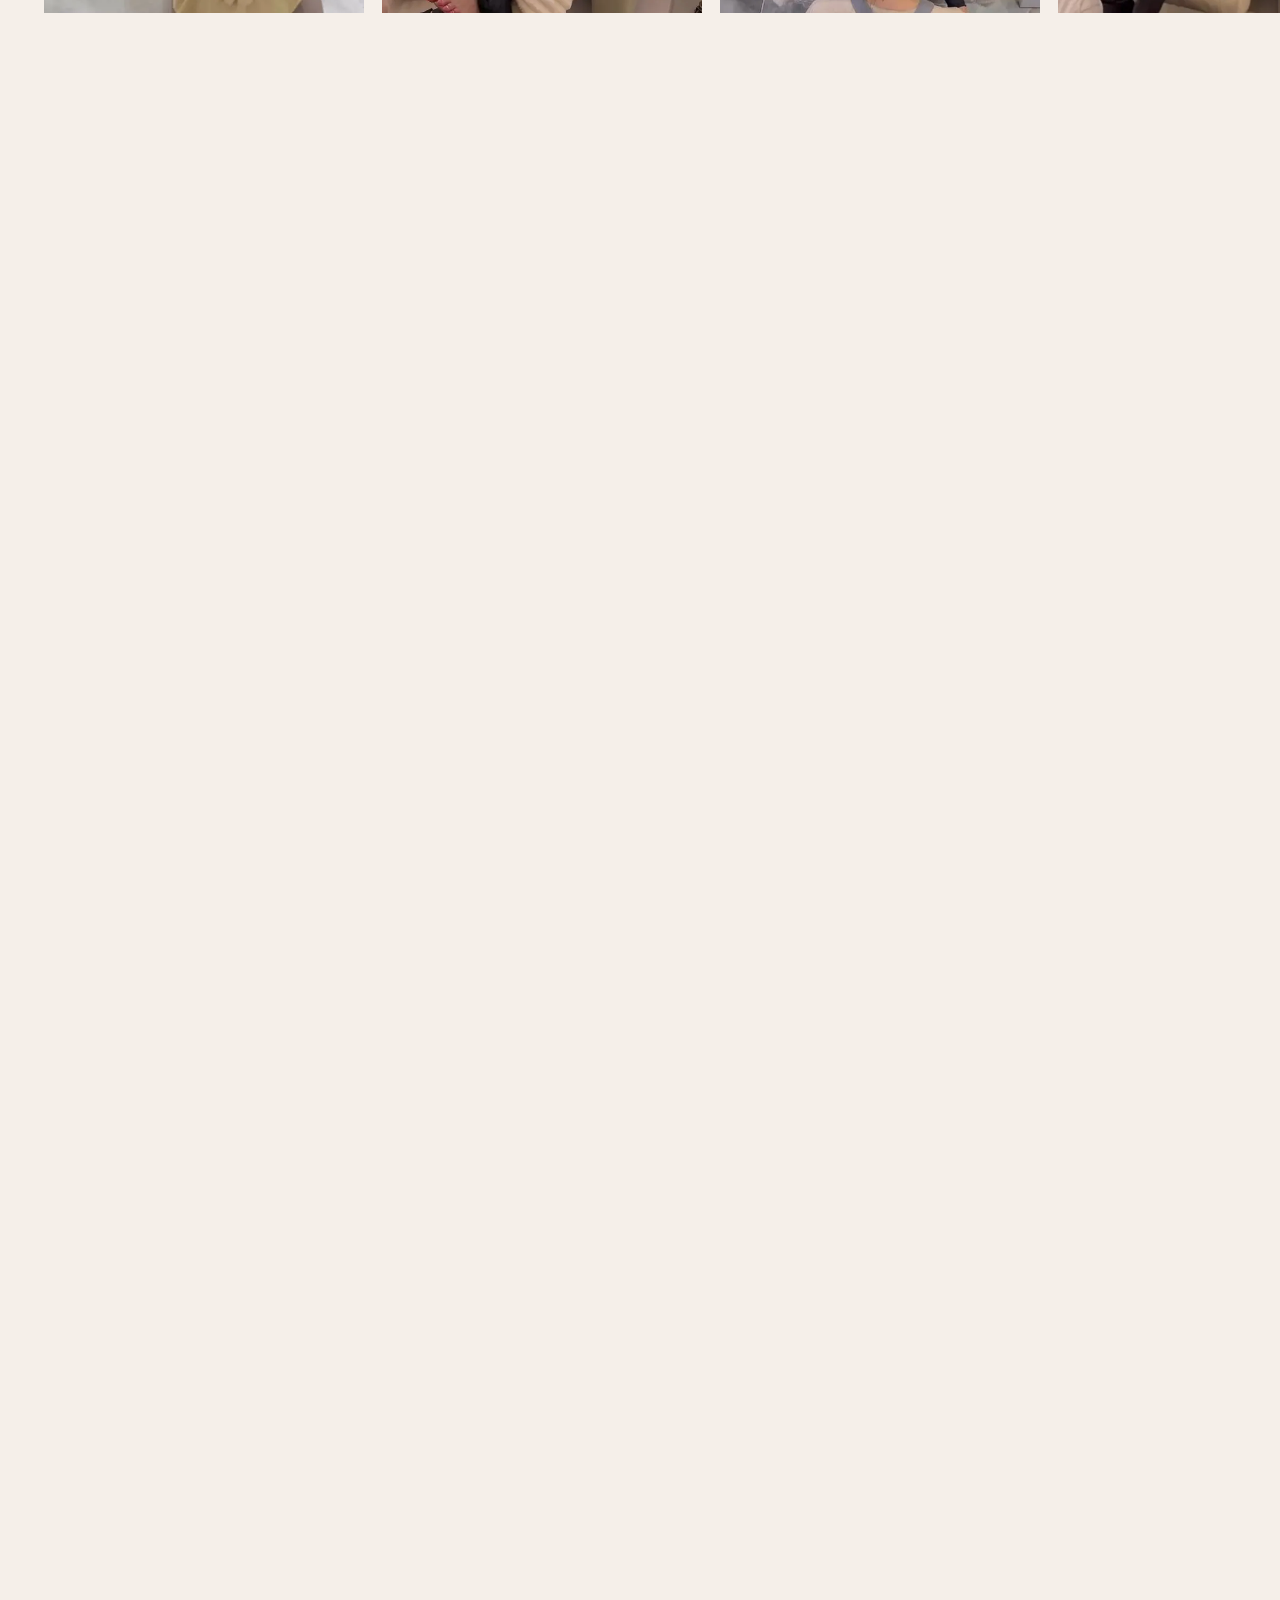
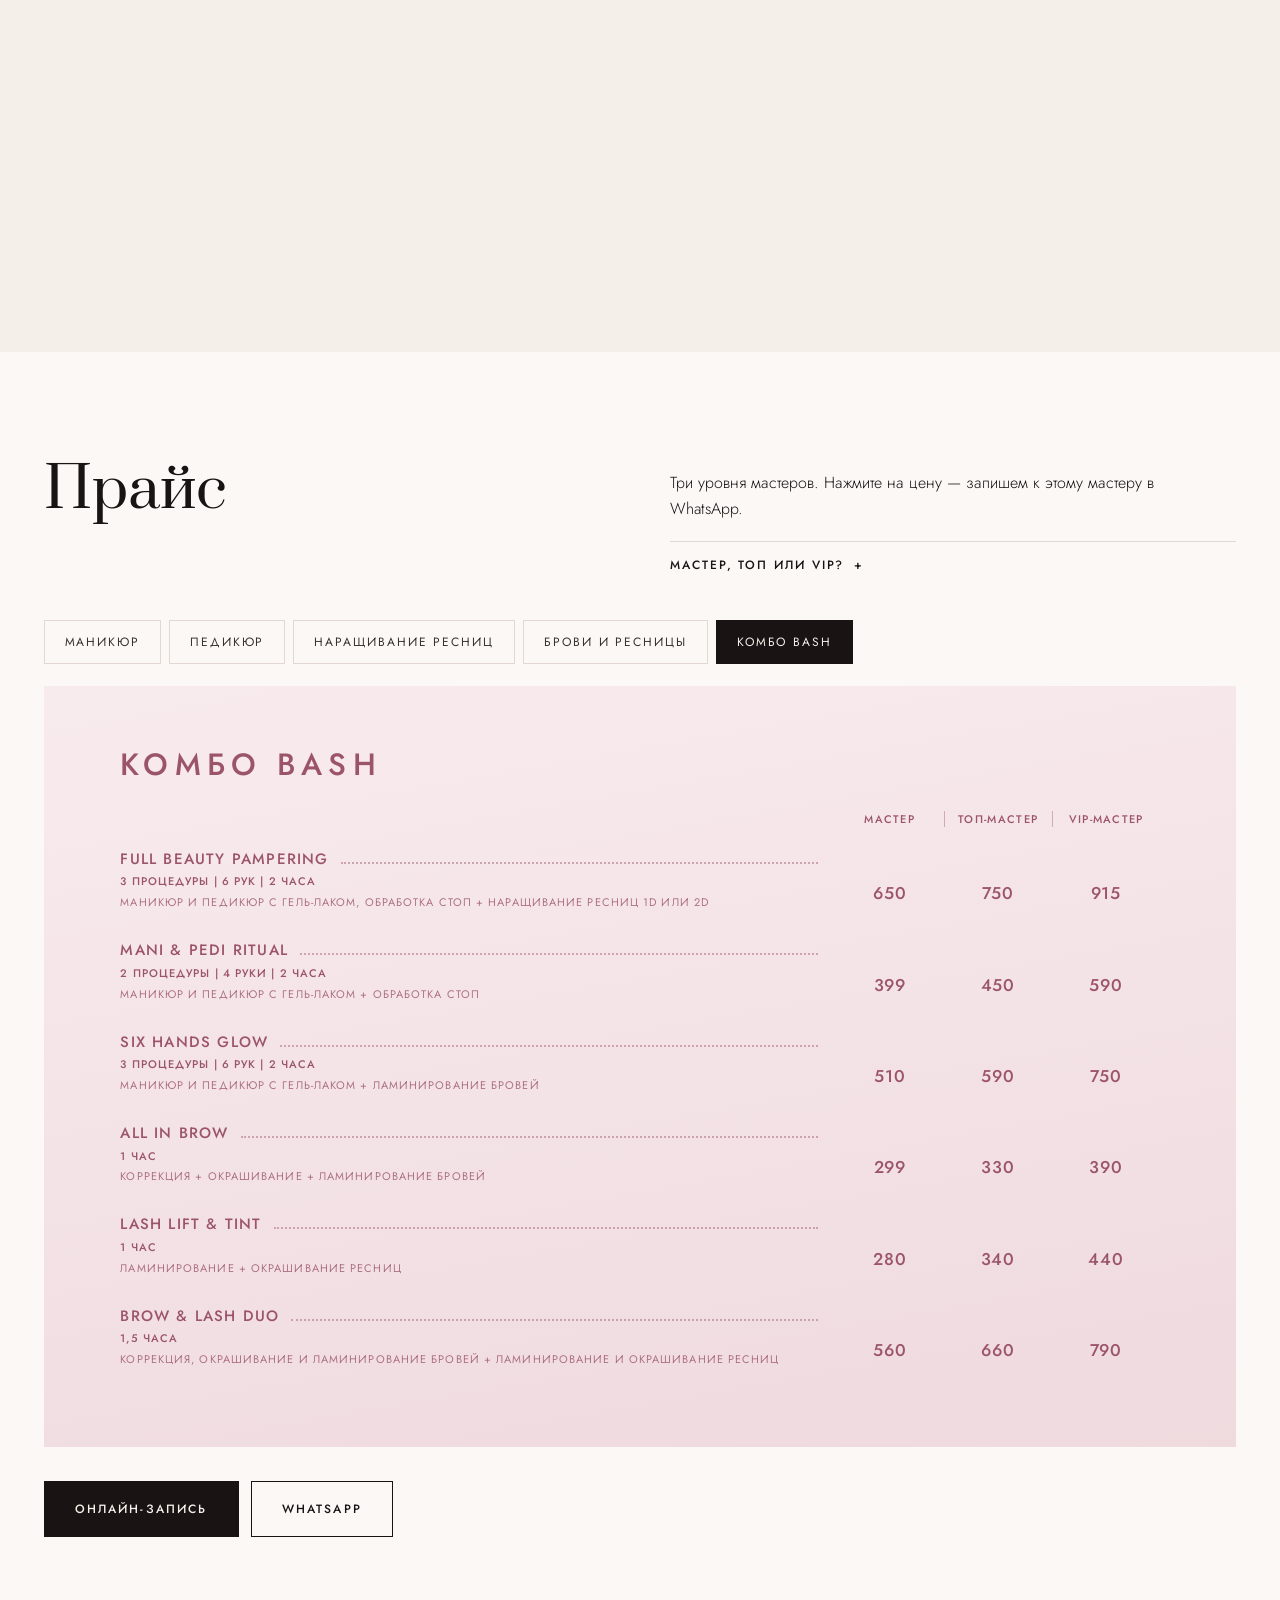
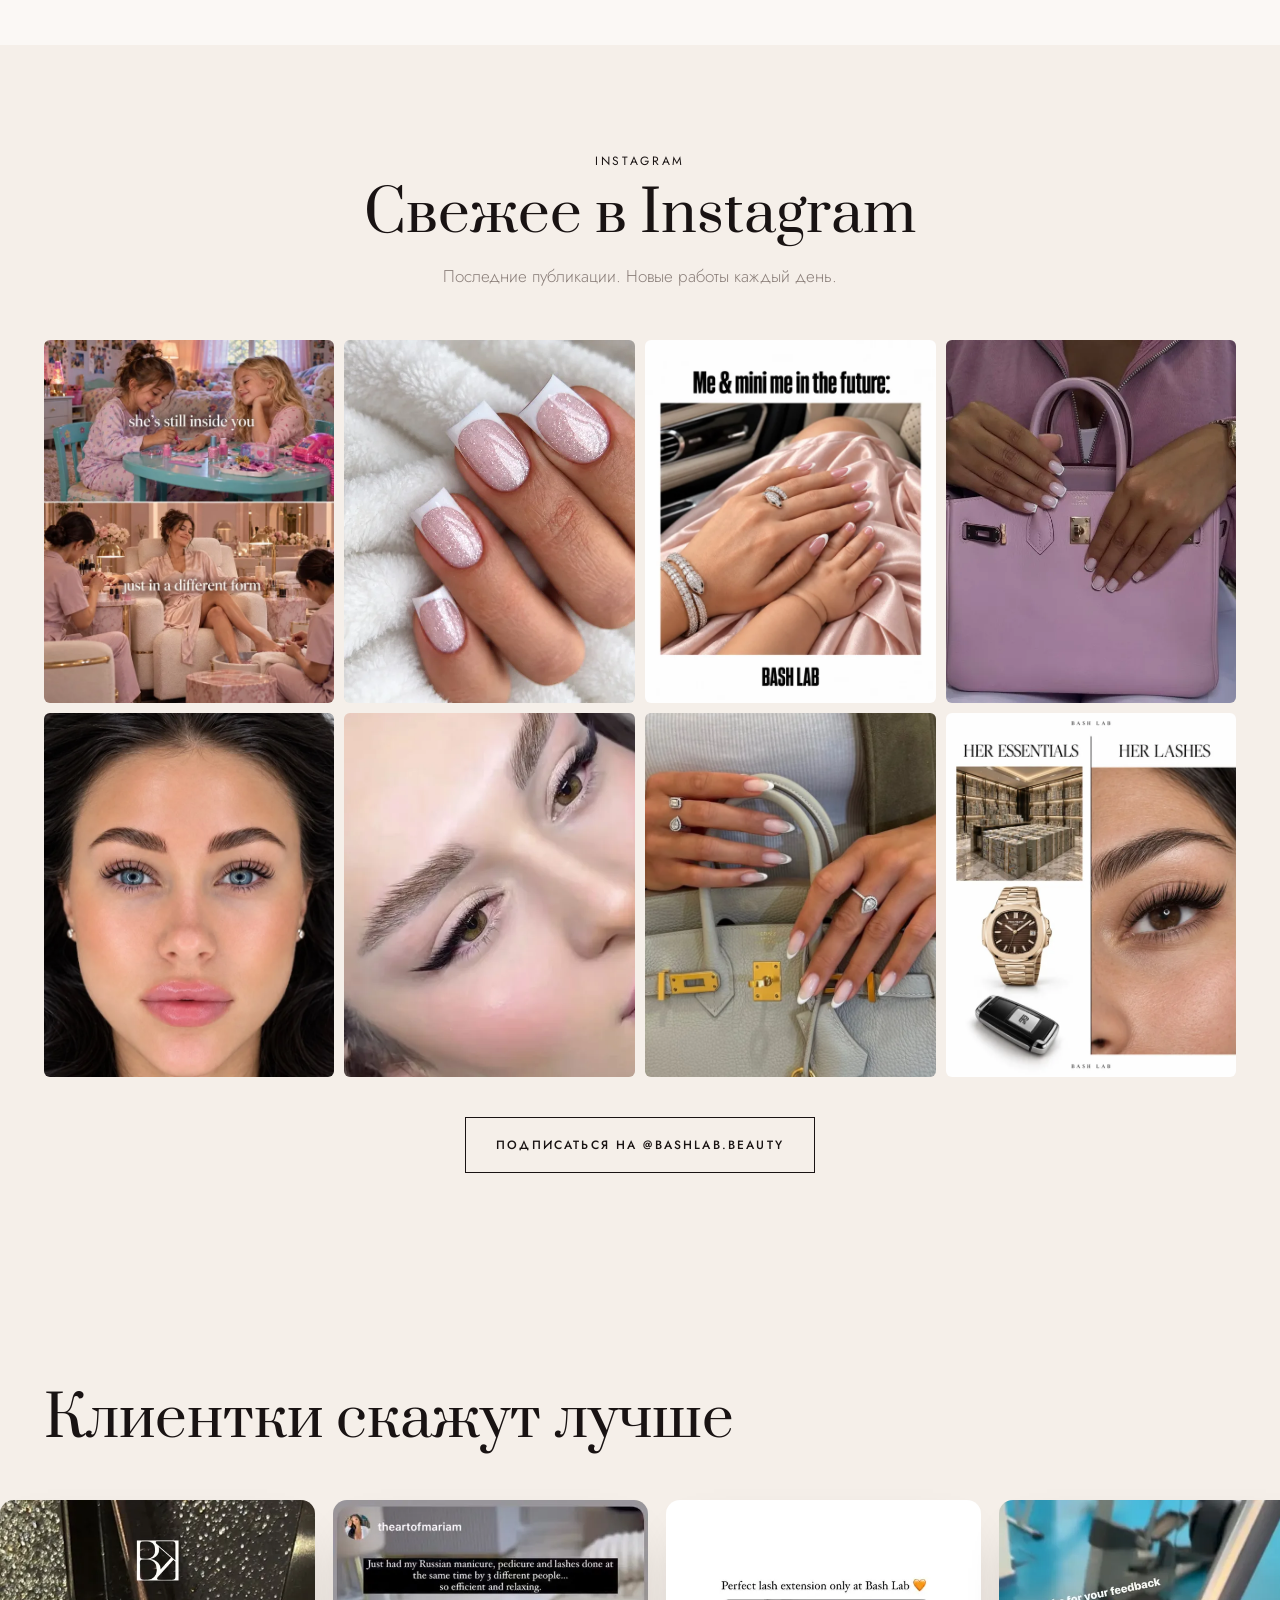
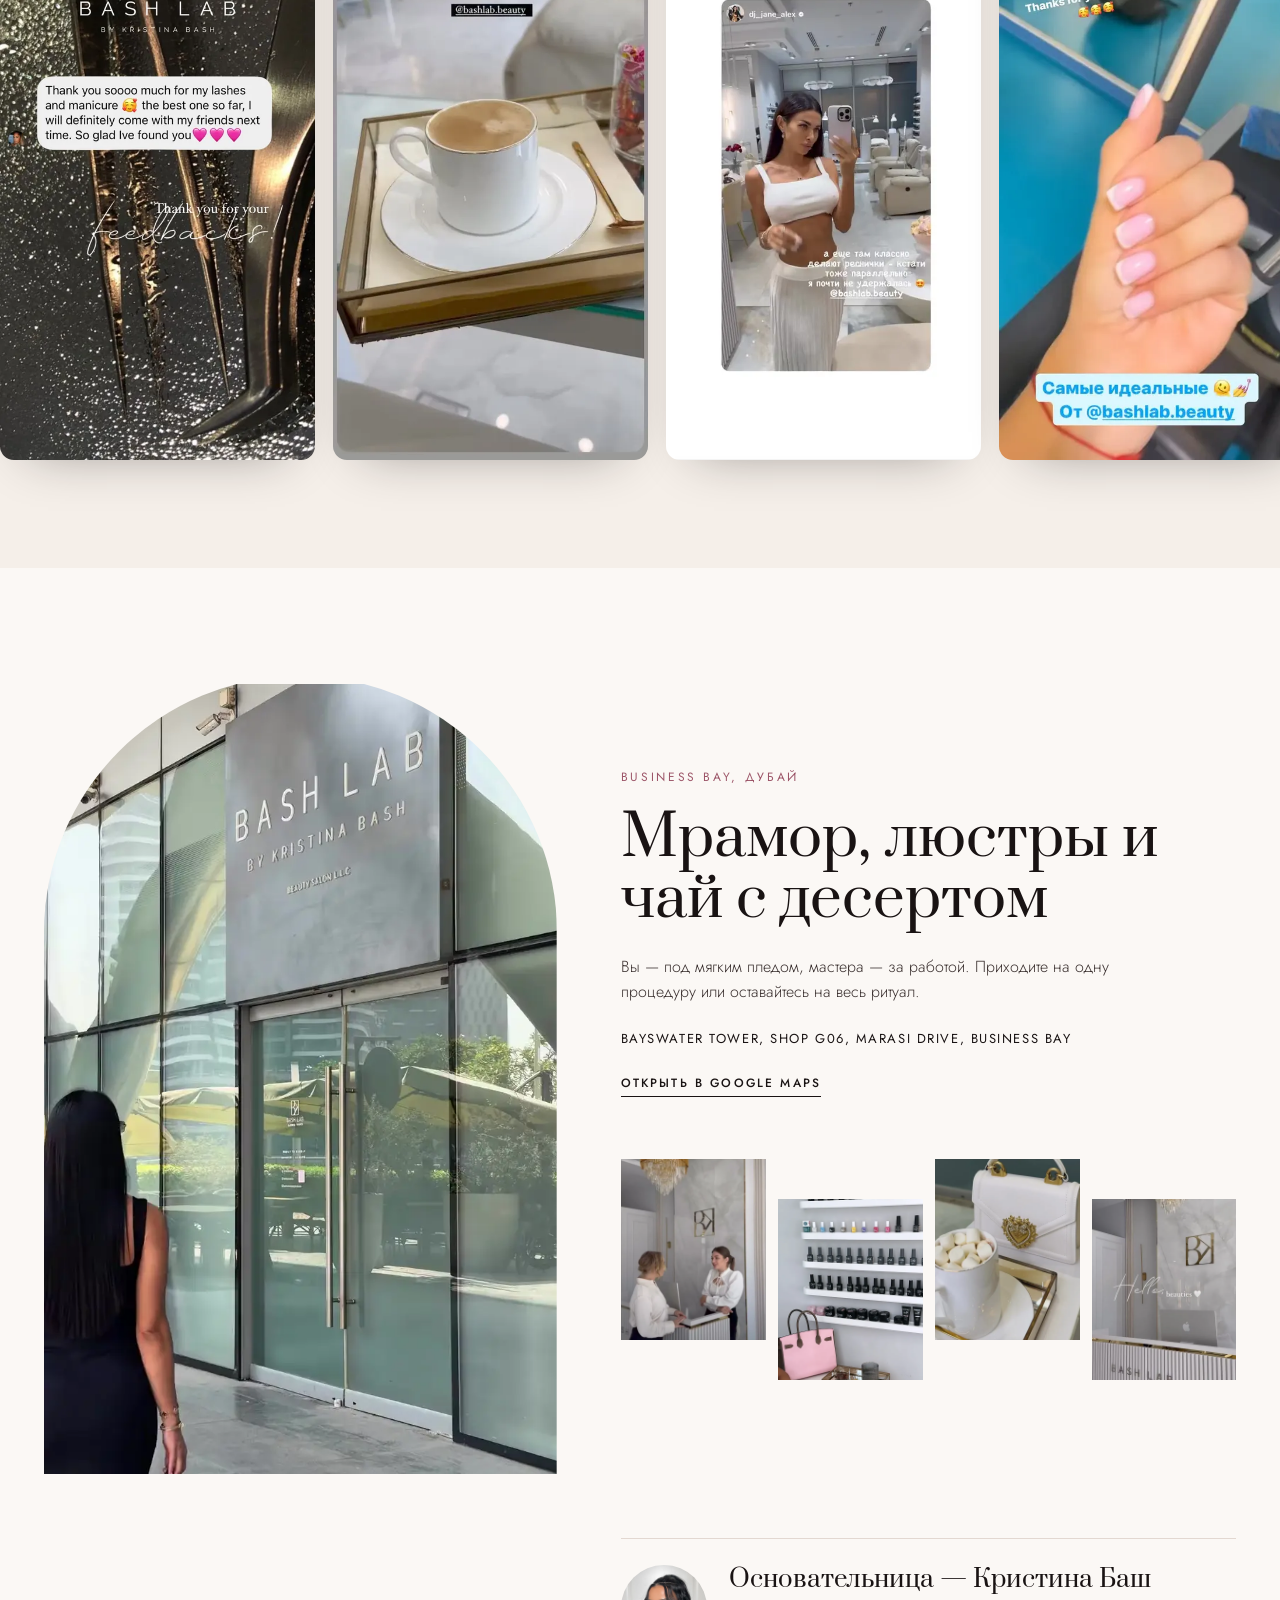
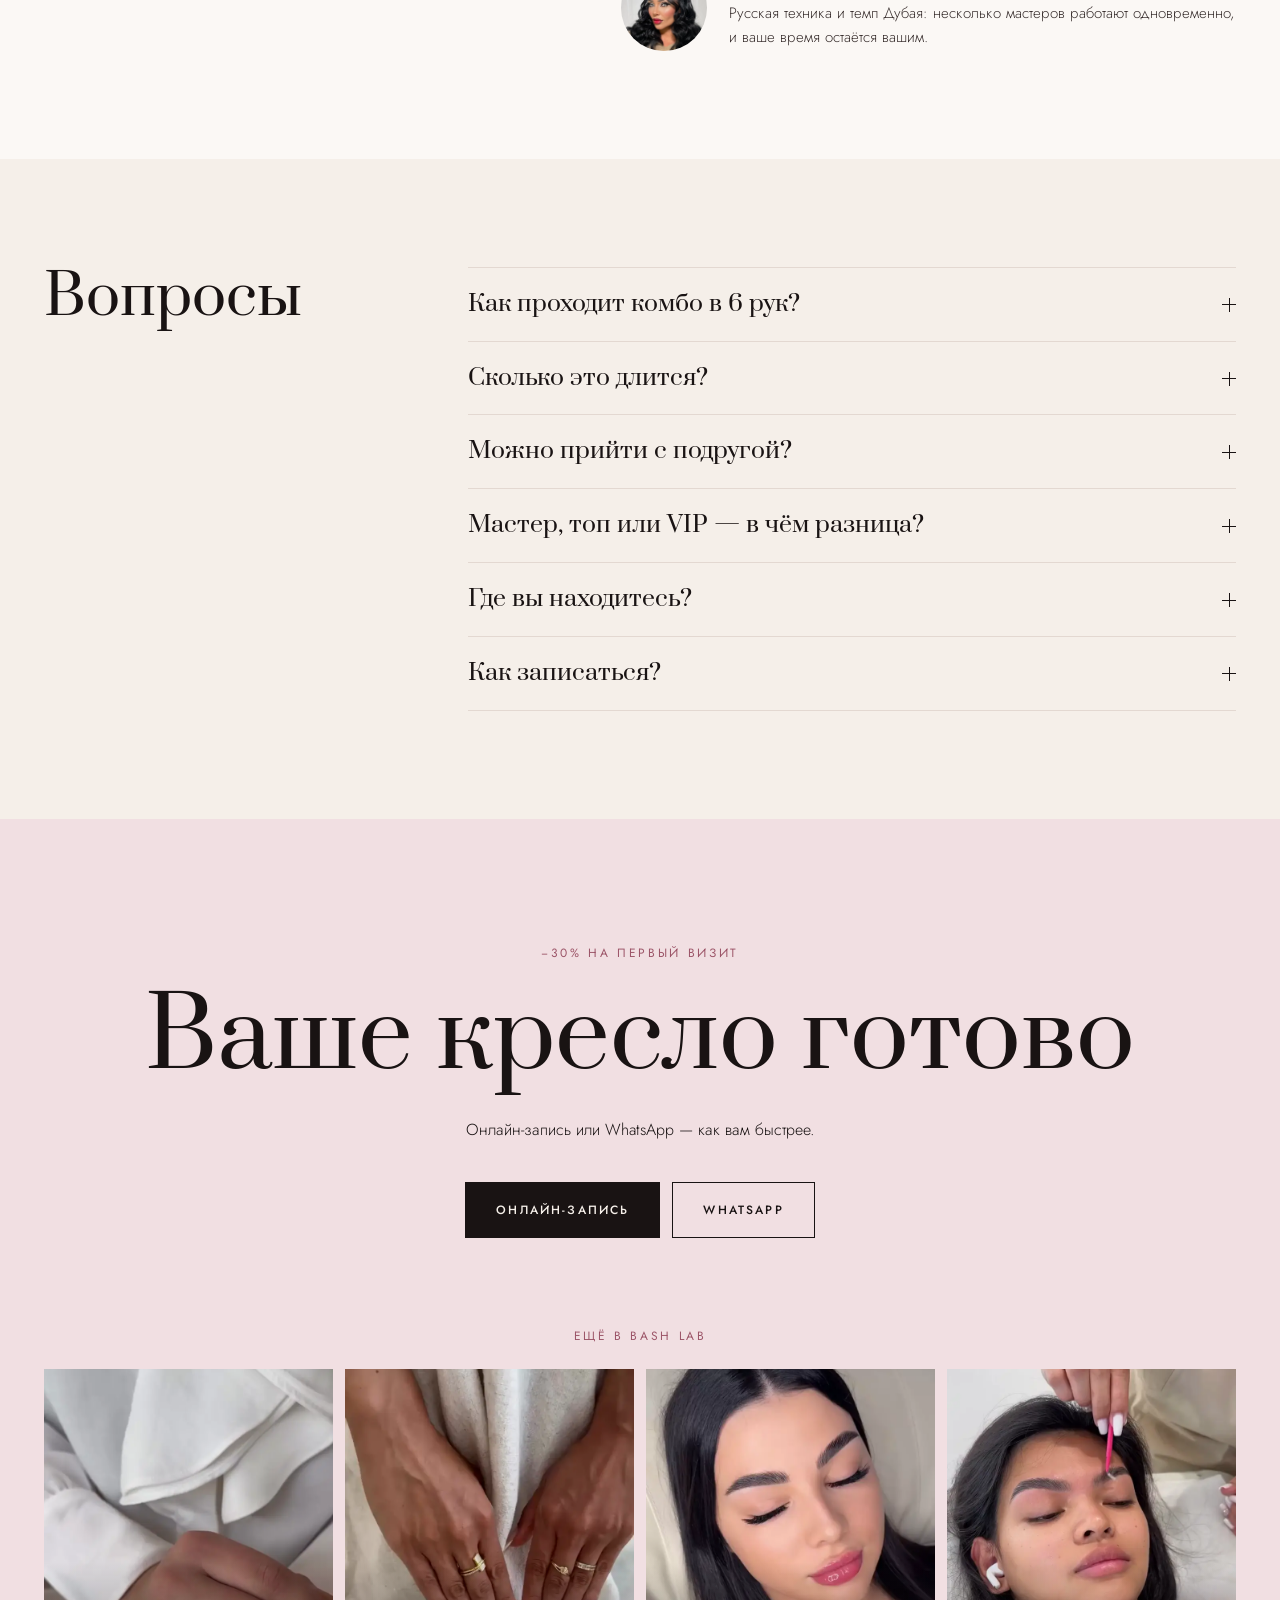
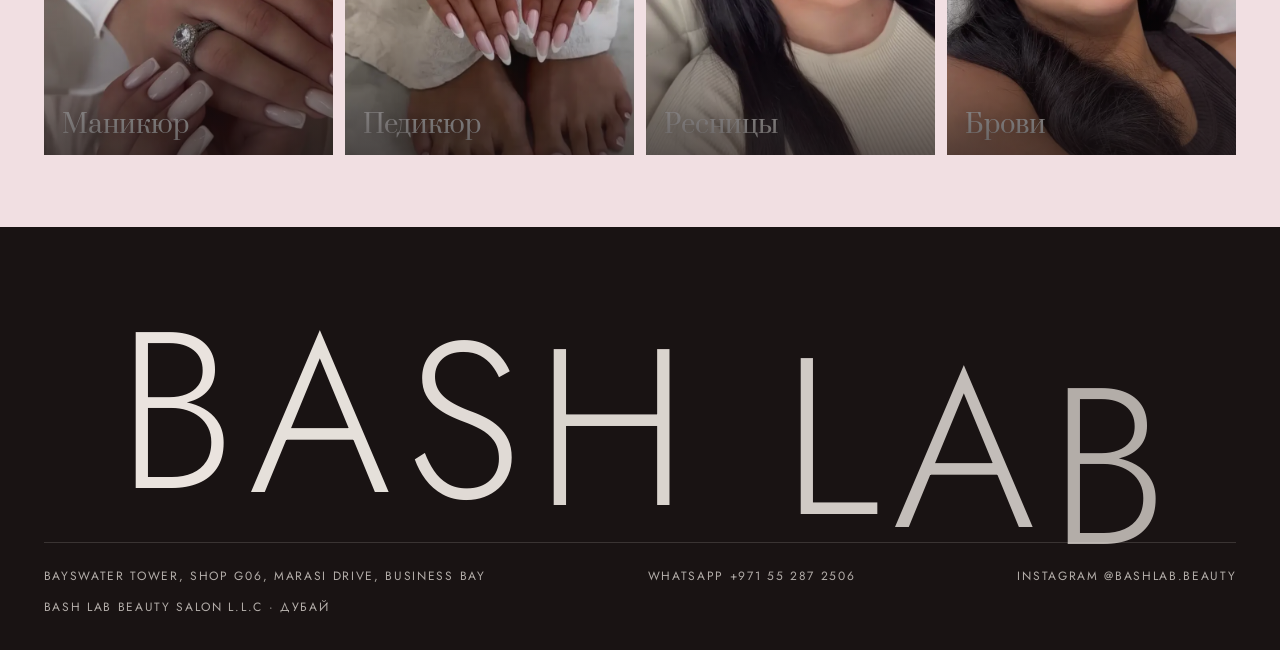
==== commit c35b8b41: "Свежее в Instagram вместо утра" ====
--- a/ru/combos.html
+++ b/ru/combos.html
@@ -86,7 +86,7 @@
   <div class="pr-cta"><a class="btn btn-ink" href="https://n820329.alteg.io/company/770394/personal/select-services?o=" target="_blank" rel="noopener" data-cursor="Записаться">Онлайн-запись</a><a class="btn btn-line-ink" href="https://wa.me/971552872506?text=%D0%97%D0%B4%D1%80%D0%B0%D0%B2%D1%81%D1%82%D0%B2%D1%83%D0%B9%D1%82%D0%B5%21%20%D0%A5%D0%BE%D1%87%D1%83%20%D0%B7%D0%B0%D0%BF%D0%B8%D1%81%D0%B0%D1%82%D1%8C%D1%81%D1%8F%20%D0%B2%20Bash%20Lab." target="_blank" rel="noopener" data-cursor="WhatsApp">WhatsApp</a></div>
 </section>
 
-<section class="morning" data-morning><div class="mo-in"><canvas class="mo-c" width="540" height="960"></canvas><div class="mo-t"><p class="eyebrow">Утро в Bash Lab</p><ol><li data-at="0"><b>10:00</b><span>Вы садитесь в кресло.</span></li><li data-at="1"><b>10:25</b><span>Ресницы и педикюр — одновременно.</span></li><li data-at="2"><b>11:02</b><span>Маникюр.</span></li><li data-at="3"><b>12:10</b><span>Готово. До обеда.</span></li></ol></div></div></section>
+<section class="insta"><div class="in-head"><p class="eyebrow">Instagram</p><h2 class="split">Свежее в Instagram</h2><p>Последние публикации. Новые работы каждый день.</p></div><div class="in-grid"><a class="ic" href="https://www.instagram.com/p/Dee5IuBgJ8y/" target="_blank" rel="noopener"><img src="../assets/img/ig/Dee5IuBgJ8y.webp" alt="" width="640" height="800" loading="lazy" decoding="async"></a><a class="ic" href="https://www.instagram.com/p/Ded3XySALDM/" target="_blank" rel="noopener"><img src="../assets/img/ig/Ded3XySALDM.webp" alt="" width="640" height="721" loading="lazy" decoding="async"></a><a class="ic" href="https://www.instagram.com/p/DeZnoMiAsWe/" target="_blank" rel="noopener"><img src="../assets/img/ig/DeZnoMiAsWe.webp" alt="" width="640" height="800" loading="lazy" decoding="async"></a><a class="ic" href="https://www.instagram.com/p/DeYqXTcAM2p/" target="_blank" rel="noopener"><img src="../assets/img/ig/DeYqXTcAM2p.webp" alt="" width="640" height="676" loading="lazy" decoding="async"></a><a class="ic" href="https://www.instagram.com/p/DeTt-IgABNb/" target="_blank" rel="noopener"><img src="../assets/img/ig/DeTt-IgABNb.webp" alt="" width="640" height="784" loading="lazy" decoding="async"></a><a class="ic" href="https://www.instagram.com/p/DeM5Bm8gBvp/" target="_blank" rel="noopener"><img src="../assets/img/ig/DeM5Bm8gBvp.webp" alt="" width="640" height="640" loading="lazy" decoding="async"></a><a class="ic" href="https://www.instagram.com/p/DeMOESAAGw4/" target="_blank" rel="noopener"><img src="../assets/img/ig/DeMOESAAGw4.webp" alt="" width="600" height="800" loading="lazy" decoding="async"></a><a class="ic" href="https://www.instagram.com/p/DeKjZxCAIUc/" target="_blank" rel="noopener"><img src="../assets/img/ig/DeKjZxCAIUc.webp" alt="" width="640" height="797" loading="lazy" decoding="async"></a></div><a class="btn btn-line-ink in-go" href="https://www.instagram.com/bashlab.beauty/" target="_blank" rel="noopener">Подписаться на @bashlab.beauty</a></section>
 
 <section class="reviews">
   <h2 class="split">Клиентки скажут лучше</h2>
--- a/assets/css/site.css
+++ b/assets/css/site.css
@@ -121,16 +121,14 @@
 :lang(ru) .fl,:lang(ru) .fr{font-style:normal;font-size:clamp(30px,4.2vw,76px)}
 .fl{right:calc(50% + 12vw)} .fr{left:calc(50% + 12vw)}
 
-/* сцена: утро */
-.morning{background:var(--ink);color:var(--ivory)}
-.mo-in{height:100vh;display:grid;grid-template-columns:1fr 1fr;align-items:center;gap:6vw;padding:0 var(--pad)}
-.mo-c{justify-self:end;height:84vh;width:auto;aspect-ratio:9/16;border-radius:18px;background:#000}
-.mo-t ol{list-style:none;margin-top:26px}
-.mo-t li{padding:18px 0;border-top:1px solid rgba(245,239,233,.16);opacity:.28;transition:opacity .5s var(--ease)}
-.mo-t li.on{opacity:1}
-.mo-t b{display:block;font:400 clamp(44px,5vw,88px)/1 'Bodoni Moda',serif;letter-spacing:-.02em}
-.mo-t span{display:block;margin-top:8px;font-size:18px}
-.morning .eyebrow{color:var(--blush2)}
+/* свежее из Instagram (вместо «утра», 15.10) */
+.insta{padding:clamp(80px,12vh,140px) var(--pad);text-align:center}
+.in-head p:last-child{margin:18px auto 0;max-width:520px;color:var(--smoke)}
+.in-head h2{margin-top:14px}
+.in-grid{display:grid;grid-template-columns:repeat(4,1fr);gap:10px;margin:50px 0 40px}
+.ic{display:block;aspect-ratio:4/5;overflow:hidden;border-radius:6px;background:var(--blush)}
+.ic img{width:100%;height:100%;object-fit:cover;transition:transform .8s var(--ease)}
+.ic:hover img{transform:scale(1.05)}
 
 /* стена работ */
 .wall{position:relative;padding:clamp(80px,12vh,140px) 0;overflow:hidden}
@@ -287,8 +285,7 @@
   .film-land .fm{aspect-ratio:1080/640}
   .film:not(.film-land) .fm{width:100%}
   .fl,.fr{position:static;transform:none;display:none}
-  .mo-in{grid-template-columns:1fr;height:auto;padding:70px var(--pad);gap:30px}
-  .mo-c{justify-self:center;height:auto;width:100%;max-width:420px}
+  .in-grid{grid-template-columns:repeat(2,1fr);gap:6px}
   .wall-track{width:auto;overflow-x:auto;scroll-snap-type:x mandatory;padding-bottom:10px;scrollbar-width:none}
   .wall-track::-webkit-scrollbar{display:none}
   .wc{width:76vw;flex:none;scroll-snap-align:center;margin-top:0!important}
